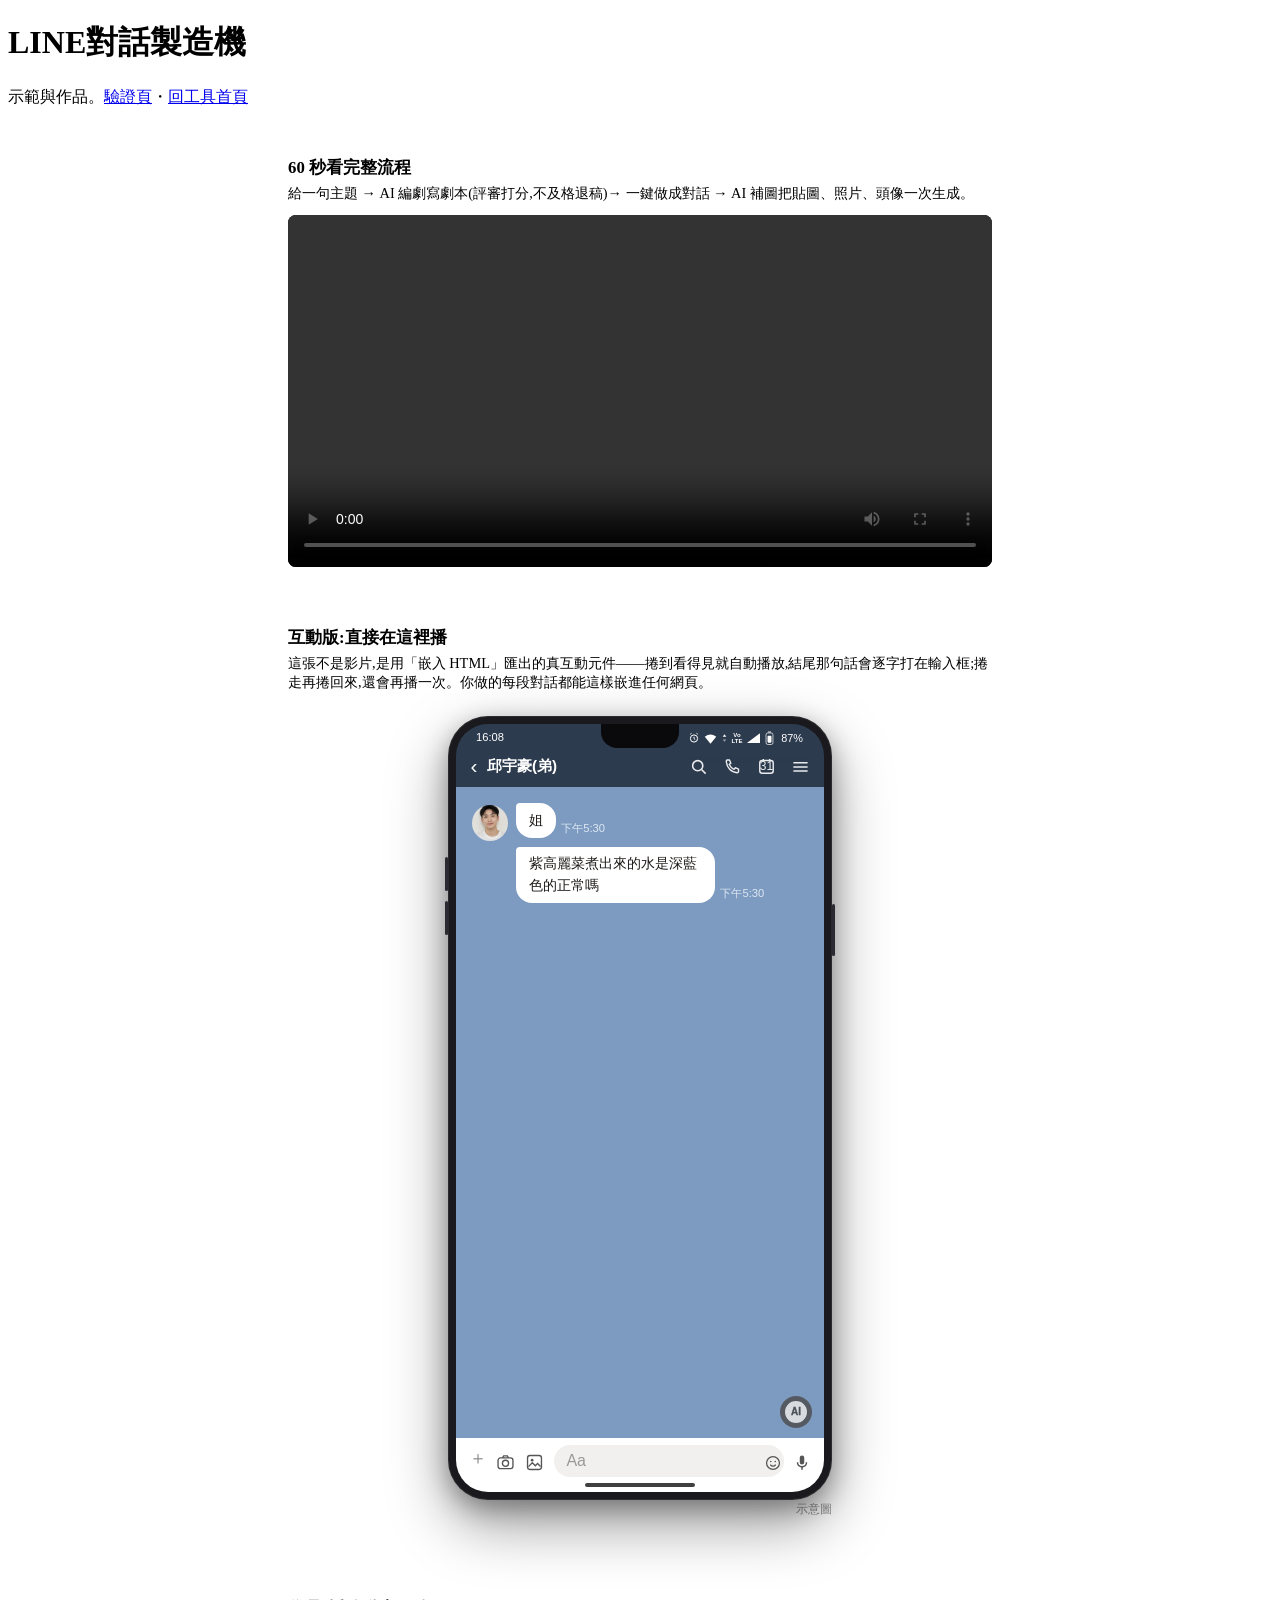
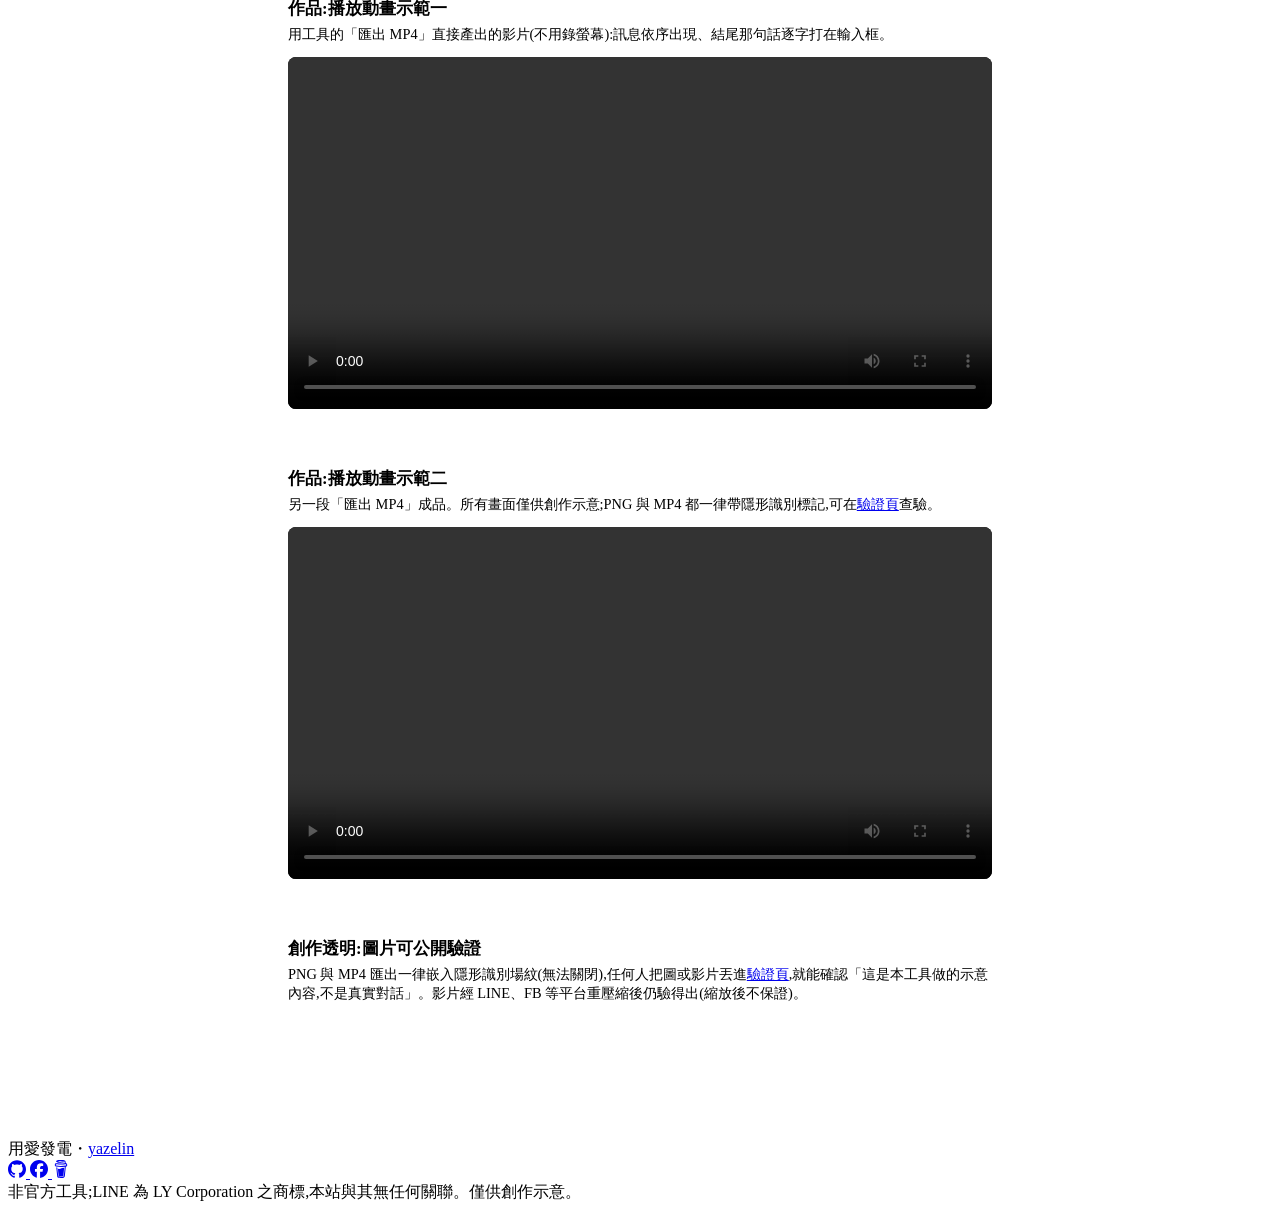
==== demo.html @ f4aaddb0 "fix(pwa): 可被單獨分享的頁也要能安裝,並補上 maskable / scope (#60) 用 pwa-check 掃出來的:只有首頁掛 manifest,從分享連結直接進來的頁 (攻略、圖" ====
<!doctype html>
<html lang="zh-Hant-TW">
<head>
<meta charset="utf-8">
<meta name="viewport" content="width=device-width, initial-scale=1">
<title>示範與作品 — LINE 對話製造機</title>
<meta name="description" content="LINE 對話製造機的 60 秒操作示範:AI 編劇寫劇本、一鍵做成對話、AI 補圖;加上兩部用本工具做出來的作品。">
<link rel="canonical" href="https://yazelin.github.io/line-chat-maker/demo.html">
<link rel="icon" href="icons/icon-192.png">
<meta name="theme-color" content="#06c755">
<link rel="stylesheet" href="style.css">
<style>
.demo-wrap { max-width: 46rem; margin: 0 auto; padding: 1rem; }
.demo-card { background: #fff; border: 1px solid var(--border); border-radius: 12px; padding: 1rem; margin-bottom: 1.4rem; }
.demo-card h2 { margin: 0 0 0.3rem; font-size: 1.05rem; }
.demo-card p { margin: 0.2rem 0 0.8rem; color: var(--muted); font-size: 0.9rem; }
.demo-card video { width: 100%; max-height: 70vh; border-radius: 8px; background: #000; }
.demo-cta { text-align: center; margin: 1.6rem 0; }
.demo-cta a { display: inline-block; background: var(--accent); color: #fff; font-weight: 700; padding: 0.6rem 1.4rem; border-radius: 999px; text-decoration: none; }
body.dark .demo-card { background: #17181c; border-color: #2a2c32; }
</style>
<link rel="manifest" href="manifest.webmanifest">
<meta name="mobile-web-app-capable" content="yes">
<script>if('serviceWorker' in navigator)navigator.serviceWorker.register('sw.js').catch(()=>{});</script>
</head>
<body>
<header class="topbar">
  <h1><span class="bubble-badge">LINE</span>對話製造機</h1>
  <p class="tag">示範與作品。<a href="verify.html">驗證頁</a>・<a href="./">回工具首頁</a></p>
</header>

<main class="demo-wrap">
  <div class="demo-card">
    <h2>60 秒看完整流程</h2>
    <p>給一句主題 → AI 編劇寫劇本(評審打分,不及格退稿)→ 一鍵做成對話 → AI 補圖把貼圖、照片、頭像一次生成。</p>
    <video src="examples/demo-workflow.mp4" controls playsinline preload="metadata"></video>
  </div>

  <div class="demo-card">
    <h2>互動版:直接在這裡播</h2>
    <p>這張不是影片,是用「嵌入 HTML」匯出的真互動元件——捲到看得見就自動播放,結尾那句話會逐字打在輸入框;捲走再捲回來,還會再播一次。你做的每段對話都能這樣嵌進任何網頁。</p>
<!-- LINE 對話製造機產生的內嵌片段:整段貼進你的頁面即可顯示。僅供創作示意 https://yazelin.github.io/line-chat-maker/ -->
<div class="lcm-embed" style="max-width:24rem;margin:1.5rem auto;font-family:-apple-system,BlinkMacSystemFont,'Segoe UI','Noto Sans TC','Microsoft JhengHei',sans-serif;line-height:1.6;">
<div class="phone-wrap" id="phone-wrap">
    <div class="phone-backlight" id="backlight" style="display: none;"></div>
    
    <div id="phone" class="phone level-phone fixedh theme-light mode-dm" style="border-radius: 40px;">
      <div class="sbtn vol1" data-hw=""></div><div class="sbtn vol2" data-hw=""></div><div class="sbtn pwr" data-hw=""></div>
      <div class="notch island" id="notch" data-hw="" style="width: 78px;"></div>
      <div class="screen" style="height: 768px; border-radius: 32px;">
        <div class="statusbar" data-ui="" style="background: rgb(45, 59, 78); color: rgb(255, 255, 255); padding: 0.35rem 20px 0.1rem;">
          <span id="clock">16:08</span>
          <span class="sicons sicons-android">
            <svg id="alarm-a" viewBox="0 0 24 24" width="12" height="12" fill="none" stroke="currentColor" stroke-width="2" aria-hidden="true"><circle cx="12" cy="13" r="7.2"></circle><path d="M12 9.6v3.6l2.3 2"></path><path d="M4.5 4.5 7 2.6M19.5 4.5 17 2.6"></path></svg>
            <svg id="wifi-a" viewBox="0 0 24 20" width="13" height="11" fill="currentColor" aria-hidden="true"><path d="M12 19.5 22.6 6.8A17.6 17.6 0 0 0 1.4 6.8z"></path></svg>
            <svg id="arrows-a" viewBox="0 0 8 12" width="5" height="8" fill="currentColor" aria-hidden="true"><path d="M4 0 6.8 3.8H1.2z"></path><path d="M4 12 1.2 8.2h5.6z" opacity="0.55"></path></svg>
            <span id="volte-a" class="volte">Vo<br>LTE</span>
            <svg id="sig-a" class="sig-a" viewBox="0 0 16 12" width="13" height="10" aria-hidden="true"><path d="M16 0v12H0z" fill="currentColor" opacity="0.3"></path><path id="sig-a-fill" d="M16 0v12H0z" fill="currentColor" style="clip-path: inset(0px 0% 0px 0px);"></path></svg>
            <svg id="batt-a" viewBox="0 0 10 17" width="9" height="14" aria-hidden="true"><rect x="3" y="0.4" width="4" height="1.6" rx="0.6" fill="currentColor" opacity="0.6"></rect><rect x="0.8" y="2.4" width="8.4" height="14" rx="2.2" fill="none" stroke="currentColor" stroke-width="1.2" opacity="0.7"></rect><rect id="batt-fill-a" x="2.6" y="5.848000000000001" width="4.8" height="8.351999999999999" rx="1" fill="currentColor"></rect></svg>
            <span id="batt-text-a" class="batt-text">87%</span>
          </span>
        </div>
        <div class="linehead" data-ui="" style="background: rgb(45, 59, 78); color: rgb(255, 255, 255);">
          <span class="back">‹</span>
          <span class="htitle"><span id="chat-title">邱宇豪(弟)</span><span id="chat-members" class="hmembers" style="display: none;"></span></span>
          <span class="hicons hicons-android">
            <svg viewBox="0 0 24 24" width="19" height="19" fill="none" stroke="currentColor" stroke-width="2" aria-hidden="true"><circle cx="11" cy="11" r="6.4"></circle><path d="M15.8 15.8 21 21"></path></svg>
            <svg class="h-call" viewBox="0 0 24 24" width="19" height="19" fill="none" stroke="currentColor" stroke-width="1.8" stroke-linejoin="round" aria-hidden="true"><path d="M5.2 3.8h3l1.7 4-2.1 1.7a13.4 13.4 0 0 0 6.1 6.1l1.7-2.1 4 1.7v3a1.6 1.6 0 0 1-1.7 1.6C10.3 19.3 4.7 13.7 4.2 5.4a1.6 1.6 0 0 1 1-1.6z"></path></svg>
            <svg class="h-cal" viewBox="0 0 24 24" width="19" height="19" fill="none" stroke="currentColor" stroke-width="1.8" aria-hidden="true"><rect x="3.5" y="4.5" width="17" height="16" rx="3.2"></rect><path d="M8 2.6v3.2M16 2.6v3.2"></path><text x="12" y="17" text-anchor="middle" font-size="8.4" font-weight="700" fill="currentColor" stroke="none">31</text></svg>
            <svg class="h-bub" viewBox="0 0 24 24" width="19" height="19" fill="currentColor" aria-hidden="true"><path d="M15 4v7H5.17L4 12.17V4h11m1-2H3c-.55 0-1 .45-1 1v14l4-4h10c.55 0 1-.45 1-1V3c0-.55-.45-1-1-1zm5 4h-2v9H6v2c0 .55.45 1 1 1h11l4 4V7c0-.55-.45-1-1-1z"></path></svg>
            <svg viewBox="0 0 24 24" width="19" height="19" fill="currentColor" aria-hidden="true"><path d="M3 6.4h18v1.9H3zm0 5.2h18v1.9H3zm0 5.2h18v1.9H3z"></path></svg>
          </span>
        </div>
        <div class="announce" id="announce" data-ui="" style="display: none;">
          <svg viewBox="0 0 24 24" width="14" height="14" fill="currentColor" opacity="0.85" aria-hidden="true"><path d="M18 11v2h4v-2h-4zm-2 6.61c.96.71 2.21 1.65 3.2 2.39.4-.53.8-1.07 1.2-1.6-.99-.74-2.24-1.68-3.2-2.4-.4.54-.8 1.08-1.2 1.61zM20.4 5.6c-.4-.53-.8-1.07-1.2-1.6-.99.74-2.24 1.68-3.2 2.4.4.53.8 1.07 1.2 1.6.96-.72 2.21-1.65 3.2-2.4zM4 9c-1.1 0-2 .9-2 2v2c0 1.1.9 2 2 2h1v4h2v-4h1l5 3V6L8 9H4zm11.5 3c0-1.33-.58-2.53-1.5-3.35v6.69c.92-.81 1.5-2.02 1.5-3.34z"></path></svg>
          <span id="announce-text">下次聚會 7/26(六)14:00 台北;新朋友先看記事本</span>
          <span class="achev">⌄</span>
        </div>
        <div id="chat" class="line-chat" style="background-position: center center; background-size: cover; background-repeat: initial; background-attachment: initial; background-origin: initial; background-clip: initial; background-color: rgb(125, 155, 193);"><div class="msg"><img class="av" alt="" src="[data-uri]" title="點擊換頭像"><div class="mbody"><div class="brow"><div class="bubble"><div class="btxt"><span>姐</span></div></div><span class="time">下午5:30</span></div></div></div><div class="msg cont"><div class="mbody"><div class="brow"><div class="bubble"><div class="btxt"><span>紫高麗菜煮出來的水是深藍色的正常嗎</span></div></div><span class="time">下午5:30</span></div></div></div><div class="msg me"><div class="brow"><span class="read" style="display: inline-block; white-space: pre; text-align: right;">已讀
下午5:31</span><div class="bubble"><div class="btxt"><span>正常啊 花青素</span></div></div></div></div><div class="msg"><img class="av" alt="" src="[data-uri]" title="點擊換頭像"><div class="mbody"><div class="brow"><div class="imgmsg" title="點擊換圖"><img src="[data-uri]" alt=""></div><span class="time">下午5:31</span></div></div></div><div class="msg cont"><div class="mbody"><div class="brow"><div class="bubble"><div class="btxt"><span>看起來很像在煮阿凡達</span></div></div><span class="time">下午5:31</span></div></div></div><div class="msg me"><div class="brow"><span class="read" style="display: inline-block; white-space: pre; text-align: right;">已讀
下午5:32</span><div class="bubble"><div class="btxt"><span>你加點酸的進去就會變粉紅色了</span></div></div></div></div><div class="msg me"><div class="brow"><span class="read" style="display: inline-block; white-space: pre; text-align: right;">已讀
下午5:32</span><div class="bubble"><div class="btxt"><span>滴幾滴檸檬汁或白醋都可以，順便去菜味</span></div></div></div><div class="reacts"><svg class="ricon" viewBox="0 0 24 24" fill="none" stroke="currentColor" stroke-width="1.8" aria-hidden="true"><circle cx="12" cy="12" r="9.2"></circle><circle cx="8.6" cy="10" r="1.15" fill="currentColor" stroke="none"></circle><circle cx="15.4" cy="10" r="1.15" fill="currentColor" stroke="none"></circle><path d="M8 14.2c1 1.5 2.4 2.3 4 2.3s3-.8 4-2.3" stroke-linecap="round"></path></svg><span class="remoji">❤️</span></div></div><div class="msg"><img class="av" alt="" src="[data-uri]" title="點擊換頭像"><div class="mbody"><div class="brow"><div class="bubble"><div class="btxt"><span>冰箱沒有檸檬了也沒有醋</span></div></div><span class="time">下午5:35</span></div></div></div><div class="msg me"><div class="brow"><span class="read" style="display: inline-block; white-space: pre; text-align: right;">已讀
下午5:36</span><div class="bubble"><div class="btxt"><span>那就喝藍色的啊又不會死</span></div></div></div></div><div class="skip"><span>⋯⋯(略)⋯⋯</span></div><div class="msg"><img class="av" alt="" src="[data-uri]" title="點擊換頭像"><div class="mbody"><div class="brow"><div class="imgmsg" title="點擊換圖"><img src="[data-uri]" alt=""></div><span class="time">下午5:45</span></div></div></div><div class="msg me"><div class="brow"><span class="read" style="display: inline-block; white-space: pre; text-align: right;">已讀
下午5:46</span><div class="bubble"><div class="btxt"><span>？？？？？？</span></div></div></div></div><div class="msg me"><div class="brow"><span class="read" style="display: inline-block; white-space: pre; text-align: right;">已讀
下午5:46</span><div class="bubble"><div class="btxt"><span>你廚房爆炸了嗎</span></div></div></div></div><div class="msg"><img class="av" alt="" src="[data-uri]" title="點擊換頭像"><div class="mbody"><div class="brow"><div class="bubble"><div class="voice"><svg viewBox="0 0 24 24" width="16" height="16" fill="currentColor" aria-hidden="true"><path d="M8 5v14l11-7z"></path></svg><span class="vbars"><i style="height:8px"></i><i style="height:12px"></i><i style="height:6px"></i><i style="height:14px"></i><i style="height:9px"></i><i style="height:12px"></i><i style="height:5px"></i><i style="height:10px"></i></span><span>0:08</span></div></div><span class="time">下午5:47</span></div></div></div><div class="msg me"><div class="brow"><span class="read" style="display: inline-block; white-space: pre; text-align: right;">已讀
下午5:47</span><div class="bubble"><div class="btxt"><span>靠北這什麼警報器聲音！！</span></div></div></div></div><div class="msg me"><div class="brow"><span class="read" style="display: inline-block; white-space: pre; text-align: right;">已讀
下午5:47</span><div class="bubble"><div class="btxt"><span>你加了什麼進去！！！</span></div></div></div></div><div class="msg"><img class="av" alt="" src="[data-uri]" title="點擊換頭像"><div class="mbody"><div class="brow"><div class="bubble"><div class="btxt"><span>冰箱沒有</span></div></div><span class="time">下午5:48</span></div></div></div><div class="msg cont"><div class="mbody"><div class="brow"><div class="bubble"><div class="btxt"><span>但我看到水槽旁邊有一罐橘子工坊</span></div></div><span class="time">下午5:48</span></div></div></div><div class="msg me"><div class="brow"><span class="read" style="display: inline-block; white-space: pre; text-align: right;">已讀
下午5:48</span><div class="bubble"><div class="btxt"><span>等一下</span></div></div></div></div><div class="msg me"><div class="brow"><span class="read" style="display: inline-block; white-space: pre; text-align: right;">已讀
下午5:48</span><div class="bubble"><div class="btxt"><span>你不要告訴我</span></div></div></div></div><div class="msg"><img class="av" alt="" src="[data-uri]" title="點擊換頭像"><div class="mbody"><div class="brow"><div class="bubble"><div class="btxt"><span>瓶子上面寫「天然冷壓橘油」</span></div></div><span class="time">下午5:49</span></div></div></div><div class="msg cont"><div class="mbody"><div class="brow"><div class="bubble"><div class="btxt"><span>橘子也是柑橘類啊，算酸的吧？</span></div></div><span class="time">下午5:49</span></div></div></div><div class="msg cont"><div class="mbody"><div class="brow"><div class="bubble"><div class="btxt"><span>而且它滴進去真的變粉紅色了欸，超神奇</span></div></div><span class="time">下午5:49</span></div></div></div><div class="msg me"><div class="brow"><span class="read" style="display: inline-block; white-space: pre; text-align: right;">已讀
下午5:50</span><div class="sticker" title="點擊換圖"><img src="[data-uri]" alt=""></div></div></div><div class="msg me"><div class="brow"><span class="read" style="display: inline-block; white-space: pre; text-align: right;">已讀
下午5:50</span><div class="bubble"><div class="btxt"><span>媽還有十分鐘到家</span></div></div></div></div><div class="msg"><img class="av" alt="" src="[data-uri]" title="點擊換頭像"><div class="mbody"><div class="brow"><div class="bubble"><div class="q"><img class="qav" alt="" src="[data-uri]"><span class="qtxt"><strong><span>我</span></strong><span>媽還有十分鐘到家</span></span></div><div class="btxt"><span>救命</span></div></div><span class="time">下午5:51</span></div></div></div><div class="msg cont"><div class="mbody"><div class="brow"><div class="bubble"><div class="btxt"><span>泡泡滿到流進瓦斯爐裡面火點不著了怎麼辦</span></div></div><span class="time">下午5:51</span></div></div></div><div class="msg cont"><div class="mbody"><div class="brow"><div class="bubble"><div class="btxt"><span>姐你下班沒</span></div></div><span class="time">下午5:51</span></div></div></div><div class="msg cont"><div class="mbody"><div class="brow"><div class="bubble"><div class="btxt"><span>姐</span></div></div><span class="time">下午5:51</span></div></div></div></div>
        <div class="inputbar" data-ui=""><div class="ai-fab" id="ai-fab">AI</div><span class="plus">＋</span><svg class="in-a in-cam" viewBox="0 0 24 24" width="19" height="19" fill="none" stroke="currentColor" stroke-width="1.7" aria-hidden="true"><rect x="2.6" y="6.2" width="18.8" height="13.6" rx="3"></rect><circle cx="12" cy="13" r="3.9"></circle><path d="M8.2 6.2 9.7 3.6h4.6l1.5 2.6"></path></svg><svg class="in-a in-gal" viewBox="0 0 24 24" width="19" height="19" fill="none" stroke="currentColor" stroke-width="1.7" aria-hidden="true"><rect x="3.2" y="3.2" width="17.6" height="17.6" rx="3"></rect><circle cx="9" cy="9" r="1.7" fill="currentColor" stroke="none"></circle><path d="M4.4 17.2l4.8-4.8 3.8 3.8 2.9-2.9 3.7 3.7"></path></svg><span class="fakein" id="draft" data-ph="Aa">你現在把整鍋喝下去死無對證還來得及</span><svg class="in-a in-smile" viewBox="0 0 24 24" width="18" height="18" fill="none" stroke="currentColor" stroke-width="1.7" aria-hidden="true"><circle cx="12" cy="12" r="8.6"></circle><circle cx="9" cy="10" r="1.1" fill="currentColor" stroke="none"></circle><circle cx="15" cy="10" r="1.1" fill="currentColor" stroke="none"></circle><path d="M8.4 14.2c.9 1.4 2.1 2.1 3.6 2.1s2.7-.7 3.6-2.1"></path></svg><svg viewBox="0 0 24 24" width="18" height="18" fill="currentColor" aria-hidden="true"><path d="M12 14a3 3 0 0 0 3-3V5a3 3 0 0 0-6 0v6a3 3 0 0 0 3 3zm5-3a5 5 0 0 1-10 0H5a7 7 0 0 0 6 6.92V21h2v-3.08A7 7 0 0 0 19 11h-2z"></path></svg></div>
        <div class="homebar" data-ui=""><span></span></div>
      </div>
    </div>
    </div>
<div style="text-align:right;font:12px/1.6 sans-serif;color:rgba(0,0,0,0.45)">示意圖</div>
<script>(function(){var s=document.currentScript,r=s.closest('.lcm-embed');s.remove();var c=r.querySelector('.line-chat');function bottom(){if(c)c.scrollTop=c.scrollHeight}bottom();var ms=[].slice.call(r.querySelectorAll('.line-chat>div'));var f=r.querySelector('.fakein'),dt=f?f.textContent:'';var playing=false;function play(){if(playing)return;playing=true;ms.forEach(function(m){m.style.visibility='hidden';m.style.animation='none'});if(f&&dt)f.textContent='';if(c)c.scrollTop=0;var i=0;(function st(){if(i>=ms.length){if(f&&dt){var j=0;setTimeout(function tp(){if(j<dt.length){f.textContent=dt.slice(0,++j);setTimeout(tp,75)}else{playing=false}},700)}else{playing=false}return}var m=ms[i++];m.style.visibility='';void m.offsetWidth;m.style.animation='lcmIn .3s ease-out';if(c){var nb=m.getBoundingClientRect(),qb=c.getBoundingClientRect();if(nb.bottom>qb.bottom)c.scrollTop+=nb.bottom-qb.bottom}setTimeout(st,650)})()}var io=new IntersectionObserver(function(en){if(en[en.length-1].isIntersecting)play()},{threshold:0.4});io.observe(r);})();</script>
</div>
<style>
.lcm-embed *{margin:0;padding:0;border:0;border-radius:0;box-shadow:none;box-sizing:border-box;background:none;font:inherit;color:inherit;}
.lcm-embed .phone-wrap{ position: relative; width: 100%; max-width: 24rem; }
.lcm-embed .phone-wrap .phone{ position: relative; z-index: 1; }
.lcm-embed .phone-backlight{ position: absolute; inset: -130px; z-index: 0; filter: blur(60px); pointer-events: none; }
.lcm-embed .phone{ width: 100%; max-width: 24rem; position: relative; }
.lcm-embed .phone .screen{ overflow: hidden; display: flex; flex-direction: column; }
.lcm-embed .phone.level-chat .screen,.lcm-embed .phone.level-screen .screen{ border-radius: 0; box-shadow: 0 8px 30px rgba(0,0,0,0.12); }
.lcm-embed .phone.level-chat [data-ui],.lcm-embed .phone.level-chat [data-hw],.lcm-embed .phone.level-screen [data-hw]{ display: none; }
.lcm-embed .phone.level-phone{ background: #1a1a1e; border-radius: 40px; padding: 8px; box-shadow: 0 24px 60px rgba(0,0,0,0.4), 0 8px 24px rgba(0,0,0,0.3), 0 0 0 1px rgba(255,255,255,0.08) inset; }
.lcm-embed .phone .notch{ position: absolute; left: 50%; transform: translateX(-50%); background: #0a0a0c; z-index: 3; }
.lcm-embed .phone .notch.island{ top: 17px; width: 78px; height: 20px; border-radius: 11px; }
.lcm-embed .phone .notch.notch{ top: 8px; width: 132px; height: 24px; border-radius: 0 0 16px 16px; }
.lcm-embed .phone .notch.punch{ top: 15px; width: 13px; height: 13px; border-radius: 50%; }
.lcm-embed .phone .notch.none{ display: none; }
.lcm-embed .phone .sbtn{ position: absolute; width: 3px; background: #2a2a30; border-radius: 2px; }
.lcm-embed .phone .sbtn.vol1{ left: -3px; top: 18%; height: 34px; }
.lcm-embed .phone .sbtn.vol2{ left: -3px; top: calc(18% + 44px); height: 34px; }
.lcm-embed .phone .sbtn.pwr{ right: -3px; top: 24%; height: 52px; }
.lcm-embed .statusbar{ display: flex; align-items: center; justify-content: space-between; background: #2d3b4e; color: #fff; font-size: 0.7rem; font-weight: 600; padding: 0.35rem 0.9rem 0.1rem; }
.lcm-embed .statusbar .batt-text{ font-size: 0.68rem; margin: 0 1px 0 3px; }
.lcm-embed .statusbar .sicons{ display: flex; align-items: center; gap: 5px; }
.lcm-embed .homebar{ background: #fff; padding: 0 0 0.3rem; text-align: center; line-height: 0; }
.lcm-embed .homebar span{ display: inline-block; width: 110px; height: 4px; border-radius: 999px; background: rgba(0,0,0,0.75); }
.lcm-embed .linehead{ display: flex; align-items: center; gap: 0.6rem; background: #2d3b4e; color: #fff; padding: 0.35rem 0.9rem 0.55rem; font-size: 0.95rem; }
.lcm-embed .linehead .hicons{ display: flex; align-items: center; opacity: 0.9; }
.lcm-embed .linehead .back{ font-size: 1.3rem; line-height: 1; }
.lcm-embed .linehead .htitle{ flex: 1; font-weight: 600; }
.lcm-embed .linehead .hmembers{ font-weight: 400; opacity: 0.7; margin-left: 0.25rem; }
.lcm-embed .inputbar{ position: relative; display: flex; align-items: flex-end; gap: 0.6rem; background: #fff; padding: 0.4rem 0.8rem 0.3rem; color: #555; }
.lcm-embed .inputbar > .plus,.lcm-embed .inputbar > svg{ margin-bottom: 5px; }
.lcm-embed .inputbar .plus{ font-size: 1.1rem; color: #8a8a8a; }
.lcm-embed .inputbar .fakein{ flex: 1; min-width: 0; background: #f1f0ee; border-radius: 18px; padding: 0.2rem 0.8rem; color: #999; white-space: pre-wrap; word-break: break-word; overflow-wrap: anywhere; }
.lcm-embed .line-chat{ background: #7d9bc1; padding: 1rem 1rem 0.5rem; min-height: 14rem; }
.lcm-embed .line-chat .who{ display: block; font-size: 0.75rem; color: #eef3f9; margin: 0 0 0.15rem 0.3rem; }
.lcm-embed .line-chat .msg{ position: relative; display: flex; align-items: flex-start; gap: 0.5rem; margin-bottom: 0.6rem; }
.lcm-embed .line-chat .av{ width: 36px; height: 36px; border-radius: 50%; flex: none; margin-top: 2px; cursor: pointer; background: #cfd8e3; object-fit: cover; }
.lcm-embed .line-chat .mbody{ max-width: 85%; }
.lcm-embed .line-chat .msg .bubble{ display: inline-block; background: #fff; border-radius: 14px; padding: 0.4rem 0.8rem; margin: 0; font-size: 0.9rem; line-height: 1.5; color: #1c1917; text-align: left; white-space: pre-wrap; word-break: break-word; }
.lcm-embed .line-chat .q{ display: block; font-size: 0.78rem; color: #57534e; border-bottom: 1px solid rgba(0,0,0,0.14); padding-bottom: 0.3rem; margin-bottom: 0.3rem; }
.lcm-embed .line-chat .q strong{ display: block; font-size: 0.72rem; font-weight: 700; }
.lcm-embed .line-chat .time{ font-size: 0.7rem; color: #dde7f2; margin-left: 0.35rem; white-space: nowrap; }
.lcm-embed .line-chat .read{ font-size: 0.7rem; color: #dde7f2; margin-right: 0.35rem; white-space: nowrap; }
.lcm-embed .line-chat .msg.cont{ margin-top: -0.25rem; padding-left: calc(36px + 0.5rem); }
.lcm-embed .line-chat .msg.me{ display: block; text-align: right; }
.lcm-embed .line-chat .msg.me .bubble{ background: #8de055; max-width: 85%; }
.lcm-embed .line-chat .skip,.lcm-embed .line-chat .date{ position: relative; text-align: center; margin: 0.7rem 0; }
.lcm-embed .line-chat .skip span,.lcm-embed .line-chat .date span{ display: inline-block; font-size: 0.72rem; color: #f0f4f9; background: rgba(0,0,0,0.18); border-radius: 999px; padding: 0.12rem 0.8rem; }
.lcm-embed .line-chat .btxt:hover{ outline: 1px dashed rgba(0,0,0,0.3); }
.lcm-embed .phone.fixedh .line-chat{ flex: 1; min-height: 0; overflow-y: auto; scrollbar-width: none; -ms-overflow-style: none; }
.lcm-embed .phone.fixedh .line-chat::-webkit-scrollbar{ display: none; }
.lcm-embed .line-chat .imgmsg{ display: inline-block; border-radius: 14px; overflow: hidden; max-width: 70%; cursor: pointer; }
.lcm-embed .line-chat .imgmsg img{ display: block; width: 100%; }
.lcm-embed .line-chat .sticker{ display: inline-block; width: 120px; cursor: pointer; }
.lcm-embed .line-chat .sticker img{ display: block; width: 100%; }
.lcm-embed .line-chat .voice{ display: inline-flex; align-items: center; gap: 8px; }
.lcm-embed .line-chat .voice .vbars{ display: inline-flex; align-items: center; gap: 2px; }
.lcm-embed .line-chat .voice .vbars i{ display: inline-block; width: 3px; border-radius: 2px; background: #7a7f87; }
.lcm-embed .line-chat .msg.me .voice .vbars i{ background: #3f7a2c; }
.lcm-embed .line-chat .file{ display: inline-flex; align-items: center; gap: 8px; }
.lcm-embed .line-chat .file .fmeta{ display: flex; flex-direction: column; }
.lcm-embed .line-chat .file .fname{ font-size: 0.88rem; }
.lcm-embed .line-chat .file .fsize{ font-size: 0.7rem; color: #8a8a8a; }
.lcm-embed .inputbar .fakein:empty::before{ content: attr(data-ph); color: #999; }
.lcm-embed .inputbar .fakein{ color: #333; outline: none; }
.lcm-embed .line-chat .appear{ animation: lcmIn 0.3s ease-out; }
.lcm-embed .announce{ display: flex; align-items: center; gap: 6px; background: rgba(255,255,255,0.92); padding: 0.3rem 0.7rem; font-size: 0.75rem; color: #555; border-bottom: 1px solid rgba(0,0,0,0.06); }
.lcm-embed .announce #announce-text{ flex: 1; white-space: nowrap; overflow: hidden; text-overflow: ellipsis; outline: none; }
.lcm-embed .announce .achev{ color: #999; }
.lcm-embed .line-chat .reacts{ display: flex; align-items: center; gap: 4px; margin-top: 4px; font-size: 1rem; line-height: 1; }
.lcm-embed .line-chat .msg.me .reacts{ justify-content: flex-end; }
.lcm-embed .line-chat .reacts .ricon{ width: 19px; height: 19px; color: #eef2f7; opacity: 0.95; flex: 0 0 auto; }
.lcm-embed .line-chat .reacts span.remoji{ display: inline-block; min-width: 0.9em; outline: none; }
.lcm-embed .line-chat .reacts img.remoji{ width: 22px; height: 22px; object-fit: contain; vertical-align: middle; cursor: pointer; }
.lcm-embed .line-chat .reacts .radd{ display: none; gap: 2px; margin-left: 4px; }
.lcm-embed .line-chat .msg:hover .reacts .radd{ display: inline-flex; }
.lcm-embed .line-chat .radd button{ border: 0; background: rgba(0, 0, 0, 0.35); color: #fff; border-radius: 5px; font-size: 0.62rem; padding: 0.08rem 0.3rem; cursor: pointer; }
.lcm-embed .line-chat .radd button:hover{ background: var(--accent); }
.lcm-embed .line-chat .brow{ display: flex; align-items: flex-end; }
.lcm-embed .line-chat .brow .bubble,.lcm-embed .line-chat .brow .imgmsg{ min-width: 0; }
.lcm-embed .line-chat .brow .time,.lcm-embed .line-chat .brow .read{ flex: none; }
.lcm-embed .line-chat .msg.me .brow{ justify-content: flex-end; }
.lcm-embed .line-chat .msg.me .brow .bubble,.lcm-embed .line-chat .msg.me .brow .imgmsg{ max-width: 78%; }
.lcm-embed .line-chat .msg .bubble,.lcm-embed .line-chat .msg .imgmsg{ border-radius: 4px 16px 16px 16px; }
.lcm-embed .line-chat .msg.me .bubble,.lcm-embed .line-chat .msg.me .imgmsg{ border-radius: 16px 4px 16px 16px; }
.lcm-embed .line-chat .q{ display: flex; align-items: flex-start; gap: 6px; }
.lcm-embed .line-chat .qav{ width: 18px; height: 18px; border-radius: 50%; flex: none; margin-top: 2px; object-fit: cover; background: #cfd8e3 url('data:image/svg+xml;utf8,%3Csvg xmlns="http://www.w3.org/2000/svg" viewBox="0 0 36 36"%3E%3Ccircle cx="18" cy="14" r="6.5" fill="%23ffffff" opacity="0.85"/%3E%3Cpath d="M6 32c1.7-7 7-9.5 12-9.5s10.3 2.5 12 9.5z" fill="%23ffffff" opacity="0.85"/%3E%3C/svg%3E') center/cover no-repeat; }
.lcm-embed .line-chat .qtxt{ min-width: 0; }
.lcm-embed .line-chat .av{ background: #cfd8e3 url('data:image/svg+xml;utf8,%3Csvg xmlns="http://www.w3.org/2000/svg" viewBox="0 0 36 36"%3E%3Ccircle cx="18" cy="14" r="6.5" fill="%23ffffff" opacity="0.85"/%3E%3Cpath d="M6 32c1.7-7 7-9.5 12-9.5s10.3 2.5 12 9.5z" fill="%23ffffff" opacity="0.85"/%3E%3C/svg%3E') center/cover no-repeat; }
.lcm-embed .line-chat .reacts .ricon{ background: rgba(0, 0, 0, 0.3); border-radius: 50%; padding: 3px; }
.lcm-embed .phone .screen{ position: relative; }
.lcm-embed .phone .ai-fab{ position: absolute; right: 12px; bottom: calc(100% + 10px); width: 32px; height: 32px; border: 5px solid rgba(74, 80, 88, 0.92); border-radius: 50%; background: #d7dade; color: #4a5058; font-weight: 900; font-size: 10px; -webkit-text-stroke: 0.3px #4a5058; display: flex; align-items: center; justify-content: center; z-index: 4; letter-spacing: 0; }
.lcm-embed .phone .sicons-android{ display: inline-flex; align-items: center; gap: 4.5px; }
.lcm-embed .phone .hicons-android{ display: inline-flex; align-items: center; gap: 15px; }
.lcm-embed .phone .inputbar .in-a{ display: inline-block; }
.lcm-embed .phone .inputbar .in-smile{ margin-left: -30px; margin-right: 2px; position: relative; z-index: 1; }
.lcm-embed .phone .inputbar .fakein{ padding-right: 34px; border-radius: 18px; }
.lcm-embed .phone.mode-group .h-call,.lcm-embed .phone.mode-group .h-cal{ display: none; }
.lcm-embed .phone.mode-dm .h-bub{ display: none; }
.lcm-embed .phone .statusbar{ font-weight: 500; }
.lcm-embed .phone .volte{ font-size: 6px; line-height: 1.05; font-weight: 700; letter-spacing: 0.02em; display: inline-block; text-align: center; }
.lcm-embed .phone .linehead .htitle{ font-weight: 700; }
.lcm-embed .phone.theme-dark .statusbar,.lcm-embed .phone.theme-dark .linehead{ background: #0f1216; color: #fff; }
.lcm-embed .phone.theme-dark .inputbar{ background: #0f1216; color: #cfd3d8; }
.lcm-embed .phone.theme-dark .inputbar .plus{ color: #cfd3d8; }
.lcm-embed .phone.theme-dark .inputbar .fakein{ background: #22262b; color: #d5d9de; }
.lcm-embed .phone.theme-dark .inputbar .fakein:empty::before{ color: #7d838a; }
.lcm-embed .phone.theme-dark .homebar{ background: #0f1216; }
.lcm-embed .phone.theme-dark .homebar span{ background: rgba(255, 255, 255, 0.85); }
.lcm-embed .phone.theme-dark .line-chat .msg .bubble{ background: #2b2d31; color: #e8eaed; }
.lcm-embed .phone.theme-dark .line-chat .msg.me .bubble{ background: #7fe15a; color: #101710; }
.lcm-embed .phone.theme-dark .line-chat .q{ color: #b9bdc2; border-bottom-color: rgba(255, 255, 255, 0.18); }
.lcm-embed .phone.theme-dark .line-chat .msg.me .q{ color: #2c4423; border-bottom-color: rgba(0, 0, 0, 0.2); }
.lcm-embed .phone.theme-dark .line-chat .file .fsize{ color: #9aa0a6; }
.lcm-embed .phone.theme-dark .line-chat .voice .vbars i{ background: #9aa0a6; }
.lcm-embed .phone.theme-dark .announce{ background: rgba(18, 20, 24, 0.82); color: #c9ced4; border-bottom-color: rgba(255, 255, 255, 0.05); }
.lcm-embed .phone.theme-dark .announce .achev{ color: #8a8f96; }
@keyframes lcmIn { from { opacity: 0; transform: translateY(6px); } to { opacity: 1; transform: translateY(0); } }
</style>
  </div>

  <div class="demo-card">
    <h2>作品:播放動畫示範一</h2>
    <p>用工具的「匯出 MP4」直接產出的影片(不用錄螢幕):訊息依序出現、結尾那句話逐字打在輸入框。</p>
    <video src="examples/showcase-1.mp4" controls playsinline preload="metadata"></video>
  </div>

  <div class="demo-card">
    <h2>作品:播放動畫示範二</h2>
    <p>另一段「匯出 MP4」成品。所有畫面僅供創作示意;PNG 與 MP4 都一律帶隱形識別標記,可在<a href="verify.html">驗證頁</a>查驗。</p>
    <video src="examples/showcase-2.mp4" controls playsinline preload="metadata"></video>
  </div>

  <div class="demo-card">
    <h2>創作透明:圖片可公開驗證</h2>
    <p>PNG 與 MP4 匯出一律嵌入隱形識別場紋(無法關閉),任何人把圖或影片丟進<a href="verify.html">驗證頁</a>,就能確認「這是本工具做的示意內容,不是真實對話」。影片經 LINE、FB 等平台重壓縮後仍驗得出(縮放後不保證)。</p>
  </div>

  <div class="demo-cta"><a href="./">自己做一段(免費,開站就能玩)</a></div>
</main>

<footer class="footer">
  <span>用愛發電・<a href="https://yazelin.github.io/" target="_blank" rel="noopener">yazelin</a></span>
  <nav>
    <a class="footer-icon" href="https://github.com/yazelin/line-chat-maker" target="_blank" rel="noopener" aria-label="GitHub 原始碼" title="GitHub 原始碼">
      <svg viewBox="0 0 24 24" width="18" height="18" fill="currentColor" aria-hidden="true"><path d="M12 .297c-6.63 0-12 5.373-12 12 0 5.303 3.438 9.8 8.205 11.385.6.113.82-.258.82-.577 0-.285-.01-1.04-.015-2.04-3.338.724-4.042-1.61-4.042-1.61C4.422 18.07 3.633 17.7 3.633 17.7c-1.087-.744.084-.729.084-.729 1.205.084 1.838 1.236 1.838 1.236 1.07 1.835 2.809 1.305 3.495.998.108-.776.417-1.305.76-1.605-2.665-.3-5.466-1.332-5.466-5.93 0-1.31.465-2.38 1.235-3.22-.135-.303-.54-1.523.105-3.176 0 0 1.005-.322 3.3 1.23.96-.267 1.98-.399 3-.405 1.02.006 2.04.138 3 .405 2.28-1.552 3.285-1.23 3.285-1.23.645 1.653.24 2.873.12 3.176.765.84 1.23 1.91 1.23 3.22 0 4.61-2.805 5.625-5.475 5.92.42.36.81 1.096.81 2.22 0 1.606-.015 2.896-.015 3.286 0 .315.21.69.825.57C20.565 22.092 24 17.592 24 12.297c0-6.627-5.373-12-12-12"/></svg>
    </a>
    <a class="footer-icon" href="https://www.facebook.com/yaze.lin.gm" target="_blank" rel="noopener" aria-label="Facebook" title="Facebook">
      <svg viewBox="0 0 24 24" width="18" height="18" fill="currentColor" aria-hidden="true"><path d="M9.101 23.691v-7.98H6.627v-3.667h2.474v-1.58c0-4.085 1.848-5.978 5.858-5.978.401 0 .955.042 1.468.103a8.68 8.68 0 0 1 1.141.195v3.325a8.623 8.623 0 0 0-.653-.036 26.805 26.805 0 0 0-.733-.009c-.707 0-1.259.096-1.675.309a1.686 1.686 0 0 0-.679.622c-.258.42-.374.995-.374 1.752v1.297h3.919l-.386 2.103-.287 1.564h-3.246v8.245C19.396 23.238 24 18.179 24 12.044c0-6.627-5.373-12-12-12s-12 5.373-12 12c0 5.628 3.874 10.35 9.101 11.647Z"/></svg>
    </a>
    <a class="footer-icon" href="https://buymeacoffee.com/yazelin" target="_blank" rel="noopener" aria-label="請亞澤喝杯咖啡 Buy me a coffee" title="請亞澤喝杯咖啡 Buy me a coffee">
      <svg viewBox="0 0 24 24" width="18" height="18" fill="currentColor" aria-hidden="true"><path d="M20.216 6.415l-.132-.666c-.119-.598-.388-1.163-1.001-1.379-.197-.069-.42-.098-.57-.241-.152-.143-.196-.366-.231-.572-.065-.378-.125-.756-.192-1.133-.057-.325-.102-.69-.25-.987-.195-.4-.597-.634-.996-.788a5.723 5.723 0 00-.626-.194c-1-.263-2.05-.36-3.077-.416a25.834 25.834 0 00-3.7.062c-.915.083-1.88.184-2.75.5-.318.116-.646.256-.888.501-.297.302-.393.77-.177 1.146.154.267.415.456.692.58.36.162.737.284 1.123.366 1.075.238 2.189.331 3.287.37 1.218.05 2.437.01 3.65-.118.299-.033.598-.073.896-.119.352-.054.578-.513.474-.834-.124-.383-.457-.531-.834-.473-.466.074-.96.108-1.382.146-1.177.08-2.358.082-3.536.006a22.228 22.228 0 01-1.157-.107c-.086-.01-.18-.025-.258-.036-.243-.036-.484-.08-.724-.13-.111-.027-.111-.185 0-.212h.005c.277-.06.557-.108.838-.147h.002c.131-.009.263-.032.394-.048a25.076 25.076 0 013.426-.12c.674.019 1.347.067 2.017.144l.228.031c.267.04.533.088.798.145.392.085.895.113 1.07.542.055.137.08.288.111.431l.319 1.484a.237.237 0 01-.199.284h-.003c-.037.006-.075.01-.112.015a36.704 36.704 0 01-4.743.295 37.059 37.059 0 01-4.699-.304c-.14-.017-.293-.042-.417-.06-.326-.048-.649-.108-.973-.161-.393-.065-.768-.032-1.123.161-.29.16-.527.404-.675.701-.154.316-.199.66-.267 1-.069.34-.176.707-.135 1.056.087.753.613 1.365 1.37 1.502a39.69 39.69 0 0011.343.376.483.483 0 01.535.53l-.071.697-1.018 9.907c-.041.41-.047.832-.125 1.237-.122.637-.553 1.028-1.182 1.171-.577.131-1.165.2-1.756.205-.656.004-1.31-.025-1.966-.022-.699.004-1.556-.06-2.095-.58-.475-.458-.54-1.174-.605-1.793l-.731-7.013-.322-3.094c-.037-.351-.286-.695-.678-.678-.336.015-.718.3-.678.679l.228 2.185.949 9.112c.147 1.344 1.174 2.068 2.446 2.272.742.12 1.503.144 2.257.156.966.016 1.942.053 2.892-.122 1.408-.258 2.465-1.198 2.616-2.657.34-3.332.683-6.663 1.024-9.995l.215-2.087a.484.484 0 01.39-.426c.402-.078.787-.212 1.074-.518.455-.488.546-1.124.385-1.766zm-1.478.772c-.145.137-.363.201-.578.233-2.416.359-4.866.54-7.308.46-1.748-.06-3.477-.254-5.207-.498-.17-.024-.353-.055-.47-.18-.22-.236-.111-.71-.054-.995.052-.26.152-.609.463-.646.484-.057 1.046.148 1.526.22.577.088 1.156.159 1.737.212 2.48.226 5.002.19 7.472-.14.45-.06.899-.13 1.345-.21.399-.072.84-.206 1.08.206.166.281.188.657.162.974a.544.544 0 01-.169.364zm-6.159 3.9c-.862.37-1.84.788-3.109.788a5.884 5.884 0 01-1.569-.217l.877 9.004c.065.78.717 1.38 1.5 1.38 0 0 1.243.065 1.658.065.447 0 1.786-.065 1.786-.065.783 0 1.434-.6 1.499-1.38l.94-9.95a3.996 3.996 0 00-1.322-.238c-.826 0-1.491.284-2.26.613z"/></svg>
    </a>
  </nav>
  <span class="legal">非官方工具;LINE 為 LY Corporation 之商標,本站與其無任何關聯。僅供創作示意。</span>
</footer>
<!-- yz-promo-footer v9 | 三件套+BMC 注意力效果 | https://github.com/yazelin/promo-footer-skill -->
<script>
(function(){"use strict";
if(window.__yzPromoInit)return;window.__yzPromoInit=1;
try{if(window.matchMedia&&matchMedia("(prefers-reduced-motion: reduce)").matches)return}catch(e){}
var REPO="line-chat-maker",INJECT=false,ADDBLOG=true;
var GH=REPO?"https://github.com/yazelin/"+REPO:"https://github.com/yazelin";
var LINES=["嘿，這裡這裡，我是咖啡按鈕","我是一顆很努力的按鈕，求被點一下","噓，亞澤不知道我在偷偷拉贊助","你看我跳得這麼賣力，不請一杯嗎？","不請也沒關係，你來玩我就很開心","免費給你玩的，想寵亞澤再說","一杯咖啡，是下一個作品的燃料","你的咖啡會變成下一個作品，真的","咖啡因進入亞澤體內，程式碼就會長出來","亞澤說，有人請咖啡他會開心一整天","只是一杯咖啡，但亞澤會記得你","用愛發電中，咖啡因可提升發電效率","覺得好玩嗎？抖內一下下","這個網站沒有廣告，只有我這顆按鈕","免費 AI 是真的在刷亞澤的信用卡，喝杯咖啡幫他回血"];
var ICONS={blog:'<svg viewBox="0 0 24 24" width="18" height="18" fill="currentColor" aria-hidden="true"><path d="M12 2C6.48 2 2 6.48 2 12s4.48 10 10 10 10-4.48 10-10S17.52 2 12 2zm-1 17.93c-3.95-.49-7-3.85-7-7.93 0-.62.08-1.21.21-1.79L9 15v1c0 1.1.9 2 2 2v1.93zm6.9-2.54c-.26-.81-1-1.39-1.9-1.39h-1v-3c0-.55-.45-1-1-1H8v-2h2c.55 0 1-.45 1-1V7h2c1.1 0 2-.9 2-2v-.41c2.93 1.19 5 4.06 5 7.41 0 2.08-.8 3.97-2.1 5.39z"/></svg>',gh:'<svg viewBox="0 0 24 24" width="18" height="18" fill="currentColor" aria-hidden="true"><path d="M12 .297c-6.63 0-12 5.373-12 12 0 5.303 3.438 9.8 8.205 11.385.6.113.82-.258.82-.577 0-.285-.01-1.04-.015-2.04-3.338.724-4.042-1.61-4.042-1.61C4.422 18.07 3.633 17.7 3.633 17.7c-1.087-.744.084-.729.084-.729 1.205.084 1.838 1.236 1.838 1.236 1.07 1.835 2.809 1.305 3.495.998.108-.776.417-1.305.76-1.605-2.665-.3-5.466-1.332-5.466-5.93 0-1.31.465-2.38 1.235-3.22-.135-.303-.54-1.523.105-3.176 0 0 1.005-.322 3.3 1.23.96-.267 1.98-.399 3-.405 1.02.006 2.04.138 3 .405 2.28-1.552 3.285-1.23 3.285-1.23.645 1.653.24 2.873.12 3.176.765.84 1.23 1.91 1.23 3.22 0 4.61-2.805 5.625-5.475 5.92.42.36.81 1.096.81 2.22 0 1.606-.015 2.896-.015 3.286 0 .315.21.69.825.57C20.565 22.092 24 17.592 24 12.297c0-6.627-5.373-12-12-12"/></svg>',fb:'<svg viewBox="0 0 24 24" width="18" height="18" fill="currentColor" aria-hidden="true"><path d="M9.101 23.691v-7.98H6.627v-3.667h2.474v-1.58c0-4.085 1.848-5.978 5.858-5.978.401 0 .955.042 1.468.103a8.68 8.68 0 0 1 1.141.195v3.325a8.623 8.623 0 0 0-.653-.036 26.805 26.805 0 0 0-.733-.009c-.707 0-1.259.096-1.675.309a1.686 1.686 0 0 0-.679.622c-.258.42-.374.995-.374 1.752v1.297h3.919l-.386 2.103-.287 1.564h-3.246v8.245C19.396 23.238 24 18.179 24 12.044c0-6.627-5.373-12-12-12s-12 5.373-12 12c0 5.628 3.874 10.35 9.101 11.647Z"/></svg>',bmc:'<svg viewBox="0 0 24 24" width="18" height="18" fill="currentColor" aria-hidden="true"><path d="M20.216 6.415l-.132-.666c-.119-.598-.388-1.163-1.001-1.379-.197-.069-.42-.098-.57-.241-.152-.143-.196-.366-.231-.572-.065-.378-.125-.756-.192-1.133-.057-.325-.102-.69-.25-.987-.195-.4-.597-.634-.996-.788a5.723 5.723 0 00-.626-.194c-1-.263-2.05-.36-3.077-.416a25.834 25.834 0 00-3.7.062c-.915.083-1.88.184-2.75.5-.318.116-.646.256-.888.501-.297.302-.393.77-.177 1.146.154.267.415.456.692.58.36.162.737.284 1.123.366 1.075.238 2.189.331 3.287.37 1.218.05 2.437.01 3.65-.118.299-.033.598-.073.896-.119.352-.054.578-.513.474-.834-.124-.383-.457-.531-.834-.473-.466.074-.96.108-1.382.146-1.177.08-2.358.082-3.536.006a22.228 22.228 0 01-1.157-.107c-.086-.01-.18-.025-.258-.036-.243-.036-.484-.08-.724-.13-.111-.027-.111-.185 0-.212h.005c.277-.06.557-.108.838-.147h.002c.131-.009.263-.032.394-.048a25.076 25.076 0 013.426-.12c.674.019 1.347.067 2.017.144l.228.031c.267.04.533.088.798.145.392.085.895.113 1.07.542.055.137.08.288.111.431l.319 1.484a.237.237 0 01-.199.284h-.003c-.037.006-.075.01-.112.015a36.704 36.704 0 01-4.743.295 37.059 37.059 0 01-4.699-.304c-.14-.017-.293-.042-.417-.06-.326-.048-.649-.108-.973-.161-.393-.065-.768-.032-1.123.161-.29.16-.527.404-.675.701-.154.316-.199.66-.267 1-.069.34-.176.707-.135 1.056.087.753.613 1.365 1.37 1.502a39.69 39.69 0 0011.343.376.483.483 0 01.535.53l-.071.697-1.018 9.907c-.041.41-.047.832-.125 1.237-.122.637-.553 1.028-1.182 1.171-.577.131-1.165.2-1.756.205-.656.004-1.31-.025-1.966-.022-.699.004-1.556-.06-2.095-.58-.475-.458-.54-1.174-.605-1.793l-.731-7.013-.322-3.094c-.037-.351-.286-.695-.678-.678-.336.015-.718.3-.678.679l.228 2.185.949 9.112c.147 1.344 1.174 2.068 2.446 2.272.742.12 1.503.144 2.257.156.966.016 1.942.053 2.892-.122 1.408-.258 2.465-1.198 2.616-2.657.34-3.332.683-6.663 1.024-9.995l.215-2.087a.484.484 0 01.39-.426c.402-.078.787-.212 1.074-.518.455-.488.546-1.124.385-1.766zm-1.478.772c-.145.137-.363.201-.578.233-2.416.359-4.866.54-7.308.46-1.748-.06-3.477-.254-5.207-.498-.17-.024-.353-.055-.47-.18-.22-.236-.111-.71-.054-.995.052-.26.152-.609.463-.646.484-.057 1.046.148 1.526.22.577.088 1.156.159 1.737.212 2.48.226 5.002.19 7.472-.14.45-.06.899-.13 1.345-.21.399-.072.84-.206 1.08.206.166.281.188.657.162.974a.544.544 0 01-.169.364zm-6.159 3.9c-.862.37-1.84.788-3.109.788a5.884 5.884 0 01-1.569-.217l.877 9.004c.065.78.717 1.38 1.5 1.38 0 0 1.243.065 1.658.065.447 0 1.786-.065 1.786-.065.783 0 1.434-.6 1.499-1.38l.94-9.95a3.996 3.996 0 00-1.322-.238c-.826 0-1.491.284-2.26.613z"/></svg>'};
var CSS="@keyframes yzIdle{0%,55%,100%{transform:translateY(0)}62%{transform:translateY(-4px)}70%{transform:translateY(0)}78%{transform:translateY(-2px)}84%{transform:translateY(0)}}"+
".yz-idle{animation:yzIdle 2.6s ease-in-out infinite}"+
"@keyframes yzHop{0%,100%{transform:translateY(0)}20%{transform:translateY(-6px) scale(1.04)}40%{transform:translateY(0) scale(1)}55%{transform:translateY(-3px)}70%{transform:translateY(0)}}"+
".yz-hop{animation:yzHop .9s cubic-bezier(.36,.07,.19,.97)}"+
".yz-bubble{position:fixed;z-index:2147483000;max-width:200px;padding:6px 11px;border-radius:14px;background:#fffdf7;color:#4a3f35;border:1px solid rgba(0,0,0,.1);box-shadow:0 4px 14px rgba(0,0,0,.18);font:13px/1.5 system-ui,-apple-system,'Noto Sans TC',sans-serif;pointer-events:none;opacity:0;transform:translateY(5px);transition:opacity .25s ease,transform .25s ease}"+
".yz-bubble.yz-on{opacity:1;transform:translateY(0)}"+
".yz-bubble::after{content:'';position:absolute;left:var(--yz-tail,50%);margin-left:-6px;border:6px solid transparent}"+
".yz-bubble.yz-above::after{bottom:-6px;border-bottom:0;border-top:6px solid #fffdf7}"+
".yz-bubble.yz-below::after{top:-6px;border-top:0;border-bottom:6px solid #fffdf7}"+
".yz-cluster{position:fixed;right:12px;bottom:12px;z-index:2147482999;display:flex;gap:10px}"+
".yz-cluster a{display:inline-flex;align-items:center;justify-content:center;width:38px;height:38px;border-radius:50%;background:rgba(22,26,35,.72);color:#fff;border:1px solid rgba(255,255,255,.28);backdrop-filter:blur(4px);transition:transform .15s,background .15s}"+
".yz-cluster a:hover{transform:translateY(-2px);background:rgba(22,26,35,.92)}";
var bubble,anchor;
function addCss(){if(document.getElementById("yz-promo-css"))return;var s=document.createElement("style");s.id="yz-promo-css";s.textContent=CSS;document.head.appendChild(s)}
function inFooter(el){try{return !!(el.closest&&el.closest('footer,nav,[class*="footer"],[id*="footer"]'))}catch(e){return false}}
function findAnchor(){var as=document.querySelectorAll('a[href*="buymeacoffee.com/yazelin"]');if(!as.length)return null;
var vis=[],i,r;for(i=0;i<as.length;i++){r=as[i].getBoundingClientRect();if(r.width||r.height)vis.push(as[i])}
var pool=vis.length?vis:[].slice.call(as);
for(i=0;i<pool.length;i++)if(inFooter(pool[i]))return pool[i];
return pool[pool.length-1]}
function inject(){if(!INJECT||findAnchor()||document.querySelector(".yz-cluster"))return;
var n=document.createElement("nav");n.className="yz-cluster";n.setAttribute("aria-label","作者連結");
n.innerHTML='<a href="'+GH+'" target="_blank" rel="noopener" aria-label="GitHub 原始碼" title="GitHub 原始碼">'+ICONS.gh+'</a>'+
'<a href="https://www.facebook.com/yaze.lin.gm" target="_blank" rel="noopener" aria-label="Facebook" title="Facebook">'+ICONS.fb+'</a>'+
'<a href="https://buymeacoffee.com/yazelin" target="_blank" rel="noopener" aria-label="請亞澤喝杯咖啡 Buy me a coffee" title="請亞澤喝杯咖啡 Buy me a coffee">'+ICONS.bmc+'</a>'+
(ADDBLOG?'<a class="yz-blog" href="https://yazelin.github.io/" target="_blank" rel="noopener" aria-label="亞澤的部落格" title="亞澤的部落格">'+ICONS.blog+'</a>':'');
document.body.appendChild(n)}
function blogLinked(){var as=document.querySelectorAll('a[href^="https://yazelin.github.io"]');for(var i=0;i<as.length;i++){try{if(new URL(as[i].href).pathname==="/")return true}catch(e){}}return false}
function addBlog(){if(!ADDBLOG||document.querySelector(".yz-blog")||blogLinked()||!inFooter(anchor))return;
var c=anchor.cloneNode(true);c.classList.remove("yz-hop","yz-idle");c.classList.add("yz-blog");
c.href="https://yazelin.github.io/";c.setAttribute("aria-label","亞澤的部落格");c.setAttribute("title","亞澤的部落格");
if(c.querySelector("svg")){var hasText=!!c.textContent.trim();c.innerHTML=ICONS.blog+(hasText?"部落格":"")}else{c.textContent="部落格"}
anchor.parentNode.insertBefore(c,anchor.nextSibling)}
function hop(){anchor.classList.remove("yz-hop");void anchor.offsetWidth;anchor.classList.add("yz-hop")}
var shown=0,MAX_SHOWS=3;
function say(){if(document.hidden)return;var r=anchor.getBoundingClientRect();if(!r.width&&!r.height)return;if(r.bottom<0||r.top>innerHeight)return;shown++;
bubble.textContent=LINES[Math.floor(Math.random()*LINES.length)];
bubble.classList.remove("yz-on","yz-above","yz-below");
bubble.style.left="0px";bubble.style.top="0px";
var bw=bubble.offsetWidth,bh=bubble.offsetHeight,cx=r.left+r.width/2;
var left=Math.max(8,Math.min(cx-bw/2,innerWidth-bw-8));
var above=r.top-bh-12>=8;
bubble.style.left=left+"px";
bubble.style.top=(above?r.top-bh-12:r.bottom+12)+"px";
bubble.classList.add(above?"yz-above":"yz-below");
bubble.style.setProperty("--yz-tail",Math.max(12,Math.min(cx-left,bw-12))+"px");
hop();
requestAnimationFrame(function(){bubble.classList.add("yz-on")});
setTimeout(function(){bubble.classList.remove("yz-on")},4200)}
function start(){addCss();inject();anchor=findAnchor();if(!anchor)return false;
try{if(getComputedStyle(anchor).display==="inline")anchor.style.display="inline-block"}catch(e){}
anchor.classList.add("yz-idle");
anchor.addEventListener("animationend",function(e){if(e.animationName==="yzHop")anchor.classList.remove("yz-hop")});
try{addBlog()}catch(e){}
bubble=document.createElement("div");bubble.className="yz-bubble";bubble.setAttribute("aria-hidden","true");document.body.appendChild(bubble);
window.__yzPromo=say;
(function loop(first){if(shown>=MAX_SHOWS)return;setTimeout(function(){say();loop(false)},first?18e3+Math.random()*12e3:9e4+Math.random()*9e4)})(true);
return true}
function boot(){var tries=0;(function t(){if(start())return;if(++tries<20)setTimeout(t,1500)})()}
if(document.readyState==="loading")document.addEventListener("DOMContentLoaded",boot);else boot();
})();
</script>


</body>
</html>
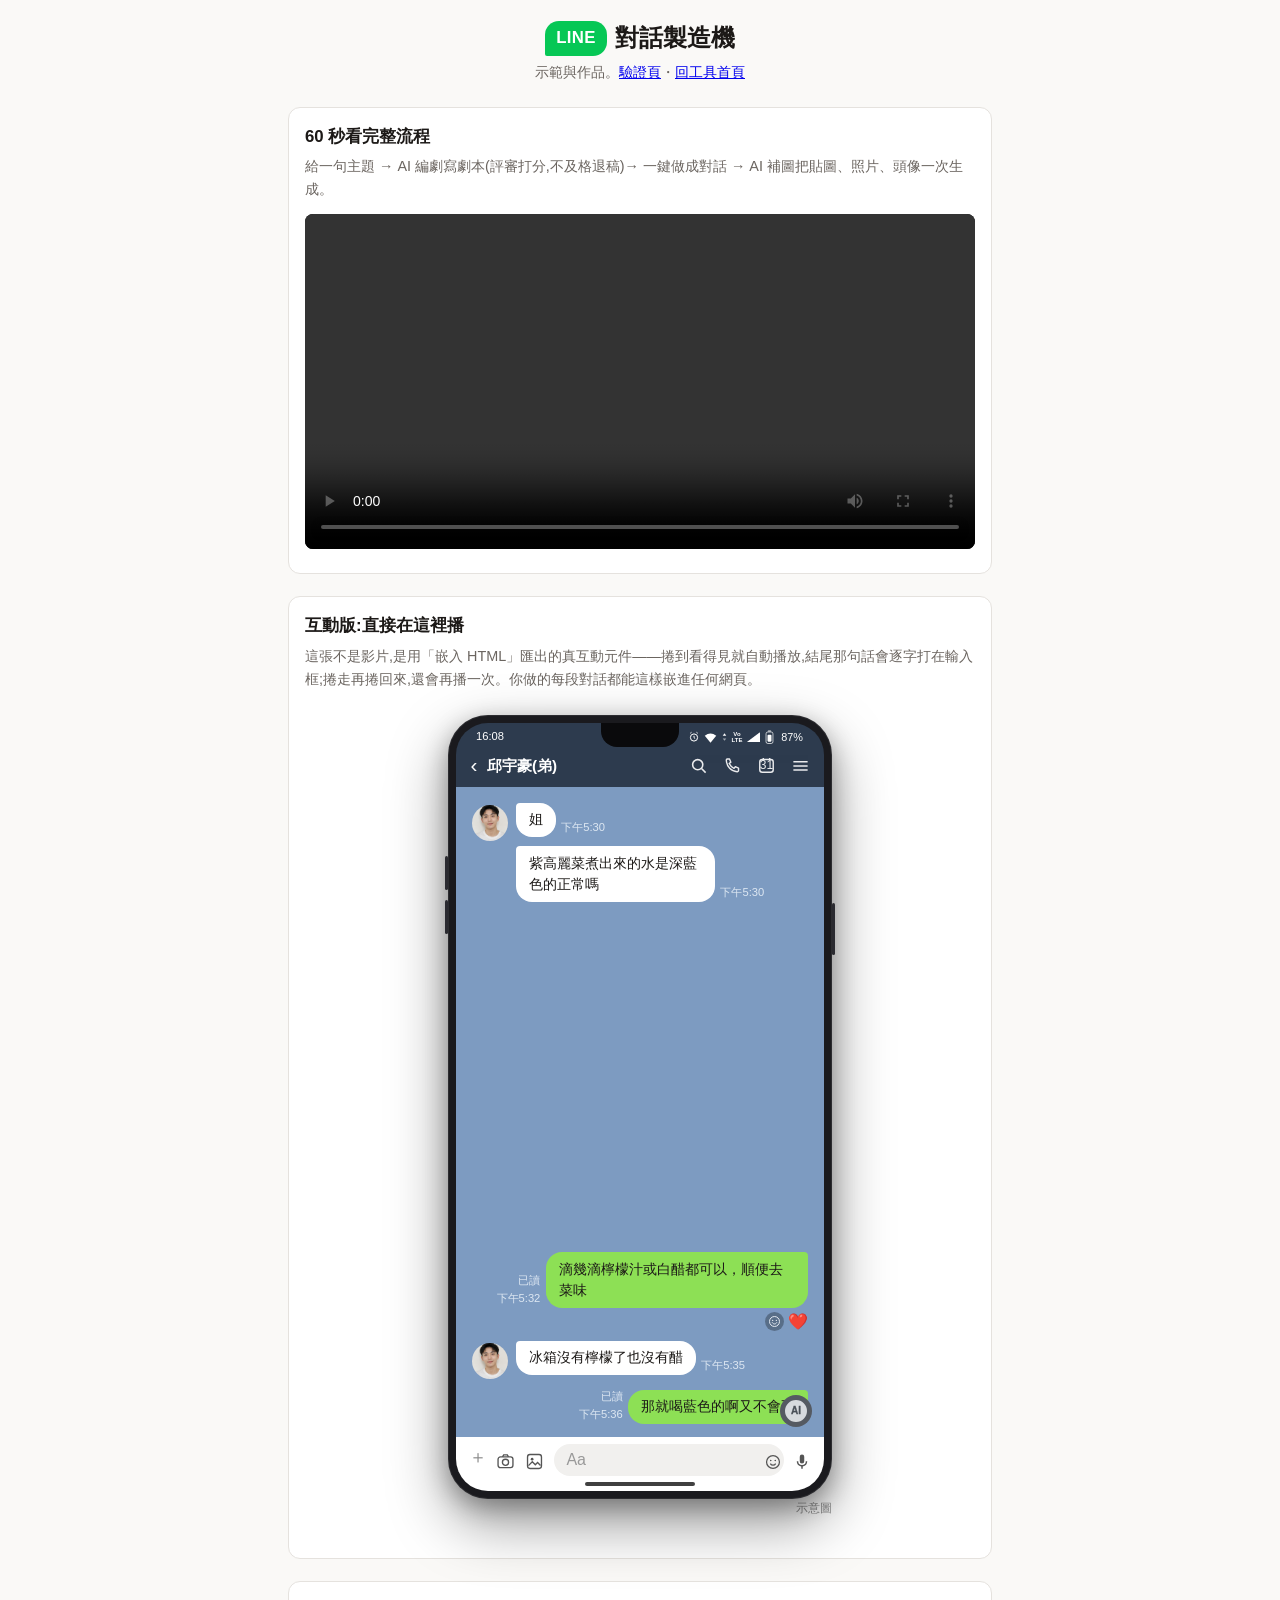
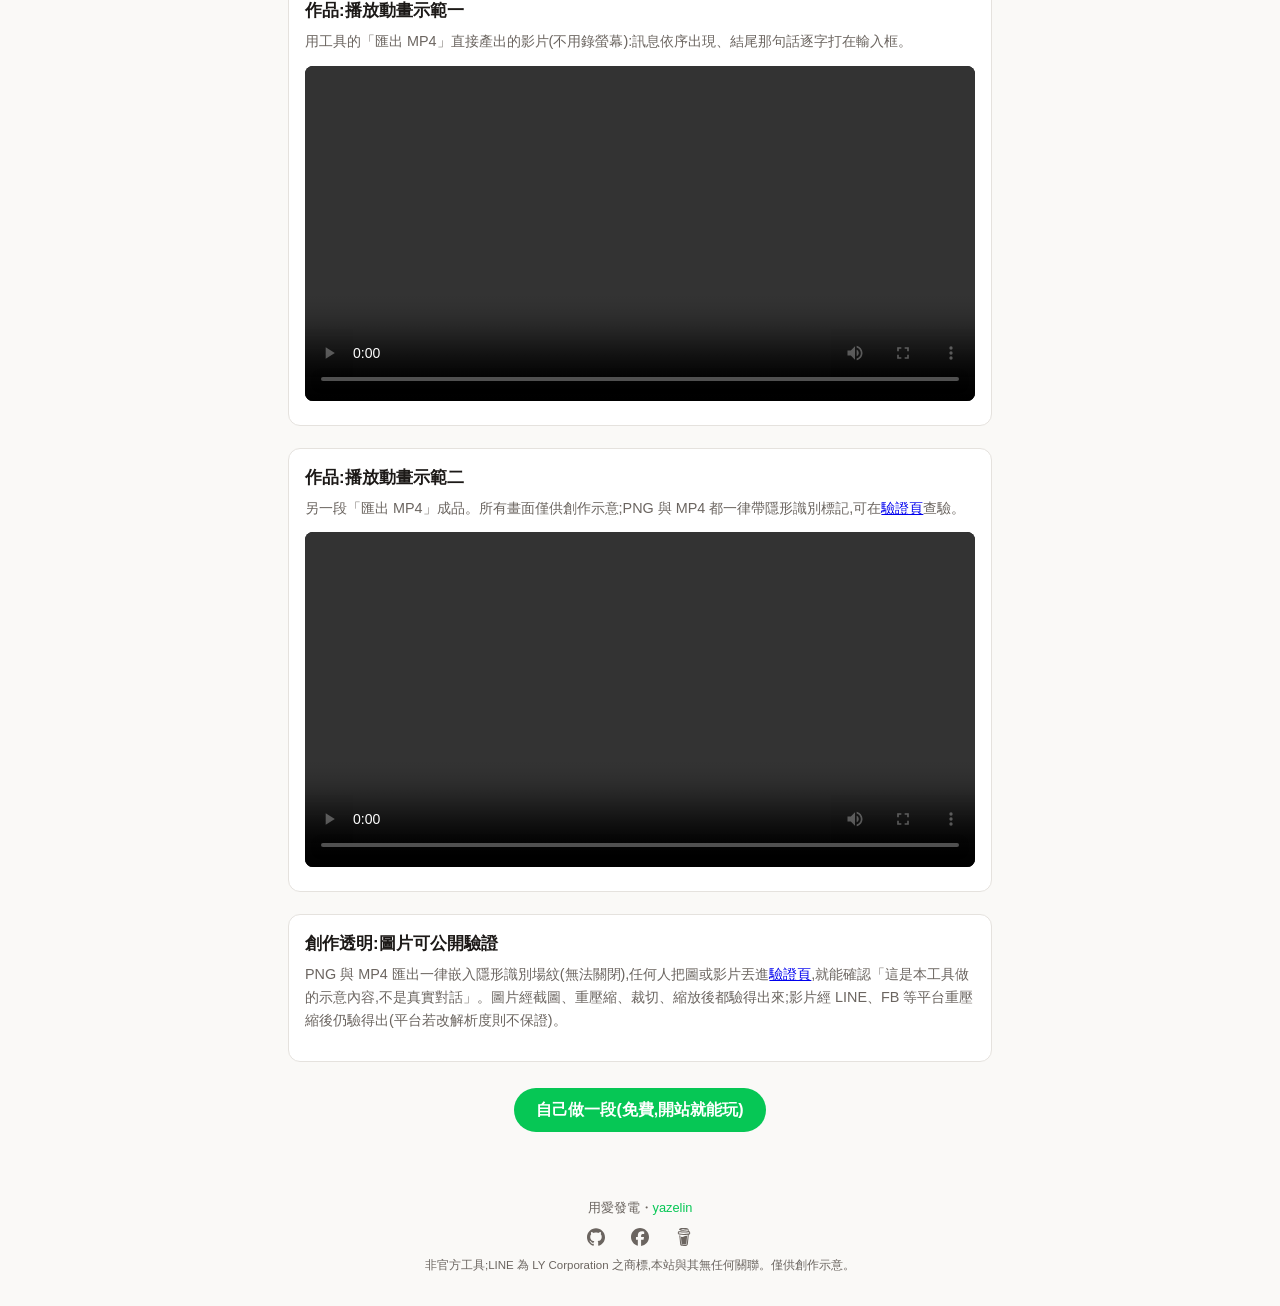
==== commit 230cb536: "fix: 三個頁面還寫著「縮放後不保證」,那已經不成立 (#74) 上次只改了驗證結果那一行的提示,頁面上其他說明沒跟著改:verify.html 三處、README 兩處、demo.html 一處。" ====
--- a/demo.html
+++ b/demo.html
@@ -232,7 +232,7 @@
 
   <div class="demo-card">
     <h2>創作透明:圖片可公開驗證</h2>
-    <p>PNG 與 MP4 匯出一律嵌入隱形識別場紋(無法關閉),任何人把圖或影片丟進<a href="verify.html">驗證頁</a>,就能確認「這是本工具做的示意內容,不是真實對話」。影片經 LINE、FB 等平台重壓縮後仍驗得出(縮放後不保證)。</p>
+    <p>PNG 與 MP4 匯出一律嵌入隱形識別場紋(無法關閉),任何人把圖或影片丟進<a href="verify.html">驗證頁</a>,就能確認「這是本工具做的示意內容,不是真實對話」。圖片經截圖、重壓縮、裁切、縮放後都驗得出來;影片經 LINE、FB 等平台重壓縮後仍驗得出(平台若改解析度則不保證)。</p>
   </div>
 
   <div class="demo-cta"><a href="./">自己做一段(免費,開站就能玩)</a></div>
--- a/style.css
+++ b/style.css
@@ -0,0 +1,492 @@
+:root { --accent: #06c755; --fg: #1c1917; --muted: #6b6560; --border: #e5e2de; }
+* { box-sizing: border-box; }
+body { margin: 0; font-family: -apple-system, BlinkMacSystemFont, "Segoe UI", "Noto Sans TC", "Microsoft JhengHei", sans-serif; color: var(--fg); background: #faf9f7; line-height: 1.6; }
+.topbar { text-align: center; padding: 1.2rem 1rem 0.4rem; }
+.topbar h1 { margin: 0; font-size: 1.5rem; display: flex; align-items: center; justify-content: center; gap: 0.5rem; font-weight: 800; }
+.bubble-badge { display: inline-block; background: var(--accent); color: #fff; font-weight: 800; font-size: 1.05rem; padding: 0.25rem 0.7rem; border-radius: 14px; border-bottom-left-radius: 2px; letter-spacing: 0.02em; }
+.topbar .tag { color: var(--muted); font-size: 0.85rem; margin: 0.3rem 0 0; }
+
+.layout { display: flex; gap: 1.5rem; max-width: 62rem; margin: 0 auto; padding: 1rem; align-items: flex-start; flex-wrap: wrap; }
+.panel { flex: 1 1 16rem; min-width: 15rem; background: #fff; border: 1px solid var(--border); border-radius: 12px; padding: 1rem; }
+.panel h2 { font-size: 0.95rem; margin: 0.8rem 0 0.5rem; } .panel h2:first-child { margin-top: 0; }
+.panel label { display: block; font-size: 0.85rem; margin-bottom: 0.5rem; color: var(--muted); }
+.panel label select { width: 100%; padding: 0.35rem 0.5rem; border: 1px solid var(--border); border-radius: 6px; font-size: 0.9rem; background: #fff; }
+.panel label input[type=range] { width: 60%; vertical-align: middle; }
+.panel label .addbar { display: inline-flex; }
+.panel label input[type=text], .panel label input[type=number] { width: 100%; padding: 0.35rem 0.5rem; border: 1px solid var(--border); border-radius: 6px; font-size: 0.9rem; }
+.panel label.row { display: flex; align-items: center; gap: 0.4rem; }
+.addbar { display: flex; flex-wrap: wrap; gap: 0.4rem; }
+.addbar button { border: 1px solid var(--border); background: #fff; border-radius: 8px; padding: 0.35rem 0.7rem; font-size: 0.85rem; cursor: pointer; }
+.addbar button:hover { border-color: var(--accent); color: var(--accent); }
+.addbar button.primary { background: var(--accent); border-color: var(--accent); color: #fff; }
+#ai-images { flex: 1 0 100%; } /* AI 補圖:自成一列、滿寬 */
+.hint { font-size: 0.75rem; color: var(--muted); }
+
+.stage { flex: 1 1 24rem; min-width: 0; display: flex; flex-direction: column; align-items: center; gap: 2.2rem; }
+.phone-wrap { position: relative; width: 100%; max-width: 24rem; }
+.phone-wrap .phone { position: relative; z-index: 1; }
+.phone-backlight { position: absolute; inset: -130px; z-index: 0; filter: blur(60px); pointer-events: none; }
+.wm-preview { position: absolute; right: 6px; bottom: 2px; z-index: 2; font-size: 14px; color: rgba(0,0,0,0.5); text-shadow: 0 1px 0 rgba(255,255,255,0.6); pointer-events: none; }
+.phone { width: 100%; max-width: 24rem; position: relative; }
+.phone .screen { overflow: hidden; display: flex; flex-direction: column; }
+/* 僅對話/螢幕擷圖:擷圖是方角、無機身 */
+.phone.level-chat .screen, .phone.level-screen .screen { border-radius: 0; box-shadow: 0 8px 30px rgba(0,0,0,0.12); }
+.phone.level-chat [data-ui], .phone.level-chat [data-hw], .phone.level-screen [data-hw] { display: none; }
+/* 包含手機 */
+.phone.level-phone { background: #1a1a1e; border-radius: 40px; padding: 8px; box-shadow: 0 24px 60px rgba(0,0,0,0.4), 0 8px 24px rgba(0,0,0,0.3), 0 0 0 1px rgba(255,255,255,0.08) inset; }
+.phone .notch { position: absolute; left: 50%; transform: translateX(-50%); background: #0a0a0c; z-index: 3; }
+.phone .notch.island { top: 17px; width: 78px; height: 20px; border-radius: 11px; }
+.phone .notch.notch { top: 8px; width: 132px; height: 24px; border-radius: 0 0 16px 16px; }
+.phone .notch.punch { top: 15px; width: 13px; height: 13px; border-radius: 50%; }
+.phone .notch.none { display: none; }
+/* 側邊按鈕 */
+.phone .sbtn { position: absolute; width: 3px; background: #2a2a30; border-radius: 2px; }
+.phone .sbtn.vol1 { left: -3px; top: 18%; height: 34px; }
+.phone .sbtn.vol2 { left: -3px; top: calc(18% + 44px); height: 34px; }
+.phone .sbtn.pwr { right: -3px; top: 24%; height: 52px; }
+.statusbar { display: flex; align-items: center; justify-content: space-between; background: #2d3b4e; color: #fff; font-size: 0.7rem; font-weight: 600; padding: 0.35rem 0.9rem 0.1rem; }
+.statusbar .batt-text { font-size: 0.68rem; margin: 0 1px 0 3px; }
+.statusbar .sicons { display: flex; align-items: center; gap: 5px; }
+.homebar { background: #fff; padding: 0 0 0.3rem; text-align: center; line-height: 0; }
+.homebar span { display: inline-block; width: 110px; height: 4px; border-radius: 999px; background: rgba(0,0,0,0.75); }
+.linehead { display: flex; align-items: center; gap: 0.6rem; background: #2d3b4e; color: #fff; padding: 0.35rem 0.9rem 0.55rem; font-size: 0.95rem; }
+.linehead .hicons { display: flex; align-items: center; opacity: 0.9; }
+.linehead .back { font-size: 1.3rem; line-height: 1; }
+.linehead .htitle { flex: 1; font-weight: 600; }
+.linehead .hmembers { font-weight: 400; opacity: 0.7; margin-left: 0.25rem; }
+.inputbar { position: relative; display: flex; align-items: flex-end; gap: 0.6rem; background: #fff; padding: 0.4rem 0.8rem 0.3rem; color: #555; }
+.inputbar > .plus, .inputbar > svg { margin-bottom: 5px; } /* 多行時 icon 貼底(LINE 行為),補一點視覺置中 */
+.inputbar .plus { font-size: 1.1rem; color: #8a8a8a; }
+.inputbar .fakein { flex: 1; min-width: 0; background: #f1f0ee; border-radius: 18px; padding: 0.2rem 0.8rem; color: #999; white-space: pre-wrap; word-break: break-word; overflow-wrap: anywhere; }
+
+/* LINE 對話區(與 yazelin.github.io About 同款,加編輯態) */
+.line-chat { background: #7d9bc1; padding: 1rem 1rem 0.5rem; min-height: 14rem; }
+.line-chat .who { display: block; font-size: 0.75rem; color: #eef3f9; margin: 0 0 0.15rem 0.3rem; }
+.line-chat .msg { position: relative; display: flex; align-items: flex-start; gap: 0.5rem; margin-bottom: 0.6rem; }
+.line-chat .av { width: 36px; height: 36px; border-radius: 50%; flex: none; margin-top: 2px; cursor: pointer; background: #cfd8e3; object-fit: cover; }
+.line-chat .mbody { max-width: 85%; }
+.line-chat .msg .bubble { display: inline-block; background: #fff; border-radius: 14px; padding: 0.4rem 0.8rem; margin: 0; font-size: 0.9rem; line-height: 1.5; color: #1c1917; text-align: left; white-space: pre-wrap; word-break: break-word; }
+.line-chat .q { display: block; font-size: 0.78rem; color: #57534e; border-bottom: 1px solid rgba(0,0,0,0.14); padding-bottom: 0.3rem; margin-bottom: 0.3rem; }
+.line-chat .q strong { display: block; font-size: 0.72rem; font-weight: 700; }
+.line-chat .time { font-size: 0.7rem; color: #dde7f2; margin-left: 0.35rem; white-space: nowrap; }
+.line-chat .read { font-size: 0.7rem; color: #dde7f2; margin-right: 0.35rem; white-space: nowrap; }
+.line-chat .msg.cont { margin-top: -0.25rem; padding-left: calc(36px + 0.5rem); }
+.line-chat .msg.me { display: block; text-align: right; }
+.line-chat .msg.me .bubble { background: #8de055; max-width: 85%; }
+.line-chat .skip, .line-chat .date { position: relative; text-align: center; margin: 0.7rem 0; }
+.line-chat .skip span, .line-chat .date span { display: inline-block; font-size: 0.72rem; color: #f0f4f9; background: rgba(0,0,0,0.18); border-radius: 999px; padding: 0.12rem 0.8rem; }
+[contenteditable]:hover { outline: 1px dashed rgba(255,255,255,0.6); }
+[contenteditable]:focus { outline: 2px solid var(--accent); }
+.line-chat .btxt:hover { outline: 1px dashed rgba(0,0,0,0.3); }
+
+/* 懸浮控制鈕(匯出時移除) */
+.ctl { position: absolute; top: -0.9rem; right: 0; display: none; gap: 2px; z-index: 5; }
+.msg:hover > .ctl, .skip:hover > .ctl, .date:hover > .ctl { display: flex; }
+.ctl button { border: 0; background: rgba(0,0,0,0.55); color: #fff; border-radius: 6px; font-size: 0.68rem; padding: 0.1rem 0.4rem; cursor: pointer; }
+.ctl button:hover { background: var(--accent); }
+
+.footer { text-align: center; padding: 1.5rem 1rem 2rem; color: var(--muted); font-size: 0.8rem; display: flex; flex-direction: column; gap: 0.3rem; }
+.footer nav { display: flex; gap: 1rem; justify-content: center; }
+.footer a { color: var(--accent); text-decoration: none; }
+.footer .footer-icon { display: inline-flex; padding: 0.3rem; border-radius: 50%; color: var(--muted); }
+.footer .footer-icon:hover { color: var(--accent); }
+body.dark .footer .footer-icon { color: #8a8f98; }
+body.dark .footer .footer-icon:hover { color: var(--accent); }
+.footer a:hover { text-decoration: underline; }
+.footer .legal { font-size: 0.72rem; }
+
+/* 手機固定高模式:內容貼底,超出的往上裁(像真的聊天室) */
+.phone.fixedh .line-chat { flex: 1; min-height: 0; overflow-y: auto; scrollbar-width: none; -ms-overflow-style: none; }
+.phone.fixedh .line-chat::-webkit-scrollbar { display: none; }
+
+/* 圖片/貼圖/語音/檔案訊息 */
+.line-chat .imgmsg { display: inline-block; border-radius: 14px; overflow: hidden; max-width: 70%; cursor: pointer; }
+.line-chat .imgmsg img { display: block; width: 100%; }
+.line-chat .sticker { display: inline-block; width: 120px; cursor: pointer; }
+.line-chat .sticker img { display: block; width: 100%; }
+.line-chat .voice { display: inline-flex; align-items: center; gap: 8px; }
+.line-chat .voice .vbars { display: inline-flex; align-items: center; gap: 2px; }
+.line-chat .voice .vbars i { display: inline-block; width: 3px; border-radius: 2px; background: #7a7f87; }
+.line-chat .msg.me .voice .vbars i { background: #3f7a2c; }
+.line-chat .file { display: inline-flex; align-items: center; gap: 8px; }
+.line-chat .file .fmeta { display: flex; flex-direction: column; }
+.line-chat .file .fname { font-size: 0.88rem; }
+.line-chat .file .fsize { font-size: 0.7rem; color: #8a8a8a; }
+
+/* 左側分頁 */
+/* 六個分頁在窄視窗會擠成兩行,改成可橫向捲;-webkit-overflow-scrolling 讓觸控裝置順一點 */
+.tabs { display: flex; gap: 0.3rem; margin-bottom: 0.8rem; border-bottom: 1px solid var(--border); overflow-x: auto; scrollbar-width: thin; }
+.tabs .tab { flex: 0 0 auto; }
+.tabs .tab { border: 0; background: none; padding: 0.4rem 0.8rem; font-size: 0.9rem; cursor: pointer; color: var(--muted); border-bottom: 2px solid transparent; }
+.tabs .tab.active { color: var(--accent); border-bottom-color: var(--accent); font-weight: 700; }
+.pane { display: none; }
+.pane.active { display: block; }
+
+/* 聊天視窗內的新增浮條(匯出時剝掉) */
+.chat-addbar { display: flex; flex-wrap: wrap; gap: 4px; padding: 6px 8px; justify-content: center; max-width: 24rem; }
+.chat-addbar button { border: 1px solid var(--border); background: #fff; border-radius: 999px; font-size: 0.72rem; padding: 0.15rem 0.6rem; cursor: pointer; color: #555; }
+.chat-addbar button:hover { border-color: var(--accent); color: var(--accent); }
+.addbar-hint { max-width: 24rem; text-align: center; margin: 0 0 6px; padding: 0 8px; }
+.addbar-hint a { color: var(--accent); }
+body.previewing .addbar-hint { display: none; }
+
+/* 輸入框草稿:空的時候顯示 Aa 佔位 */
+.inputbar .fakein:empty::before { content: attr(data-ph); color: #999; }
+.inputbar .fakein { color: #333; outline: none; }
+/* 播放動畫 */
+.chat-addbar .playbtn { background: var(--accent); color: #fff; border-color: var(--accent); }
+.line-chat .appear { animation: lcmIn 0.3s ease-out; }
+@keyframes lcmIn { from { opacity: 0; transform: translateY(6px); } to { opacity: 1; transform: translateY(0); } }
+
+/* 置頂公告 */
+.announce { display: flex; align-items: center; gap: 6px; background: rgba(255,255,255,0.92); padding: 0.3rem 0.7rem; font-size: 0.75rem; color: #555; border-bottom: 1px solid rgba(0,0,0,0.06); }
+.announce #announce-text { flex: 1; white-space: nowrap; overflow: hidden; text-overflow: ellipsis; outline: none; }
+.announce .achev { color: #999; }
+
+/* 預覽模式:隱藏所有編輯痕跡 */
+body.previewing .ctl { display: none !important; }
+body.previewing [contenteditable]:hover, body.previewing [contenteditable]:focus { outline: none; }
+body.previewing .chat-addbar button:not(#preview-toggle):not(.playbtn) { display: none; }
+#preview-toggle { border-color: #888; }
+body.previewing #preview-toggle { background: #333; color: #fff; border-color: #333; }
+
+/* 暗色工作區(只換編輯環境,不動作品本身) */
+body.dark { background: #0f1013; color: #e5e2de; }
+body.dark .topbar h1 { color: #f4f2ef; }
+body.dark .topbar .tag, body.dark .hint, body.dark .panel label { color: #9aa0a8; }
+body.dark .panel { background: #17181c; border-color: #2a2c32; }
+body.dark .panel input[type=text], body.dark .panel input[type=number], body.dark .panel select { background: #1f2126; border-color: #33363c; color: #e5e2de; }
+body.dark .tabs { border-bottom-color: #2a2c32; }
+body.dark .tabs .tab { color: #8a8f98; }
+body.dark .tabs .tab.active { color: var(--accent); }
+body.dark .addbar button, body.dark .chat-addbar button { background: #1f2126; border-color: #33363c; color: #c8ccd2; }
+body.dark .addbar button.primary { background: var(--accent); border-color: var(--accent); color: #fff; }
+body.dark .chat-addbar .playbtn { background: var(--accent); border-color: var(--accent); color: #fff; }
+body.dark .footer { color: #8a8f98; }
+body.dark .panel h2 { color: #d7dade; }
+
+/* 草稿分頁 */
+.draft-item { display: flex; flex-wrap: wrap; align-items: center; gap: 0.3rem 0.5rem; padding: 0.45rem 0.5rem; border: 1px solid var(--border); border-radius: 8px; margin-bottom: 0.5rem; }
+.draft-item.cur { border-color: var(--accent); box-shadow: 0 0 0 1px var(--accent) inset; }
+.draft-item input { flex: 1 1 8rem; min-width: 6rem; border: none; background: none; font: inherit; color: inherit; border-bottom: 1px dashed transparent; }
+.draft-item input:hover, .draft-item input:focus { border-bottom-color: var(--muted); outline: none; }
+.draft-meta { font-size: 0.78rem; color: var(--muted); white-space: nowrap; }
+.draft-acts { display: flex; gap: 0.3rem; margin-left: auto; }
+.draft-acts button { font-size: 0.8rem; padding: 0.15rem 0.5rem; }
+.toast { position: fixed; left: 50%; bottom: 1.2rem; transform: translate(-50%, 8px); background: rgba(28, 25, 23, 0.92); color: #fff; padding: 0.55rem 1rem; border-radius: 999px; font-size: 0.88rem; opacity: 0; transition: opacity 0.3s, transform 0.3s; z-index: 99; pointer-events: none; max-width: 92vw; }
+.toast.show { opacity: 1; transform: translate(-50%, 0); }
+
+/* 表情回應 */
+.line-chat .reacts { display: flex; align-items: center; gap: 4px; margin-top: 4px; font-size: 1rem; line-height: 1; }
+.line-chat .msg.me .reacts { justify-content: flex-end; }
+.line-chat .reacts .ricon { width: 19px; height: 19px; color: #eef2f7; opacity: 0.95; flex: 0 0 auto; }
+.line-chat .reacts span.remoji { display: inline-block; min-width: 0.9em; outline: none; }
+.line-chat .reacts img.remoji { width: 22px; height: 22px; object-fit: contain; vertical-align: middle; cursor: pointer; }
+.line-chat .reacts .radd { display: none; gap: 2px; margin-left: 4px; }
+.line-chat .msg:hover .reacts .radd { display: inline-flex; }
+.line-chat .radd button { border: 0; background: rgba(0, 0, 0, 0.35); color: #fff; border-radius: 5px; font-size: 0.62rem; padding: 0.08rem 0.3rem; cursor: pointer; }
+.line-chat .radd button:hover { background: var(--accent); }
+body.previewing .radd { display: none !important; }
+
+/* 泡泡+時間同列:時間貼泡泡底部、永不換行(LINE 行為);下一行留給表情回應 */
+.line-chat .brow { display: flex; align-items: flex-end; }
+.line-chat .brow .bubble, .line-chat .brow .imgmsg { min-width: 0; }
+.line-chat .brow .time, .line-chat .brow .read { flex: none; }
+.line-chat .msg.me .brow { justify-content: flex-end; }
+.line-chat .msg.me .brow .bubble, .line-chat .msg.me .brow .imgmsg { max-width: 78%; }
+
+/* 泡泡 R 角不對稱:說話者那側的上角小 R(左訊息=左上小、右訊息=右上小) */
+.line-chat .msg .bubble, .line-chat .msg .imgmsg { border-radius: 4px 16px 16px 16px; }
+.line-chat .msg.me .bubble, .line-chat .msg.me .imgmsg { border-radius: 16px 4px 16px 16px; }
+
+/* 引用回覆:被引用者小頭像 + 文字欄 */
+.line-chat .q { display: flex; align-items: flex-start; gap: 6px; }
+.line-chat .qav { width: 18px; height: 18px; border-radius: 50%; flex: none; margin-top: 2px; object-fit: cover; background: #cfd8e3 url('data:image/svg+xml;utf8,%3Csvg xmlns="http://www.w3.org/2000/svg" viewBox="0 0 36 36"%3E%3Ccircle cx="18" cy="14" r="6.5" fill="%23ffffff" opacity="0.85"/%3E%3Cpath d="M6 32c1.7-7 7-9.5 12-9.5s10.3 2.5 12 9.5z" fill="%23ffffff" opacity="0.85"/%3E%3C/svg%3E') center/cover no-repeat; }
+.line-chat .qtxt { min-width: 0; }
+
+/* 預設頭像:灰底白人形剪影(LINE 兩平台皆同) */
+.line-chat .av { background: #cfd8e3 url('data:image/svg+xml;utf8,%3Csvg xmlns="http://www.w3.org/2000/svg" viewBox="0 0 36 36"%3E%3Ccircle cx="18" cy="14" r="6.5" fill="%23ffffff" opacity="0.85"/%3E%3Cpath d="M6 32c1.7-7 7-9.5 12-9.5s10.3 2.5 12 9.5z" fill="%23ffffff" opacity="0.85"/%3E%3C/svg%3E') center/cover no-repeat; }
+
+/* 表情回應的灰笑臉:半透明深色圓底,任何桌布都看得見 */
+.line-chat .reacts .ricon { background: rgba(0, 0, 0, 0.3); border-radius: 50%; padding: 3px; }
+
+/* LINE AI 懸浮鈕(畫面的一部分,匯出/嵌入包含) */
+.phone .screen { position: relative; }
+.phone .ai-fab { position: absolute; right: 12px; bottom: calc(100% + 10px); width: 32px; height: 32px; border: 5px solid rgba(74, 80, 88, 0.92); border-radius: 50%; background: #d7dade; color: #4a5058; font-weight: 900; font-size: 10px; -webkit-text-stroke: 0.3px #4a5058; display: flex; align-items: center; justify-content: center; z-index: 4; letter-spacing: 0; }
+
+/* ── 系統列(單一套手繪 icon,顏色由「系統顏色」設定,JS 以亮度自動配黑/白前景) ── */
+.phone .sicons-android { display: inline-flex; align-items: center; gap: 4.5px; }
+.phone .hicons-android { display: inline-flex; align-items: center; gap: 15px; }
+.phone .inputbar .in-a { display: inline-block; }
+.phone .inputbar .in-smile { margin-left: -30px; margin-right: 2px; position: relative; z-index: 1; }
+.phone .inputbar .fakein { padding-right: 34px; border-radius: 18px; } /* 定值=單行高一半:單行看是膠囊,多行自然變圓角矩形(LINE 行為) */
+.phone.mode-group .h-call, .phone.mode-group .h-cal { display: none; }
+.phone.mode-dm .h-bub { display: none; }
+.phone .statusbar { font-weight: 500; }
+.phone .volte { font-size: 6px; line-height: 1.05; font-weight: 700; letter-spacing: 0.02em; display: inline-block; text-align: center; }
+.phone .linehead .htitle { font-weight: 700; }
+
+/* ── LINE 深色主題(作品本身,雙 os 通用) ── */
+.phone.skin-real.theme-dark .statusbar, .phone.skin-real.theme-dark .linehead { background: #0f1216; color: #fff; }
+.phone.skin-real.theme-dark .inputbar { background: #0f1216; color: #cfd3d8; }
+.phone.skin-real.theme-dark .inputbar .plus { color: #cfd3d8; }
+.phone.skin-real.theme-dark .inputbar .fakein { background: #22262b; color: #d5d9de; }
+.phone.skin-real.theme-dark .inputbar .fakein:empty::before { color: #7d838a; }
+.phone.skin-real.theme-dark .homebar { background: #0f1216; }
+.phone.skin-real.theme-dark .homebar span { background: rgba(255, 255, 255, 0.85); }
+.phone.skin-real.theme-dark .line-chat .msg .bubble { background: #2b2d31; color: #e8eaed; }
+.phone.skin-real.theme-dark .line-chat .msg.me .bubble { background: #7fe15a; color: #101710; }
+.phone.skin-real.theme-dark .line-chat .q { color: #b9bdc2; border-bottom-color: rgba(255, 255, 255, 0.18); }
+.phone.skin-real.theme-dark .line-chat .msg.me .q { color: #2c4423; border-bottom-color: rgba(0, 0, 0, 0.2); }
+.phone.skin-real.theme-dark .line-chat .file .fsize { color: #9aa0a6; }
+.phone.skin-real.theme-dark .line-chat .voice .vbars i { background: #9aa0a6; }
+.phone.skin-real.theme-dark .announce { background: rgba(18, 20, 24, 0.82); color: #c9ced4; border-bottom-color: rgba(255, 255, 255, 0.05); }
+.phone.skin-real.theme-dark .announce .achev { color: #8a8f96; }
+
+/* ── AI 助手面板 ── */
+.panel label textarea { width: 100%; padding: 0.35rem 0.5rem; border: 1px solid var(--border); border-radius: 6px; font-size: 0.9rem; font-family: inherit; resize: vertical; }
+.addbar button:disabled { opacity: 0.45; cursor: not-allowed; }
+.ai-log { font-size: 0.75rem; max-height: 14rem; overflow-y: auto; display: flex; flex-direction: column; gap: 2px; margin: 0.5rem 0; }
+.ai-log:empty { display: none; }
+.ai-log div { border-left: 3px solid var(--border); padding: 2px 6px; color: var(--muted); word-break: break-word; }
+.ai-log .prompt { border-left-color: var(--accent); color: var(--fg); }
+.ai-log .done { border-left-color: var(--accent); color: var(--fg); }
+.ai-log .warn { border-left-color: #d99000; }
+.ai-log .err { border-left-color: #d33a2f; color: #b3261e; }
+body.dark .panel label textarea, body.dark .panel input[type=password] { background: #1f2126; border-color: #33363c; color: #e5e2de; }
+body.dark .ai-log .prompt, body.dark .ai-log .done { color: #e5e2de; }
+
+/* ── AI 微調列(預覽正下方,直改目前畫面) ── */
+.ai-quickbar { display: flex; gap: 0.4rem; width: 100%; max-width: 24rem; }
+.ai-quickbar input { flex: 1; min-width: 0; padding: 0.45rem 0.6rem; border: 1px solid var(--border); border-radius: 8px; font-size: 0.85rem; }
+.ai-quickbar button { border: 1px solid var(--border); background: #fff; border-radius: 8px; padding: 0.35rem 0.7rem; font-size: 0.85rem; cursor: pointer; white-space: nowrap; }
+.ai-quickbar button:hover { border-color: var(--accent); color: var(--accent); }
+.ai-quickbar button:disabled { opacity: 0.45; cursor: not-allowed; }
+body.previewing .ai-quickbar { display: none; }
+body.dark .ai-quickbar input { background: #1f2126; border-color: #33363c; color: #e5e2de; }
+body.dark .ai-quickbar button { background: #1f2126; border-color: #33363c; color: #e5e2de; }
+
+/* ── 連線設定摺疊區+兩段主按鈕整行 ── */
+#ai-settings { border: 1px solid var(--border); border-radius: 8px; padding: 0.5rem 0.6rem; margin-bottom: 0.8rem; }
+#ai-settings summary { cursor: pointer; font-size: 0.85rem; font-weight: 700; color: var(--fg); }
+#ai-settings[open] summary { margin-bottom: 0.6rem; }
+body.dark #ai-settings { border-color: #2a2c32; }
+body.dark #ai-settings summary { color: #e5e2de; }
+#ai-ideas { margin-bottom: 0.6rem; }
+#ai-run { flex: 1 1 100%; }
+#ai-enhance, #ai-copy-prompt { flex: 1 1 auto; } /* 劇本強化 + 複製 prompt 同一列 */
+.ai-quickbar { margin-top: -1.7rem; } /* .stage gap 2.2rem 太遠,拉回貼著 chat-addbar */
+.chat-addbar .playbtn:hover { background: #05b34e; border-color: #05b34e; color: #fff; } /* 蓋掉通用 hover 綠字,避免綠字疊綠底 */
+
+/* ── 右上角免費 AI 額度徽章 ── */
+.topbar { position: relative; }
+.ai-quota { position: absolute; top: 0.7rem; right: 0.9rem; font-size: 0.75rem; color: var(--muted); border: 1px solid var(--border); border-radius: 999px; padding: 0.15rem 0.6rem; background: #fff; }
+@media (max-width: 640px) { .ai-quota { position: static; display: inline-block; margin-top: 0.3rem; } }
+body.dark .ai-quota { background: #1f2126; border-color: #33363c; color: #9aa0a8; }
+.footer .ver { opacity: 0.7; margin-left: 0.3rem; }
+
+/* 玩樂基礎:傾斜由 --tilt(每泡)× --playful(全域)× 各 skin 的 --tilt-range 決定;real skin 不設 --tilt-range 故為 0 */
+.phone { --playful: 0.5; }
+.phone[class*="skin-"]:not(.skin-real) .line-chat .msg { transform: rotate(calc(var(--tilt, 0deg) * var(--playful, .5) * var(--tilt-range, 0))); transition: transform .15s ease; }
+
+/* ===== skin: Memo 貼紙手帳 ===== */
+.phone.skin-memo { --tilt-range: 4; }
+.phone.skin-memo .screen { background: #f4ece0; }
+.phone.skin-memo .line-chat { background: #f4ece0; }
+/* 次要文字在奶油底上要讀得到:暱稱、時間、已讀、日期/略分隔(baseline 為深底淺字,在此改暖色) */
+.phone.skin-memo .line-chat .who { color: #6b5a44; }
+.phone.skin-memo .line-chat .time, .phone.skin-memo .line-chat .read { color: #a08d74; }
+.phone.skin-memo .line-chat .date > *, .phone.skin-memo .line-chat .skip > * { background: rgba(107,90,68,.5); color: #fbf6ec; }
+/* 便利貼泡泡:紙感(方角、暖邊、紙紋、底部微捲陰影+頂部反光) */
+.phone.skin-memo .line-chat .msg .bubble {
+  position: relative; overflow: visible;
+  background-color: #fffdf8; color: #3a3226;
+  background-image: url("data:image/svg+xml,%3Csvg%20xmlns%3D'http%3A%2F%2Fwww.w3.org%2F2000%2Fsvg'%20width%3D'120'%20height%3D'120'%3E%3Cfilter%20id%3D'n'%3E%3CfeTurbulence%20type%3D'fractalNoise'%20baseFrequency%3D'0.85'%20numOctaves%3D'2'%20stitchTiles%3D'stitch'%2F%3E%3CfeColorMatrix%20type%3D'saturate'%20values%3D'0'%2F%3E%3C%2Ffilter%3E%3Crect%20width%3D'100%25'%20height%3D'100%25'%20filter%3D'url(%23n)'%20opacity%3D'0.09'%2F%3E%3C%2Fsvg%3E");
+  background-size: 100px 100px; background-blend-mode: multiply;
+  border: 1px solid #eee3ce; border-radius: 4px;
+  box-shadow: 0 3px 6px rgba(120,100,70,.20), inset 0 -8px 10px -8px rgba(150,130,95,.22), inset 0 1px 0 rgba(255,255,255,.7);
+}
+.phone.skin-memo .line-chat .msg.me .bubble { background-color: #eafbe6; color: #2b3a24; }
+/* 撕邊紙膠帶:只貼文字便利貼(有 .btxt),角度依每則 --tilt 微變 */
+.phone.skin-memo .line-chat .msg .bubble:has(.btxt)::before {
+  content: ''; position: absolute; top: -9px; left: 50%; margin-left: -28px; width: 56px; height: 16px;
+  background:
+    linear-gradient(90deg, rgba(126,199,178,.22), rgba(126,199,178,.52) 14%, rgba(126,199,178,.52) 86%, rgba(126,199,178,.22)),
+    linear-gradient(rgba(255,255,255,.30), rgba(255,255,255,0) 55%);
+  transform: rotate(calc(-3deg + var(--tilt, 0deg) * 4));
+  clip-path: polygon(0% 0%, 100% 0%, 89% 16.6%, 100% 33.3%, 89% 50%, 100% 66.6%, 89% 83.3%, 100% 100%, 0% 100%, 11% 83.3%, 0% 66.6%, 11% 50%, 0% 33.3%, 11% 16.6%);
+  filter: drop-shadow(0 1px 1px rgba(90,74,52,.20));
+}
+/* 拍立得頭像:白框、厚下緣、微傾 */
+.phone.skin-memo .line-chat .av {
+  border-radius: 2px; border: 3px solid #fff; border-bottom: 9px solid #fff;
+  background: #fff; object-fit: cover; box-sizing: content-box;
+  box-shadow: 0 2px 5px rgba(120,100,70,.30); transform: rotate(-4deg);
+}
+.phone.skin-memo .statusbar, .phone.skin-memo .linehead { background: #efe4d4 !important; color: #5b4a34 !important; }
+.phone.skin-memo .inputbar { background: #efe4d4; color: #5b4a34; }
+.phone.skin-memo .homebar { background: #efe4d4; }
+.phone.skin-memo .homebar span { background: rgba(90,74,52,.55); }
+.phone.skin-memo .line-chat .appear { animation: memoIn .34s cubic-bezier(.22,1.2,.36,1) both; }
+@keyframes memoIn {
+  from { opacity: 0; transform: scale(.9) translateY(10px) rotate(2deg); }
+  to   { opacity: 1; transform: scale(1) translateY(0) rotate(0); }
+}
+
+/* ===== skin: Jelly 果凍軟糖 ===== */
+.phone.skin-jelly { --tilt-range: 2; }
+.phone.skin-jelly .screen, .phone.skin-jelly .line-chat { background: linear-gradient(160deg,#ffeaf4,#eaf3ff); }
+.phone.skin-jelly .line-chat .who { color:#c0417f; }
+.phone.skin-jelly .line-chat .time, .phone.skin-jelly .line-chat .read { color:#b06a92; }
+.phone.skin-jelly .line-chat .date > *, .phone.skin-jelly .line-chat .skip > * { background: rgba(200,90,150,.55); color:#fff; }
+.phone.skin-jelly .line-chat .msg .bubble {
+  border-radius: 22px; border: none; color:#7a2f52;
+  background: linear-gradient(#fff0f7,#ffdcec);
+  box-shadow: inset 0 3px 6px rgba(255,255,255,.9), inset 0 -5px 9px rgba(220,120,170,.28), 0 6px 14px rgba(210,130,175,.30);
+}
+.phone.skin-jelly .line-chat .msg.me .bubble {
+  color:#1f5b3c; background: linear-gradient(#dcffe9,#b6f0c9);
+  box-shadow: inset 0 3px 6px rgba(255,255,255,.9), inset 0 -5px 9px rgba(90,190,140,.28), 0 6px 14px rgba(120,200,150,.30);
+}
+/* 光澤糖果貼紙頭像:圓角方、白框、糖果陰影+內反光、微傾 */
+.phone.skin-jelly .line-chat .av { border-radius: 42%; border: 3px solid #fff; box-shadow: 0 3px 8px rgba(210,120,175,.5), inset 0 2px 5px rgba(255,255,255,.95); transform: rotate(-3deg); }
+.phone.skin-jelly .statusbar, .phone.skin-jelly .linehead { background:#ffd6ea !important; color:#8a3a63 !important; }
+.phone.skin-jelly .inputbar { background:#ffd6ea; color:#8a3a63; }
+.phone.skin-jelly .homebar { background:#ffd6ea; }
+.phone.skin-jelly .homebar span { background: rgba(140,58,99,.5); }
+.phone.skin-jelly .line-chat .appear { animation: jellyIn .42s cubic-bezier(.18,1.5,.3,1) both; }
+@keyframes jellyIn { 0%{opacity:0;transform:scale(.5)} 55%{opacity:1;transform:scale(1.12)} 75%{transform:scale(.96)} 100%{transform:scale(1)} }
+
+/* ===== skin: Doodle 手繪塗鴉 ===== */
+.phone.skin-doodle { --tilt-range: 3; }
+.phone.skin-doodle .screen, .phone.skin-doodle .line-chat {
+  background:#fffef8; background-image: repeating-linear-gradient(#fffef8 0 26px, #e7ecdd 26px 27px);
+}
+.phone.skin-doodle .line-chat .who { color:#c0562a; font-weight:700; }
+.phone.skin-doodle .line-chat .time, .phone.skin-doodle .line-chat .read { color:#8a8a76; }
+.phone.skin-doodle .line-chat .date > *, .phone.skin-doodle .line-chat .skip > * { background: rgba(58,58,58,.14); color:#4a4a42; }
+.phone.skin-doodle .line-chat .msg .bubble {
+  background:#fff; color:#333; border:2.5px solid #3a3a3a;
+  border-radius: 235px 18px 220px 18px / 18px 210px 18px 235px;
+  box-shadow: 2px 3px 0 rgba(0,0,0,.13);
+}
+.phone.skin-doodle .line-chat .msg.me .bubble { background:#fff6c8; }
+/* 手繪抖動墨框頭像:不規則圓、粗墨線、漫畫小陰影、微傾 */
+.phone.skin-doodle .line-chat .av { border:2.5px solid #3a3a3a !important; border-radius: 47% 53% 51% 49% / 52% 47% 53% 48% !important; box-shadow: 1.5px 2px 0 rgba(0,0,0,.16); transform: rotate(-3deg); }
+.phone.skin-doodle .statusbar, .phone.skin-doodle .linehead { background:#fffef8 !important; color:#3a3a3a !important; }
+.phone.skin-doodle .linehead { border-bottom:2.5px solid #3a3a3a; }
+.phone.skin-doodle .inputbar { background:#fffef8; color:#3a3a3a; border-top:2.5px solid #3a3a3a; }
+.phone.skin-doodle .homebar { background:#fffef8; }
+.phone.skin-doodle .homebar span { background:#3a3a3a; }
+.phone.skin-doodle .line-chat .appear { animation: doodleIn .32s ease-out both; }
+@keyframes doodleIn { from{opacity:0;transform:scale(.85) rotate(-3deg)} to{opacity:1;transform:scale(1) rotate(0)} }
+
+/* ===== skin: Pop 波普霓虹(暗底) ===== */
+.phone.skin-pop { --tilt-range: 3; }
+.phone.skin-pop .screen, .phone.skin-pop .line-chat { background:#12101c; }
+.phone.skin-pop .line-chat .who { color:#22e0c4; font-weight:700; }
+.phone.skin-pop .line-chat .time, .phone.skin-pop .line-chat .read { color:#9a9ab4; }
+.phone.skin-pop .line-chat .date > *, .phone.skin-pop .line-chat .skip > * { background: rgba(255,79,216,.20); color:#f4f2ff; }
+.phone.skin-pop .line-chat .msg .bubble {
+  background: rgba(255,255,255,.06); color:#f4f2ff;
+  border:2px solid #ff4fd8; border-radius:16px;
+  box-shadow: 0 0 12px rgba(255,79,216,.55), inset 0 0 8px rgba(255,79,216,.22);
+}
+.phone.skin-pop .line-chat .msg.me .bubble {
+  border-color:#00e5c0; color:#eafffb;
+  box-shadow: 0 0 12px rgba(0,229,192,.55), inset 0 0 8px rgba(0,229,192,.22);
+}
+/* 霓虹雙圈頭像:青內框 + 洋紅外圈 + 發光、圓角方、微傾 */
+.phone.skin-pop .line-chat .av { border:2px solid #00e5c0 !important; border-radius: 32%; box-shadow: 0 0 10px rgba(0,229,192,.85), 0 0 0 3px rgba(255,79,216,.55); transform: rotate(-2deg); }
+.phone.skin-pop .statusbar, .phone.skin-pop .linehead { background:#0c0a14 !important; color:#f4f2ff !important; }
+.phone.skin-pop .inputbar { background:#0c0a14; color:#cfc9e6; }
+.phone.skin-pop .homebar { background:#0c0a14; }
+.phone.skin-pop .homebar span { background: rgba(255,255,255,.85); }
+.phone.skin-pop .line-chat .appear { animation: popIn .36s ease-out both; }
+@keyframes popIn { 0%{opacity:0;transform:scale(.7);box-shadow:0 0 26px rgba(255,79,216,.9)} 100%{opacity:1;transform:scale(1)} }
+
+/* ===== skin 細節收尾:引用文字對比 + Pop 暗底元件 + 造型挖孔 ===== */
+/* 引用/回覆文字(.q)在各 skin 泡泡上要讀得到(baseline 深底淺字,亮泡/Pop 暗泡都會出問題) */
+.phone.skin-memo .line-chat .q { color:#7a6a52; }
+.phone.skin-jelly .line-chat .q { color:#a85684; }
+.phone.skin-doodle .line-chat .q { color:#5a5a4c; }
+.phone.skin-pop .line-chat .q { color:#cbc7e0; }
+.phone.skin-pop .line-chat .msg.me .q { color:#cbc7e0; } /* 蓋過 theme-dark 的 .msg.me .q(6 類,同分靠順序):暗底下 me 引用不落回深綠 */
+/* Pop 暗底:假輸入框與 AI 懸浮鈕不能留 baseline 亮色 */
+.phone.skin-pop .inputbar .fakein { background: rgba(255,255,255,.09); color:#d5d5e2; }
+.phone.skin-pop .ai-fab { background: rgba(255,255,255,.08); color:#eafffb; border:1px solid rgba(0,229,192,.55); }
+/* Pop 霓虹感:狀態列/表頭圖示與標題加微光暈 */
+.phone.skin-pop .statusbar .sicons svg, .phone.skin-pop .linehead .hicons svg { filter: drop-shadow(0 0 2.5px rgba(0,229,192,.65)); }
+.phone.skin-pop .linehead .htitle { text-shadow: 0 0 6px rgba(0,229,192,.35); }
+/* 造型挖孔:鏡頭挖孔形狀隨 skin(亮 skin 用黑洞;Pop 暗底改霓虹發光六角,否則黑洞在暗底看不見) */
+.phone .notch.skinhole { top: 11px; width: 24px; height: 24px; background:#0a0a0c; border-radius:0; clip-path: circle(45%); }
+.phone.skin-memo .notch.skinhole { clip-path: polygon(50% 2%, 61% 35%, 98% 35%, 68% 57%, 79% 91%, 50% 70%, 21% 91%, 32% 57%, 2% 35%, 39% 35%); }
+.phone.skin-jelly .notch.skinhole { clip-path: path('M12 22 C 4 15.5, 1 11.5, 1 7.2 C 1 4, 3.4 2, 6 2 C 8.6 2, 10.8 3.8, 12 6.2 C 13.2 3.8, 15.4 2, 18 2 C 20.6 2, 23 4, 23 7.2 C 23 11.5, 20 15.5, 12 22 Z'); }
+.phone.skin-doodle .notch.skinhole { clip-path: polygon(50% 0%, 58% 42%, 100% 50%, 58% 58%, 50% 100%, 42% 58%, 0% 50%, 42% 42%); }
+.phone.skin-pop .notch.skinhole { background: #00e5c0; clip-path: polygon(50% 0%, 93% 25%, 93% 75%, 50% 100%, 7% 75%, 7% 25%); filter: drop-shadow(0 0 3px #00e5c0) drop-shadow(0 0 6px rgba(0,229,192,.85)) drop-shadow(0 0 5px rgba(255,79,216,.6)); }
+.phone.skin-pop .notch.skinhole::before { content:''; position:absolute; inset:2.5px; background:#12101c; clip-path: polygon(50% 0%, 93% 25%, 93% 75%, 50% 100%, 7% 75%, 7% 25%); } /* 暗心 → 霓虹管外框(不是實心色塊) */
+
+/* ===== skin: Ink 宣紙水墨(淺底·文人書法) ===== */
+/* 白紙 · 墨 · 朱印:筆觸暈開的墨箋泡泡、遠山墨雲霧底、紅毛筆點評圈鏡頭。SVG #ink-edge 濾鏡在 index.html #phone-wrap 內(供匯出) */
+.phone.skin-ink { --tilt-range: 1.4; font-family: 'Kaiti TC','Kaiti','STKaiti','BiauKai','DFKai-SB','KaiTi','TW-Kai','Noto Serif TC',serif; }
+/* 灰階水墨:白紙→灰→墨的濃淡,唯一色彩是頭像朱印(依 yazelin:減黃、增白灰黑) */
+.phone.skin-ink .screen, .phone.skin-ink .line-chat {
+  background-color: #f4f4f2;
+  background-image:
+    radial-gradient(165% 70% at 20% 132%, rgba(22,23,26,.5), rgba(58,60,64,.13) 44%, transparent 68%),
+    radial-gradient(130% 54% at 96% 128%, rgba(34,36,40,.32), transparent 56%),
+    radial-gradient(112% 48% at 110% 2%, rgba(44,46,50,.14), transparent 52%),
+    url("data:image/svg+xml,%3Csvg%20xmlns%3D'http%3A%2F%2Fwww.w3.org%2F2000%2Fsvg'%20width%3D'120'%20height%3D'120'%3E%3Cfilter%20id%3D'n'%3E%3CfeTurbulence%20type%3D'fractalNoise'%20baseFrequency%3D'0.85'%20numOctaves%3D'2'%20stitchTiles%3D'stitch'%2F%3E%3CfeColorMatrix%20type%3D'saturate'%20values%3D'0'%2F%3E%3C%2Ffilter%3E%3Crect%20width%3D'100%25'%20height%3D'100%25'%20filter%3D'url(%23n)'%20opacity%3D'0.06'%2F%3E%3C%2Fsvg%3E");
+  background-size: auto, auto, auto, 150px 150px; background-repeat: no-repeat, no-repeat, no-repeat, repeat; background-blend-mode: multiply, multiply, multiply, multiply;
+}
+.phone.skin-ink .line-chat .who { color: #454547; letter-spacing: .03em; }
+.phone.skin-ink .line-chat .time, .phone.skin-ink .line-chat .read { color: #8b8b8d; }
+.phone.skin-ink .line-chat .date > *, .phone.skin-ink .line-chat .skip > * { background: rgba(38,39,42,.62); color: #f2f2f0; letter-spacing: .05em; }
+.phone.skin-ink .line-chat .msg .bubble { position: relative; background: transparent; border: none; color: #1a1a1b; }
+/* 墨雲泡泡:徑向漸層中心夠實供文字、往外羽化為霧;有機雲形。灰階濃淡=對方淡墨(近白)、自己中墨(較深灰) */
+.phone.skin-ink .line-chat .msg .bubble::before { content: ''; position: absolute; inset: -6px; z-index: 0; background: radial-gradient(115% 130% at 50% 45%, #fcfcfb 56%, rgba(252,252,251,.5) 80%, rgba(252,252,251,0) 100%); border: none; box-shadow: none; border-radius: 47% 53% 52% 48% / 56% 49% 51% 44%; }
+.phone.skin-ink .line-chat .msg.me .bubble::before { background: radial-gradient(118% 134% at 48% 40%, #c6c6c4 46%, #acaca9 70%, rgba(150,150,148,.4) 88%, rgba(150,150,148,0) 100%); border-radius: 54% 46% 49% 51% / 49% 56% 44% 51%; }
+.phone.skin-ink .line-chat .msg .bubble > * { position: relative; z-index: 1; } /* 全部泡泡內容(含引用 .q 與其小頭像)都要在墨雲 ::before 之上,否則被雲遮住 */
+.phone.skin-ink .line-chat .q { color: #565658; border-bottom-color: rgba(40,40,42,.22); }
+.phone.skin-ink .line-chat .msg.me .q { color: #3f3f41; border-bottom-color: rgba(40,40,42,.26); }
+/* (移除泡泡右下角小朱印:11px 下讀成方塊、易混淆;朱色由頭像印框承擔) */
+.phone.skin-ink .line-chat .av { position: relative; z-index: 2; border-radius: 3px !important; border: 2px solid #b34a3e !important; box-shadow: 0 0 0 2px rgba(168,50,42,.35), 2px 3px 6px rgba(90,40,25,.2); transform: rotate(-2deg); }
+.phone.skin-ink .statusbar, .phone.skin-ink .linehead { background: #e8e8e6 !important; color: #343436 !important; }
+.phone.skin-ink .linehead { border-bottom: 1px solid rgba(40,40,42,.25); }
+.phone.skin-ink .inputbar { background: #e8e8e6; color: #454547; border-top: 1px solid rgba(40,40,42,.2); }
+.phone.skin-ink .inputbar .fakein { background: #f1f1ef; color: #454547; }
+.phone.skin-ink .homebar { background: #e8e8e6; } .phone.skin-ink .homebar span { background: rgba(50,50,52,.6); }
+.phone.skin-ink .ai-fab { background: #e9e9e7; color: #4a4a4c; border-color: rgba(60,60,62,.6); }
+.phone.skin-ink .line-chat .appear { animation: inkIn .48s cubic-bezier(.22,.9,.3,1) both; }
+@keyframes inkIn { 0%{opacity:0;transform:scale(.96) translateY(5px);filter:blur(2.5px)} 60%{opacity:1;filter:blur(.8px)} 100%{opacity:1;transform:none;filter:blur(0)} }
+/* 造型挖孔:朱紅毛筆點評圈(乾淨紅圈,不用濾鏡以免糊掉) */
+.phone.skin-ink .notch.skinhole { background: transparent; border: 3px solid #bb3b2b; border-radius: 50%; clip-path: none; box-shadow: 0 0 0 1px rgba(187,59,43,.15); top: 9px; width: 22px; height: 22px; }
+
+/* ── 共享區 ── */
+.wall-item { display: flex; flex-wrap: wrap; align-items: center; gap: 0.3rem 0.5rem; padding: 0.45rem 0.5rem; border: 1px solid var(--border); border-radius: 8px; margin-bottom: 0.5rem; }
+.wall-meta { display: flex; flex-direction: column; gap: 0.1rem; min-width: 0; flex: 1 1 8rem; }
+.wall-meta strong { font-weight: 600; overflow-wrap: anywhere; }
+.wall-meta span { font-size: 0.78rem; color: var(--muted); }
+.wall-acts { display: flex; gap: 0.3rem; margin-left: auto; }
+.wall-acts button { font-size: 0.8rem; padding: 0.15rem 0.5rem; border: 1px solid var(--border); background: #fff; border-radius: 8px; cursor: pointer; }
+.wall-acts button:hover { border-color: var(--accent); color: var(--accent); }
+.wall-acts button.danger:hover { border-color: #d33; color: #d33; }
+#wall-post { margin-top: 0.8rem; border-top: 1px solid var(--border); padding-top: 0.6rem; }
+#wall-post summary { cursor: pointer; font-size: 0.9rem; }
+#wall-post label { display: block; margin: 0.5rem 0; font-size: 0.85rem; }
+#wall-post label.chk { display: flex; gap: 0.4rem; align-items: flex-start; font-size: 0.78rem; color: var(--muted); line-height: 1.5; }
+#wall-post input[type="text"] { width: 100%; }
+
+/* 預覽:一次只活一份,覆蓋層裡放真的渲染出來的手機 */
+.wall-mask { position: fixed; inset: 0; background: rgba(0, 0, 0, 0.55); display: flex; align-items: center; justify-content: center; padding: 2vh 2vw; z-index: 60; overflow: auto; }
+.wall-modal { background: #fff; border-radius: 14px; padding: 0.8rem; max-height: 96vh; overflow: auto; }
+.wall-modal-head { display: flex; align-items: center; gap: 0.5rem; margin-bottom: 0.6rem; }
+.wall-modal-title { flex: 1 1 auto; font-weight: 600; overflow-wrap: anywhere; }
+.wall-modal-head button { border: 1px solid var(--border); background: #fff; border-radius: 8px; padding: 0.25rem 0.6rem; font-size: 0.85rem; cursor: pointer; }
+.wall-modal-head button:hover { border-color: var(--accent); color: var(--accent); }
+
+/* 展示模式:整頁只有作品,給簡報 iframe 嵌 */
+body.wall-display > *:not(.wall-stage):not(.wall-cap) { display: none !important; }
+.wall-stage { transform-origin: top center; }
+body.wall-display { display: flex; flex-direction: column; align-items: center; justify-content: center; gap: 0.8rem; min-height: 100vh; margin: 0; background: #f4f2ee; }
+.wall-cap { font-size: 1.05rem; color: var(--fg); }
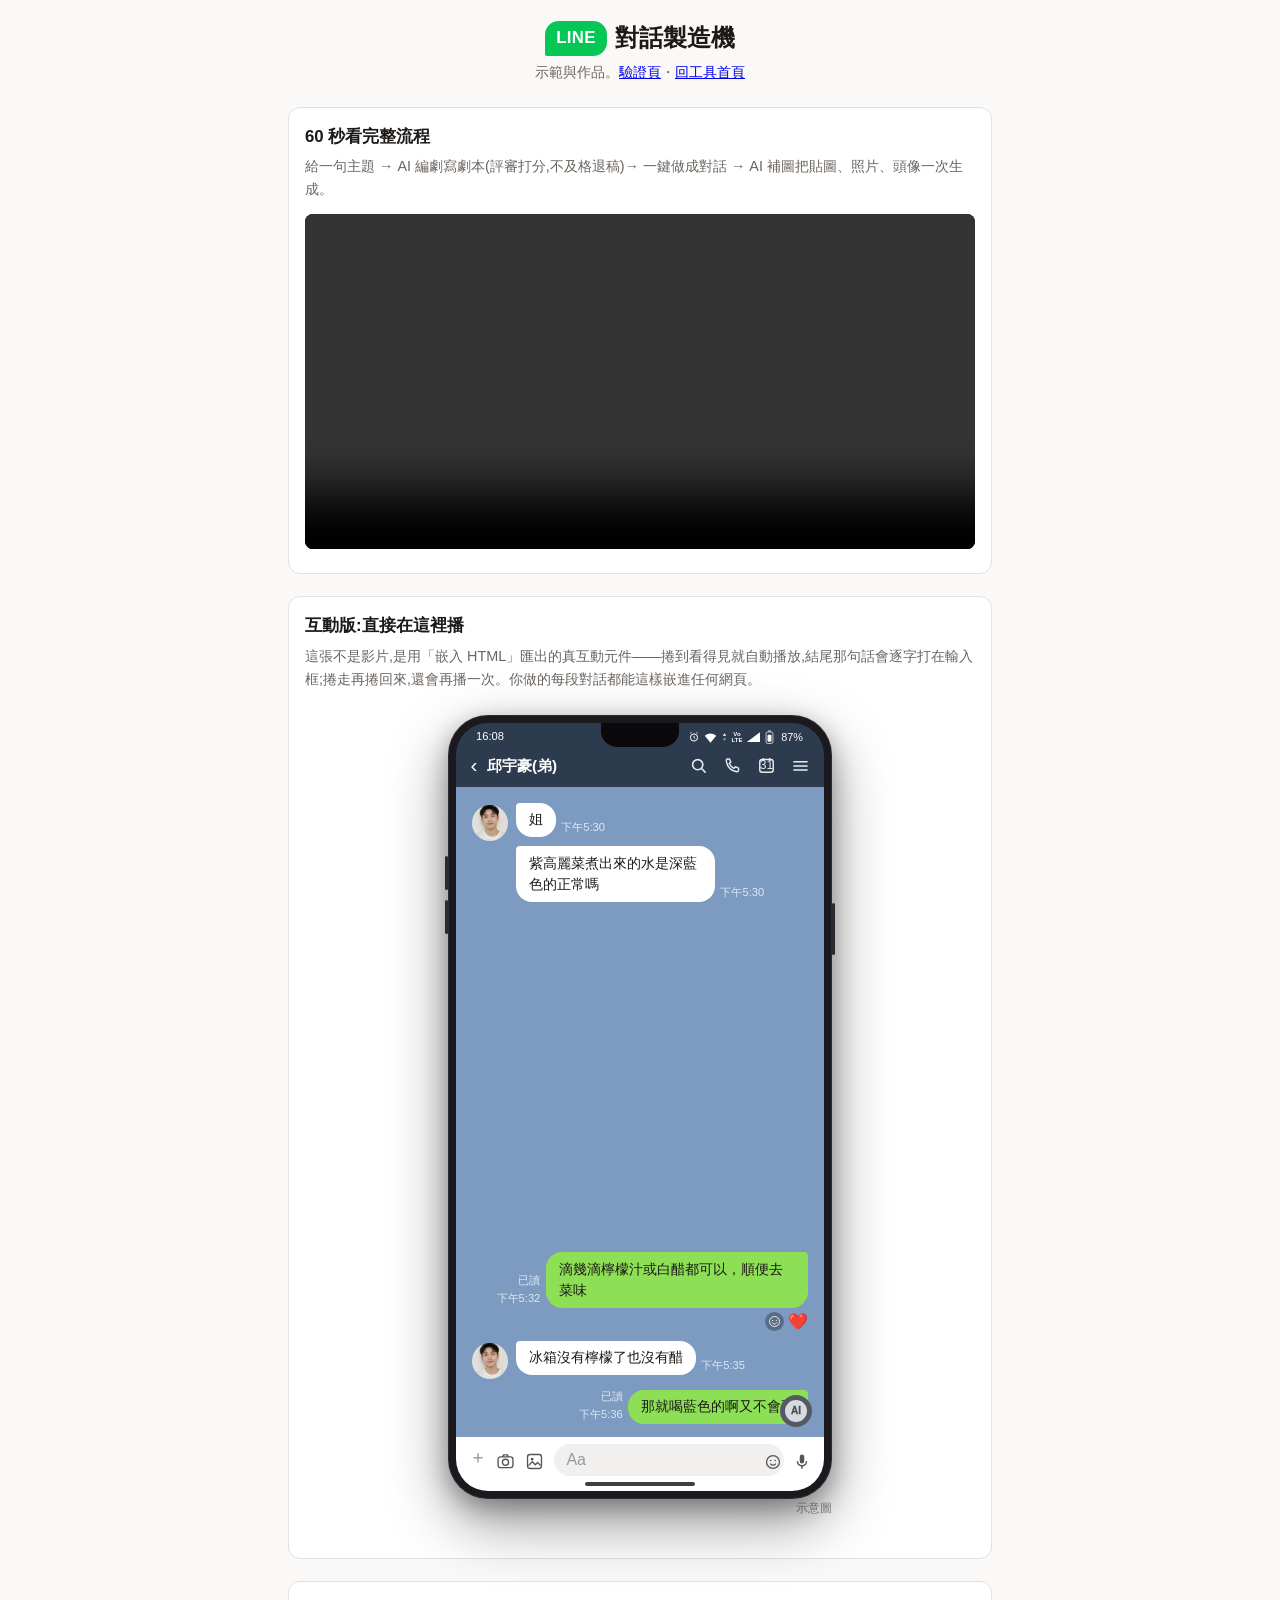
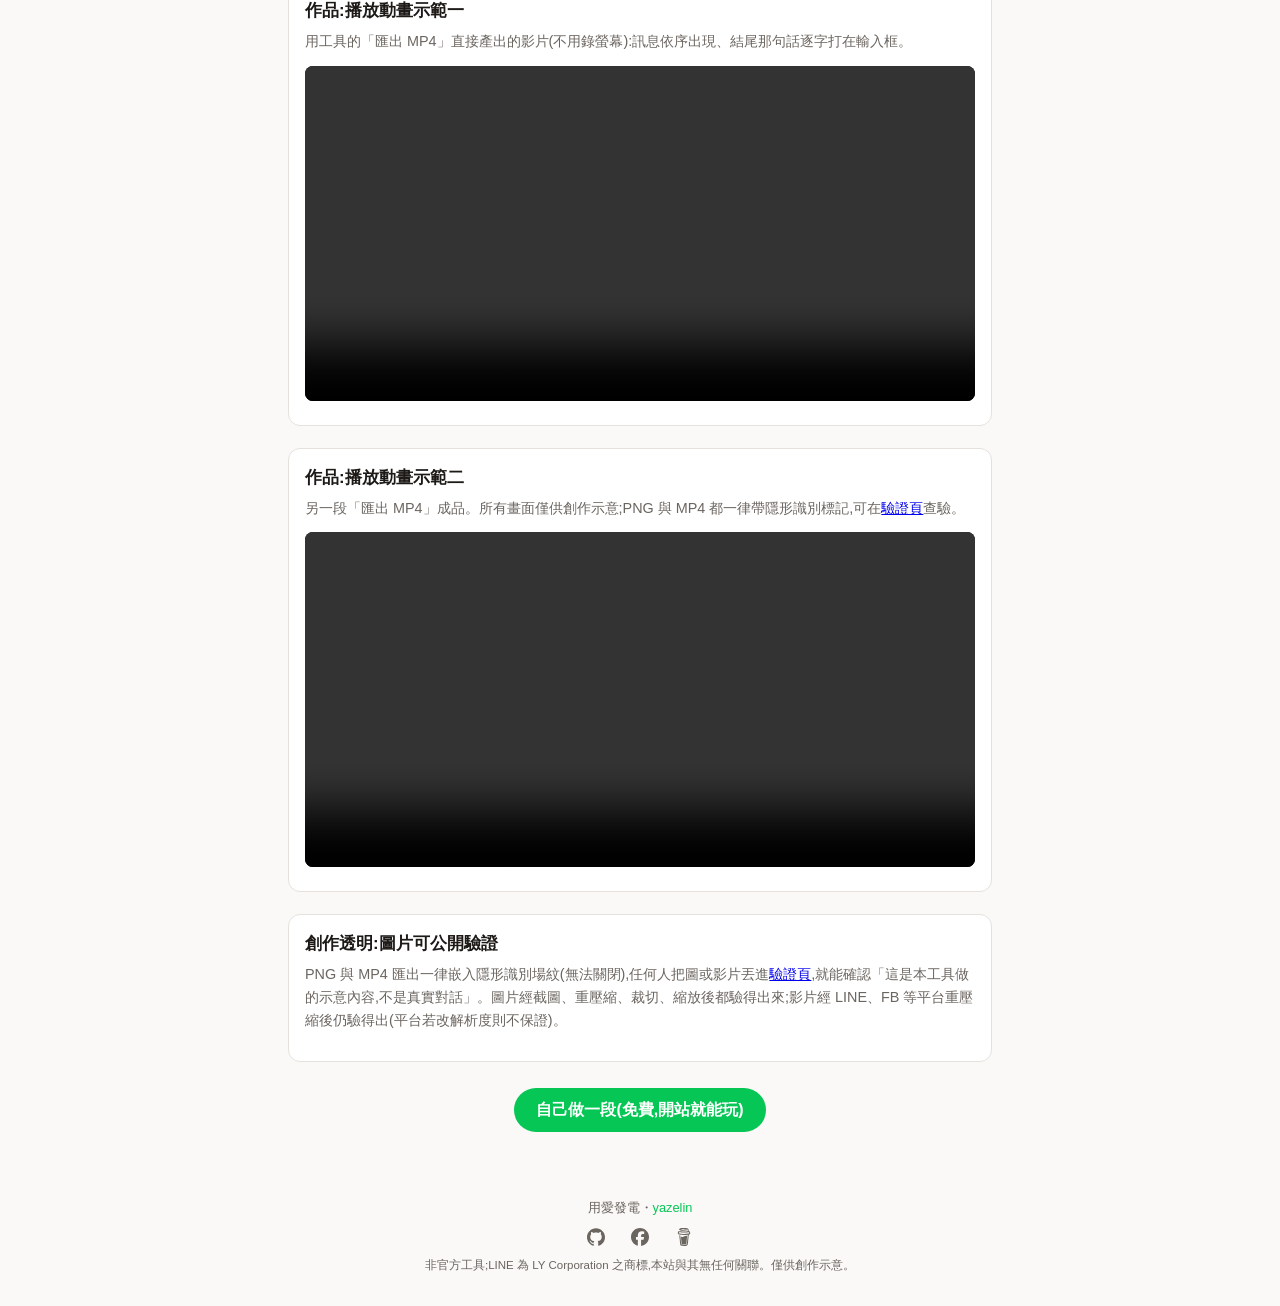
==== commit 0d3ee438: "promo footer v10:加站台開啟計數 只送站名到 k-rider worker 的 /hit,後端只記「哪天、哪站、被打開幾次」, 不存 IP、不設 cookie、不記 referrer。" ====
--- a/demo.html
+++ b/demo.html
@@ -257,6 +257,10 @@
 <script>
 (function(){"use strict";
 if(window.__yzPromoInit)return;window.__yzPromoInit=1;
+/* 開啟計數。只送站名,後端只記「哪天、哪站、幾次」,不存 IP、不設 cookie、不給識別碼。
+   有一半的作品是純靜態沒後端,以前根本不知道有沒有人在用。這行要放在下面那個
+   prefers-reduced-motion 的 return 之前,不然關動畫的人就不會被算到。 */
+try{if(location.hostname==="yazelin.github.io"&&navigator.sendBeacon)navigator.sendBeacon("https://k-rider-api.yazelinj303.workers.dev/hit?s=line-chat-maker")}catch(e){}
 try{if(window.matchMedia&&matchMedia("(prefers-reduced-motion: reduce)").matches)return}catch(e){}
 var REPO="line-chat-maker",INJECT=false,ADDBLOG=true;
 var GH=REPO?"https://github.com/yazelin/"+REPO:"https://github.com/yazelin";
--- a/style.css
+++ b/style.css
@@ -490,3 +490,22 @@
 .wall-stage { transform-origin: top center; }
 body.wall-display { display: flex; flex-direction: column; align-items: center; justify-content: center; gap: 0.8rem; min-height: 100vh; margin: 0; background: #f4f2ee; }
 .wall-cap { font-size: 1.05rem; color: var(--fg); }
+
+/* 畫廊模式:一次看得到三份,連續平移(?wall=gallery) */
+body.wall-gallery > *:not(.wall-rail):not(.wall-cap) { display: none !important; }
+body.wall-gallery { margin: 0; background: #f4f2ee; height: 100vh; overflow: hidden; display: flex; align-items: center; }
+.wall-rail { display: flex; align-items: flex-start; gap: 56px; padding: 0 56px; will-change: transform; }
+/* 輪播進出場的那兩張一定會被畫面邊緣切開,加漸層讓它變成淡出而不是被切一刀。
+   用蓋一層底色的漸層而不是 mask:mask 會透出嵌它的那一頁的底色(簡報 iframe 是白的),
+   跟畫廊自己的米色對不起來。 */
+body.wall-gallery::before, body.wall-gallery::after {
+  content: ''; position: fixed; top: 0; bottom: 0; width: 7%; z-index: 2; pointer-events: none;
+}
+body.wall-gallery::before { left: 0; background: linear-gradient(90deg, #f4f2ee, rgba(244, 242, 238, 0)); }
+body.wall-gallery::after { right: 0; background: linear-gradient(270deg, #f4f2ee, rgba(244, 242, 238, 0)); }
+.wall-card { flex: 0 0 auto; display: flex; flex-direction: column; align-items: center; gap: 0.5rem; }
+.wall-card .wall-cap { font-size: 0.9rem; max-width: 100%; text-align: center; overflow-wrap: anywhere; }
+/* 手機用 transform 縮小,外框要自己吃掉縮小後的尺寸,不然卡片之間會空一大塊。
+   不能加 overflow:hidden,外框剛好等於手機的縮放後尺寸,手機的 box-shadow 畫在框外面,
+   一裁就變成四邊被切平的方框。陰影本來就該落在間距裡。 */
+.wall-shot > * { transform-origin: top left; }
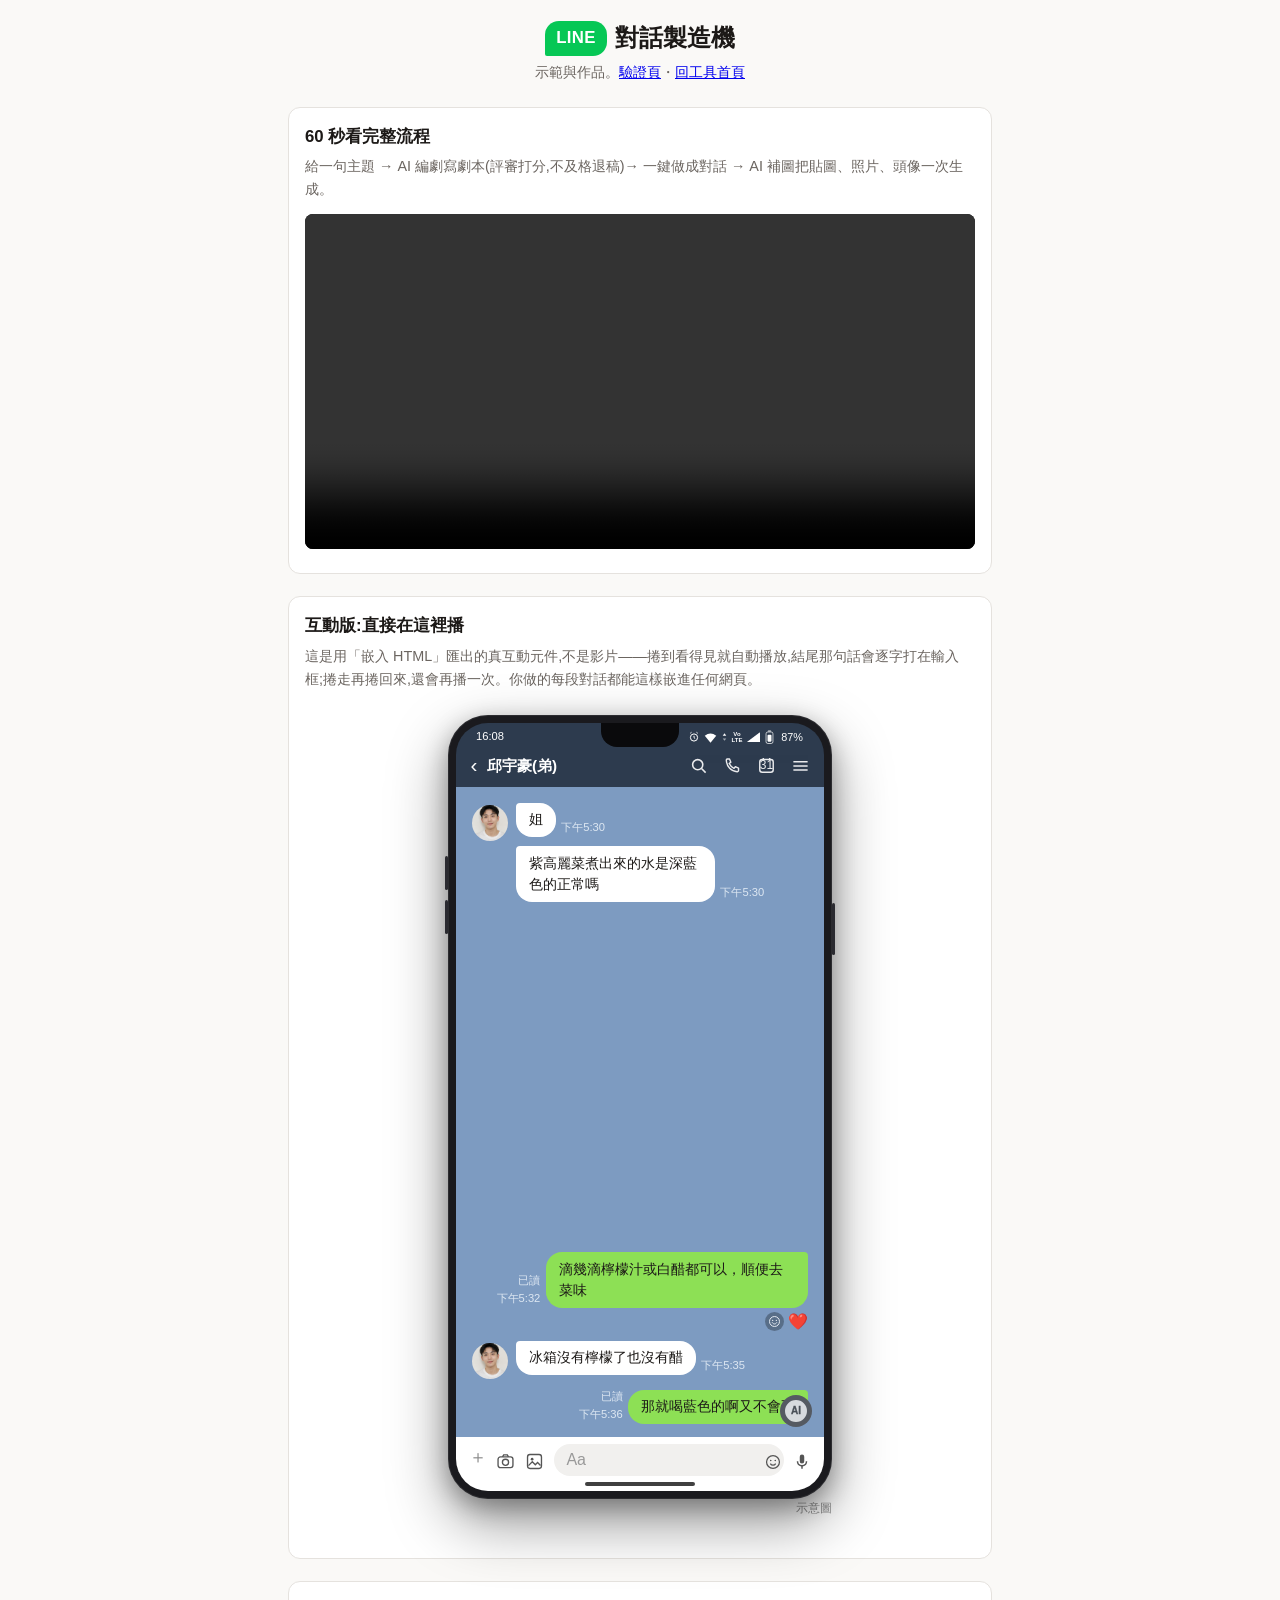
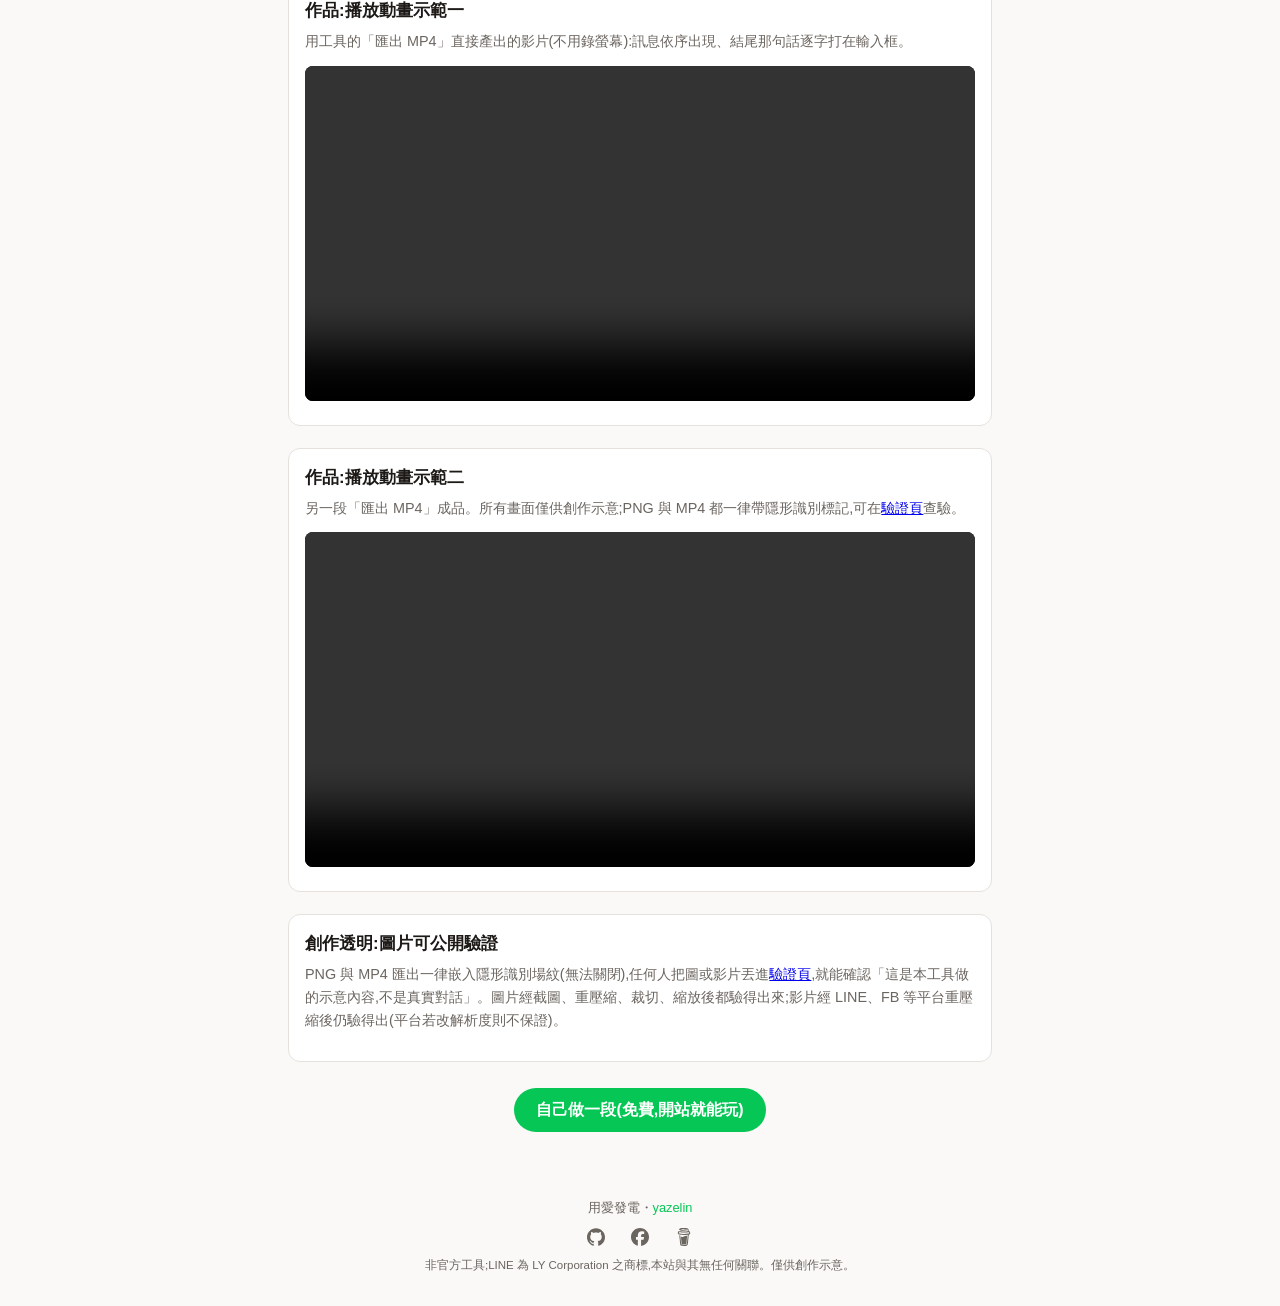
==== commit 90174c67: "demo 那句假對比句型改成直述 「這張不是影片,是用嵌入 HTML 匯出的真互動元件」→ 先講它是什麼, 再補一句不是影片。  Co-Authored-By: Claude Opus 5 (1M c" ====
--- a/demo.html
+++ b/demo.html
@@ -38,7 +38,7 @@
 
   <div class="demo-card">
     <h2>互動版:直接在這裡播</h2>
-    <p>這張不是影片,是用「嵌入 HTML」匯出的真互動元件——捲到看得見就自動播放,結尾那句話會逐字打在輸入框;捲走再捲回來,還會再播一次。你做的每段對話都能這樣嵌進任何網頁。</p>
+    <p>這是用「嵌入 HTML」匯出的真互動元件,不是影片——捲到看得見就自動播放,結尾那句話會逐字打在輸入框;捲走再捲回來,還會再播一次。你做的每段對話都能這樣嵌進任何網頁。</p>
 <!-- LINE 對話製造機產生的內嵌片段:整段貼進你的頁面即可顯示。僅供創作示意 https://yazelin.github.io/line-chat-maker/ -->
 <div class="lcm-embed" style="max-width:24rem;margin:1.5rem auto;font-family:-apple-system,BlinkMacSystemFont,'Segoe UI','Noto Sans TC','Microsoft JhengHei',sans-serif;line-height:1.6;">
 <div class="phone-wrap" id="phone-wrap">
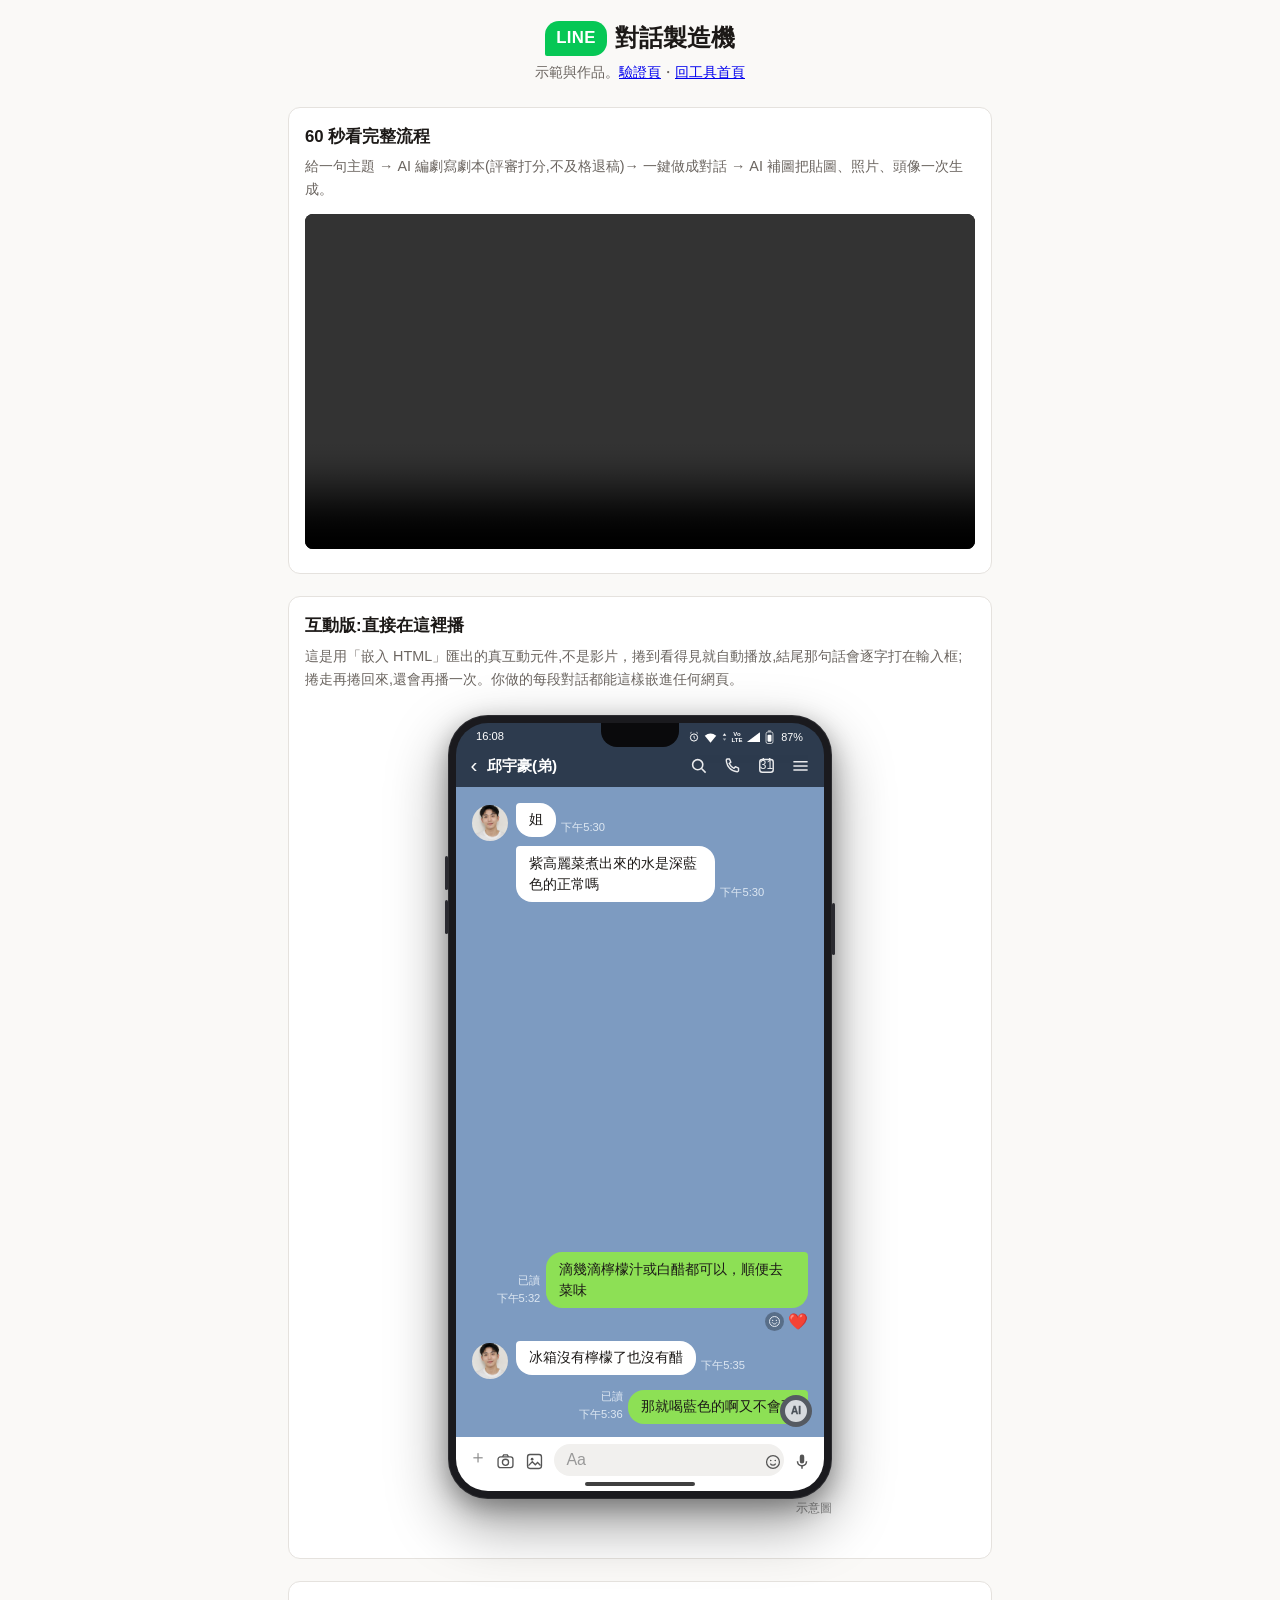
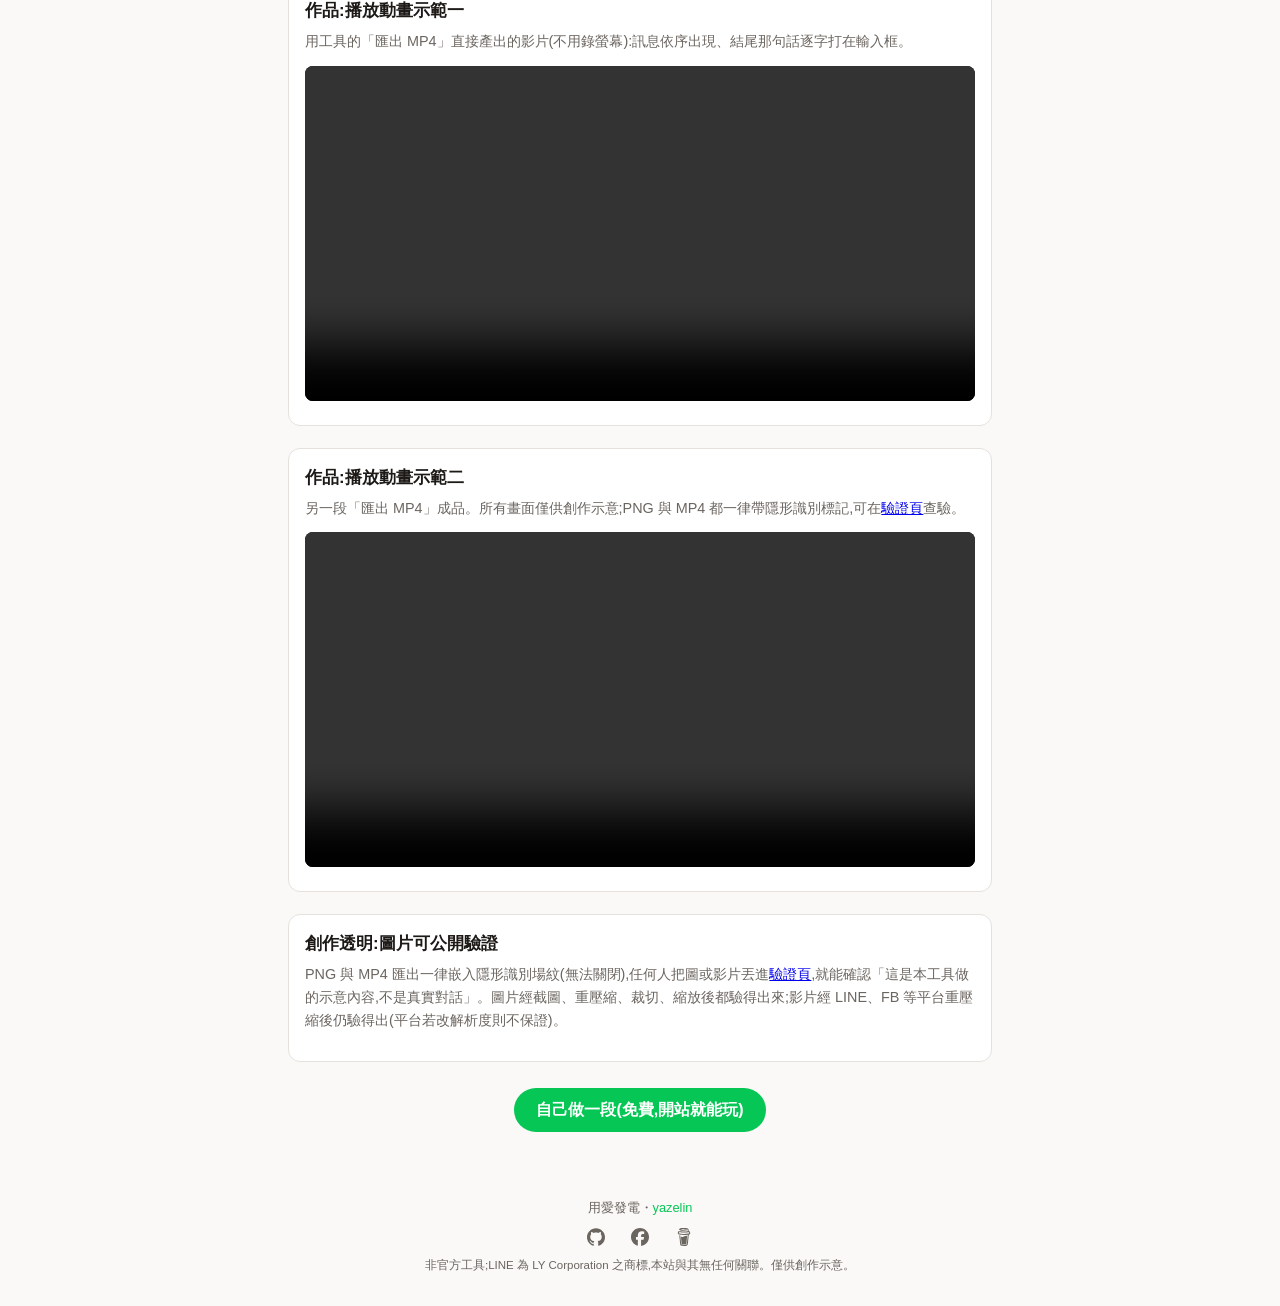
==== commit 3118dab5: "清掉兩個破折號，加上 speak-tw 設定 demo.html 與 README 各一處對外文案的破折號改成逗號／冒號。 demo.html 裡的 remoji ❤️ 是示範 LINE 表情回應的產" ====
--- a/demo.html
+++ b/demo.html
@@ -38,7 +38,7 @@
 
   <div class="demo-card">
     <h2>互動版:直接在這裡播</h2>
-    <p>這是用「嵌入 HTML」匯出的真互動元件,不是影片——捲到看得見就自動播放,結尾那句話會逐字打在輸入框;捲走再捲回來,還會再播一次。你做的每段對話都能這樣嵌進任何網頁。</p>
+    <p>這是用「嵌入 HTML」匯出的真互動元件,不是影片，捲到看得見就自動播放,結尾那句話會逐字打在輸入框;捲走再捲回來,還會再播一次。你做的每段對話都能這樣嵌進任何網頁。</p>
 <!-- LINE 對話製造機產生的內嵌片段:整段貼進你的頁面即可顯示。僅供創作示意 https://yazelin.github.io/line-chat-maker/ -->
 <div class="lcm-embed" style="max-width:24rem;margin:1.5rem auto;font-family:-apple-system,BlinkMacSystemFont,'Segoe UI','Noto Sans TC','Microsoft JhengHei',sans-serif;line-height:1.6;">
 <div class="phone-wrap" id="phone-wrap">
@@ -79,7 +79,7 @@
         <div id="chat" class="line-chat" style="background-position: center center; background-size: cover; background-repeat: initial; background-attachment: initial; background-origin: initial; background-clip: initial; background-color: rgb(125, 155, 193);"><div class="msg"><img class="av" alt="" src="[data-uri]" title="點擊換頭像"><div class="mbody"><div class="brow"><div class="bubble"><div class="btxt"><span>姐</span></div></div><span class="time">下午5:30</span></div></div></div><div class="msg cont"><div class="mbody"><div class="brow"><div class="bubble"><div class="btxt"><span>紫高麗菜煮出來的水是深藍色的正常嗎</span></div></div><span class="time">下午5:30</span></div></div></div><div class="msg me"><div class="brow"><span class="read" style="display: inline-block; white-space: pre; text-align: right;">已讀
 下午5:31</span><div class="bubble"><div class="btxt"><span>正常啊 花青素</span></div></div></div></div><div class="msg"><img class="av" alt="" src="[data-uri]" title="點擊換頭像"><div class="mbody"><div class="brow"><div class="imgmsg" title="點擊換圖"><img src="[data-uri]" alt=""></div><span class="time">下午5:31</span></div></div></div><div class="msg cont"><div class="mbody"><div class="brow"><div class="bubble"><div class="btxt"><span>看起來很像在煮阿凡達</span></div></div><span class="time">下午5:31</span></div></div></div><div class="msg me"><div class="brow"><span class="read" style="display: inline-block; white-space: pre; text-align: right;">已讀
 下午5:32</span><div class="bubble"><div class="btxt"><span>你加點酸的進去就會變粉紅色了</span></div></div></div></div><div class="msg me"><div class="brow"><span class="read" style="display: inline-block; white-space: pre; text-align: right;">已讀
-下午5:32</span><div class="bubble"><div class="btxt"><span>滴幾滴檸檬汁或白醋都可以，順便去菜味</span></div></div></div><div class="reacts"><svg class="ricon" viewBox="0 0 24 24" fill="none" stroke="currentColor" stroke-width="1.8" aria-hidden="true"><circle cx="12" cy="12" r="9.2"></circle><circle cx="8.6" cy="10" r="1.15" fill="currentColor" stroke="none"></circle><circle cx="15.4" cy="10" r="1.15" fill="currentColor" stroke="none"></circle><path d="M8 14.2c1 1.5 2.4 2.3 4 2.3s3-.8 4-2.3" stroke-linecap="round"></path></svg><span class="remoji">❤️</span></div></div><div class="msg"><img class="av" alt="" src="[data-uri]" title="點擊換頭像"><div class="mbody"><div class="brow"><div class="bubble"><div class="btxt"><span>冰箱沒有檸檬了也沒有醋</span></div></div><span class="time">下午5:35</span></div></div></div><div class="msg me"><div class="brow"><span class="read" style="display: inline-block; white-space: pre; text-align: right;">已讀
+下午5:32</span><div class="bubble"><div class="btxt"><span>滴幾滴檸檬汁或白醋都可以，順便去菜味</span></div></div></div><div class="reacts"><svg class="ricon" viewBox="0 0 24 24" fill="none" stroke="currentColor" stroke-width="1.8" aria-hidden="true"><circle cx="12" cy="12" r="9.2"></circle><circle cx="8.6" cy="10" r="1.15" fill="currentColor" stroke="none"></circle><circle cx="15.4" cy="10" r="1.15" fill="currentColor" stroke="none"></circle><path d="M8 14.2c1 1.5 2.4 2.3 4 2.3s3-.8 4-2.3" stroke-linecap="round"></path></svg><span class="remoji">❤️</span></div></div><div class="msg"><img class="av" alt="" src="[data-uri]" title="點擊換頭像"><div class="mbody"><div class="brow"><div class="bubble"><div class="btxt"><span>冰箱沒有檸檬了也沒有醋</span></div></div><span class="time">下午5:35</span></div></div></div><div class="msg me"><div class="brow"><span class="read" style="display: inline-block; white-space: pre; text-align: right;">已讀<!-- speak-tw-ok remoji 是示範 LINE 表情回應的產品內容,不是文案 -->
 下午5:36</span><div class="bubble"><div class="btxt"><span>那就喝藍色的啊又不會死</span></div></div></div></div><div class="skip"><span>⋯⋯(略)⋯⋯</span></div><div class="msg"><img class="av" alt="" src="[data-uri]" title="點擊換頭像"><div class="mbody"><div class="brow"><div class="imgmsg" title="點擊換圖"><img src="[data-uri]" alt=""></div><span class="time">下午5:45</span></div></div></div><div class="msg me"><div class="brow"><span class="read" style="display: inline-block; white-space: pre; text-align: right;">已讀
 下午5:46</span><div class="bubble"><div class="btxt"><span>？？？？？？</span></div></div></div></div><div class="msg me"><div class="brow"><span class="read" style="display: inline-block; white-space: pre; text-align: right;">已讀
 下午5:46</span><div class="bubble"><div class="btxt"><span>你廚房爆炸了嗎</span></div></div></div></div><div class="msg"><img class="av" alt="" src="[data-uri]" title="點擊換頭像"><div class="mbody"><div class="brow"><div class="bubble"><div class="voice"><svg viewBox="0 0 24 24" width="16" height="16" fill="currentColor" aria-hidden="true"><path d="M8 5v14l11-7z"></path></svg><span class="vbars"><i style="height:8px"></i><i style="height:12px"></i><i style="height:6px"></i><i style="height:14px"></i><i style="height:9px"></i><i style="height:12px"></i><i style="height:5px"></i><i style="height:10px"></i></span><span>0:08</span></div></div><span class="time">下午5:47</span></div></div></div><div class="msg me"><div class="brow"><span class="read" style="display: inline-block; white-space: pre; text-align: right;">已讀
@@ -253,7 +253,7 @@
   </nav>
   <span class="legal">非官方工具;LINE 為 LY Corporation 之商標,本站與其無任何關聯。僅供創作示意。</span>
 </footer>
-<!-- yz-promo-footer v9 | 三件套+BMC 注意力效果 | https://github.com/yazelin/promo-footer-skill -->
+<!-- yz-promo-footer v11 | 三件套+BMC 注意力效果 | https://github.com/yazelin/promo-footer-skill -->
 <script>
 (function(){"use strict";
 if(window.__yzPromoInit)return;window.__yzPromoInit=1;
@@ -264,7 +264,7 @@
 try{if(window.matchMedia&&matchMedia("(prefers-reduced-motion: reduce)").matches)return}catch(e){}
 var REPO="line-chat-maker",INJECT=false,ADDBLOG=true;
 var GH=REPO?"https://github.com/yazelin/"+REPO:"https://github.com/yazelin";
-var LINES=["嘿，這裡這裡，我是咖啡按鈕","我是一顆很努力的按鈕，求被點一下","噓，亞澤不知道我在偷偷拉贊助","你看我跳得這麼賣力，不請一杯嗎？","不請也沒關係，你來玩我就很開心","免費給你玩的，想寵亞澤再說","一杯咖啡，是下一個作品的燃料","你的咖啡會變成下一個作品，真的","咖啡因進入亞澤體內，程式碼就會長出來","亞澤說，有人請咖啡他會開心一整天","只是一杯咖啡，但亞澤會記得你","用愛發電中，咖啡因可提升發電效率","覺得好玩嗎？抖內一下下","這個網站沒有廣告，只有我這顆按鈕","免費 AI 是真的在刷亞澤的信用卡，喝杯咖啡幫他回血"];
+var LINES=["嘿，這裡這裡，我是咖啡按鈕","我是一顆很努力的按鈕，求被點一下","噓，亞澤不知道我在偷偷拉贊助","你看我跳得這麼賣力，不請一杯嗎？","不請也沒關係，你來玩我就很開心","免費給你玩的，想寵亞澤再說","一杯咖啡，是下一個作品的燃料","你的咖啡會變成下一個作品，真的","咖啡因進入亞澤體內，程式碼就會自己寫完","亞澤說，有人請咖啡他會開心一整天","只是一杯咖啡，但亞澤會記得你","用愛發電中，咖啡因可提升發電效率","覺得好玩嗎？抖內一下下","這個網站沒有廣告，只有我這顆按鈕","免費 AI 是真的在刷亞澤的信用卡，喝杯咖啡幫他回血"];
 var ICONS={blog:'<svg viewBox="0 0 24 24" width="18" height="18" fill="currentColor" aria-hidden="true"><path d="M12 2C6.48 2 2 6.48 2 12s4.48 10 10 10 10-4.48 10-10S17.52 2 12 2zm-1 17.93c-3.95-.49-7-3.85-7-7.93 0-.62.08-1.21.21-1.79L9 15v1c0 1.1.9 2 2 2v1.93zm6.9-2.54c-.26-.81-1-1.39-1.9-1.39h-1v-3c0-.55-.45-1-1-1H8v-2h2c.55 0 1-.45 1-1V7h2c1.1 0 2-.9 2-2v-.41c2.93 1.19 5 4.06 5 7.41 0 2.08-.8 3.97-2.1 5.39z"/></svg>',gh:'<svg viewBox="0 0 24 24" width="18" height="18" fill="currentColor" aria-hidden="true"><path d="M12 .297c-6.63 0-12 5.373-12 12 0 5.303 3.438 9.8 8.205 11.385.6.113.82-.258.82-.577 0-.285-.01-1.04-.015-2.04-3.338.724-4.042-1.61-4.042-1.61C4.422 18.07 3.633 17.7 3.633 17.7c-1.087-.744.084-.729.084-.729 1.205.084 1.838 1.236 1.838 1.236 1.07 1.835 2.809 1.305 3.495.998.108-.776.417-1.305.76-1.605-2.665-.3-5.466-1.332-5.466-5.93 0-1.31.465-2.38 1.235-3.22-.135-.303-.54-1.523.105-3.176 0 0 1.005-.322 3.3 1.23.96-.267 1.98-.399 3-.405 1.02.006 2.04.138 3 .405 2.28-1.552 3.285-1.23 3.285-1.23.645 1.653.24 2.873.12 3.176.765.84 1.23 1.91 1.23 3.22 0 4.61-2.805 5.625-5.475 5.92.42.36.81 1.096.81 2.22 0 1.606-.015 2.896-.015 3.286 0 .315.21.69.825.57C20.565 22.092 24 17.592 24 12.297c0-6.627-5.373-12-12-12"/></svg>',fb:'<svg viewBox="0 0 24 24" width="18" height="18" fill="currentColor" aria-hidden="true"><path d="M9.101 23.691v-7.98H6.627v-3.667h2.474v-1.58c0-4.085 1.848-5.978 5.858-5.978.401 0 .955.042 1.468.103a8.68 8.68 0 0 1 1.141.195v3.325a8.623 8.623 0 0 0-.653-.036 26.805 26.805 0 0 0-.733-.009c-.707 0-1.259.096-1.675.309a1.686 1.686 0 0 0-.679.622c-.258.42-.374.995-.374 1.752v1.297h3.919l-.386 2.103-.287 1.564h-3.246v8.245C19.396 23.238 24 18.179 24 12.044c0-6.627-5.373-12-12-12s-12 5.373-12 12c0 5.628 3.874 10.35 9.101 11.647Z"/></svg>',bmc:'<svg viewBox="0 0 24 24" width="18" height="18" fill="currentColor" aria-hidden="true"><path d="M20.216 6.415l-.132-.666c-.119-.598-.388-1.163-1.001-1.379-.197-.069-.42-.098-.57-.241-.152-.143-.196-.366-.231-.572-.065-.378-.125-.756-.192-1.133-.057-.325-.102-.69-.25-.987-.195-.4-.597-.634-.996-.788a5.723 5.723 0 00-.626-.194c-1-.263-2.05-.36-3.077-.416a25.834 25.834 0 00-3.7.062c-.915.083-1.88.184-2.75.5-.318.116-.646.256-.888.501-.297.302-.393.77-.177 1.146.154.267.415.456.692.58.36.162.737.284 1.123.366 1.075.238 2.189.331 3.287.37 1.218.05 2.437.01 3.65-.118.299-.033.598-.073.896-.119.352-.054.578-.513.474-.834-.124-.383-.457-.531-.834-.473-.466.074-.96.108-1.382.146-1.177.08-2.358.082-3.536.006a22.228 22.228 0 01-1.157-.107c-.086-.01-.18-.025-.258-.036-.243-.036-.484-.08-.724-.13-.111-.027-.111-.185 0-.212h.005c.277-.06.557-.108.838-.147h.002c.131-.009.263-.032.394-.048a25.076 25.076 0 013.426-.12c.674.019 1.347.067 2.017.144l.228.031c.267.04.533.088.798.145.392.085.895.113 1.07.542.055.137.08.288.111.431l.319 1.484a.237.237 0 01-.199.284h-.003c-.037.006-.075.01-.112.015a36.704 36.704 0 01-4.743.295 37.059 37.059 0 01-4.699-.304c-.14-.017-.293-.042-.417-.06-.326-.048-.649-.108-.973-.161-.393-.065-.768-.032-1.123.161-.29.16-.527.404-.675.701-.154.316-.199.66-.267 1-.069.34-.176.707-.135 1.056.087.753.613 1.365 1.37 1.502a39.69 39.69 0 0011.343.376.483.483 0 01.535.53l-.071.697-1.018 9.907c-.041.41-.047.832-.125 1.237-.122.637-.553 1.028-1.182 1.171-.577.131-1.165.2-1.756.205-.656.004-1.31-.025-1.966-.022-.699.004-1.556-.06-2.095-.58-.475-.458-.54-1.174-.605-1.793l-.731-7.013-.322-3.094c-.037-.351-.286-.695-.678-.678-.336.015-.718.3-.678.679l.228 2.185.949 9.112c.147 1.344 1.174 2.068 2.446 2.272.742.12 1.503.144 2.257.156.966.016 1.942.053 2.892-.122 1.408-.258 2.465-1.198 2.616-2.657.34-3.332.683-6.663 1.024-9.995l.215-2.087a.484.484 0 01.39-.426c.402-.078.787-.212 1.074-.518.455-.488.546-1.124.385-1.766zm-1.478.772c-.145.137-.363.201-.578.233-2.416.359-4.866.54-7.308.46-1.748-.06-3.477-.254-5.207-.498-.17-.024-.353-.055-.47-.18-.22-.236-.111-.71-.054-.995.052-.26.152-.609.463-.646.484-.057 1.046.148 1.526.22.577.088 1.156.159 1.737.212 2.48.226 5.002.19 7.472-.14.45-.06.899-.13 1.345-.21.399-.072.84-.206 1.08.206.166.281.188.657.162.974a.544.544 0 01-.169.364zm-6.159 3.9c-.862.37-1.84.788-3.109.788a5.884 5.884 0 01-1.569-.217l.877 9.004c.065.78.717 1.38 1.5 1.38 0 0 1.243.065 1.658.065.447 0 1.786-.065 1.786-.065.783 0 1.434-.6 1.499-1.38l.94-9.95a3.996 3.996 0 00-1.322-.238c-.826 0-1.491.284-2.26.613z"/></svg>'};
 var CSS="@keyframes yzIdle{0%,55%,100%{transform:translateY(0)}62%{transform:translateY(-4px)}70%{transform:translateY(0)}78%{transform:translateY(-2px)}84%{transform:translateY(0)}}"+
 ".yz-idle{animation:yzIdle 2.6s ease-in-out infinite}"+
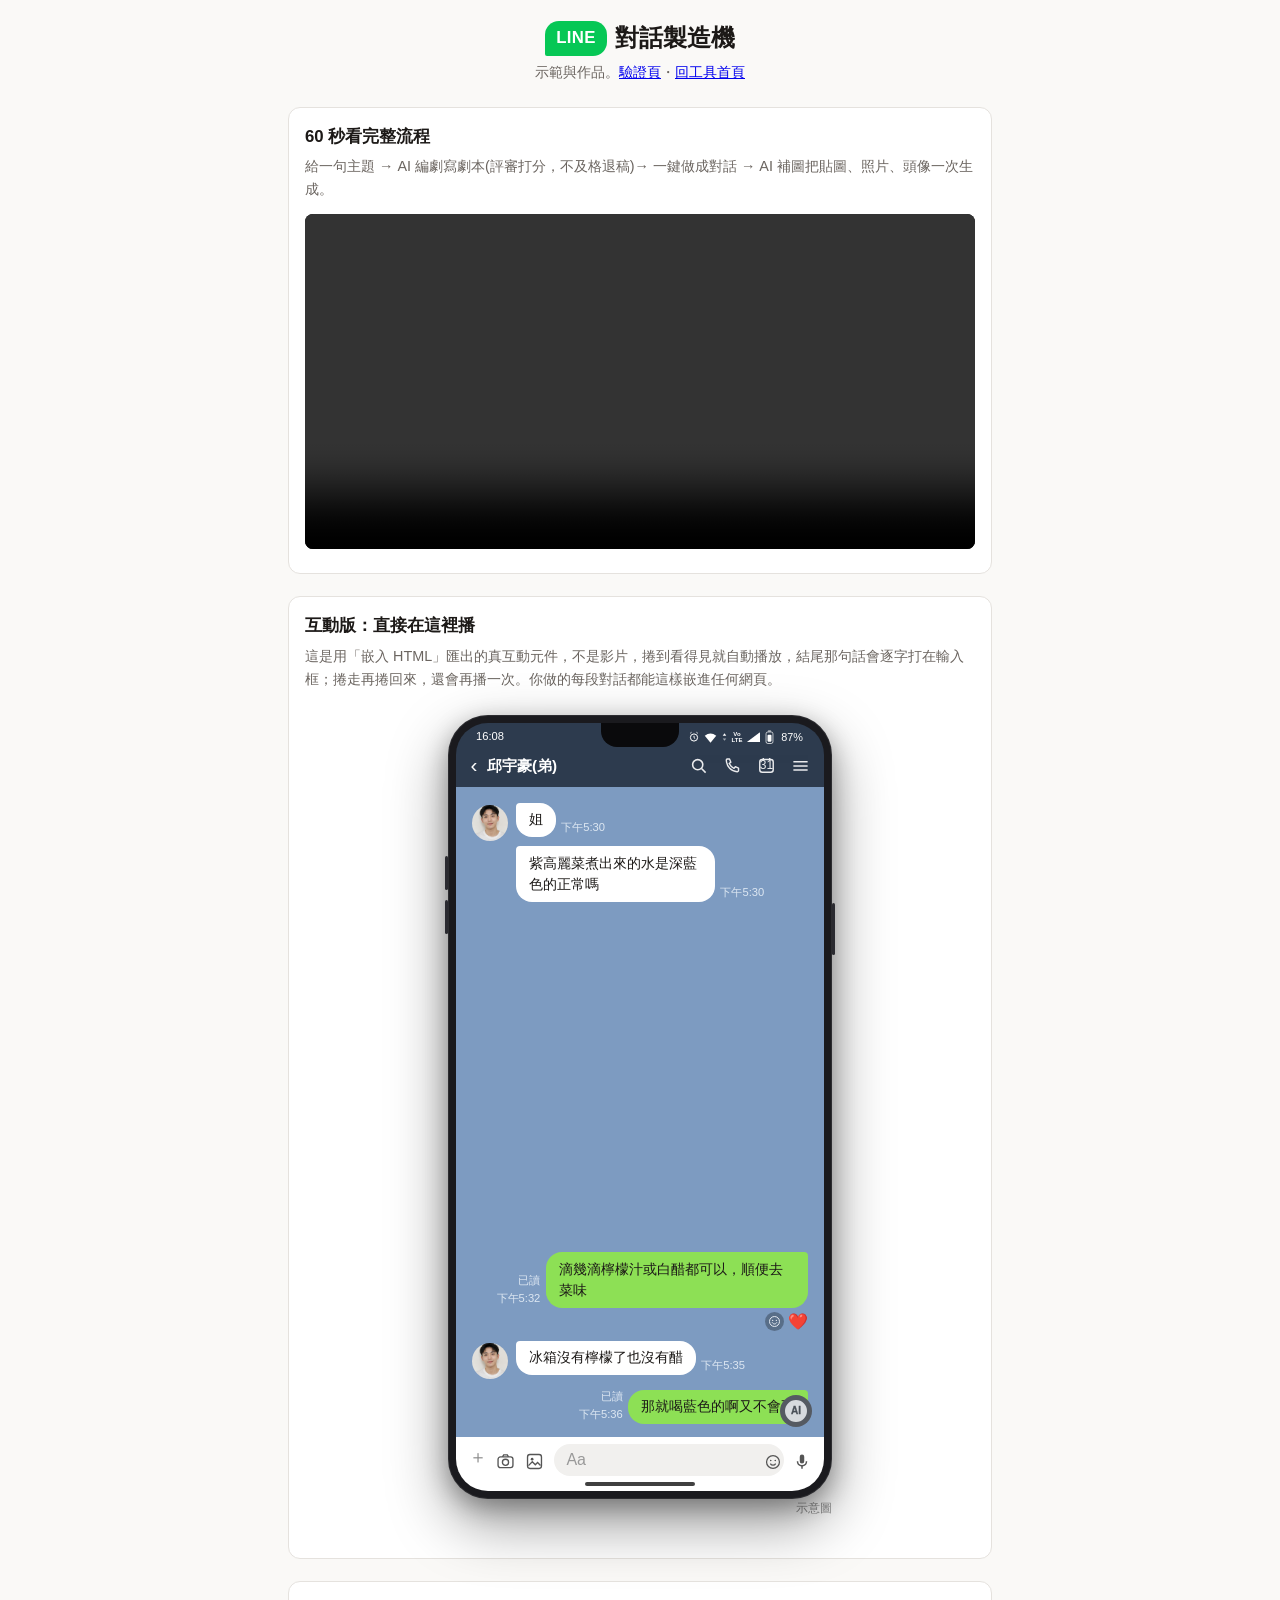
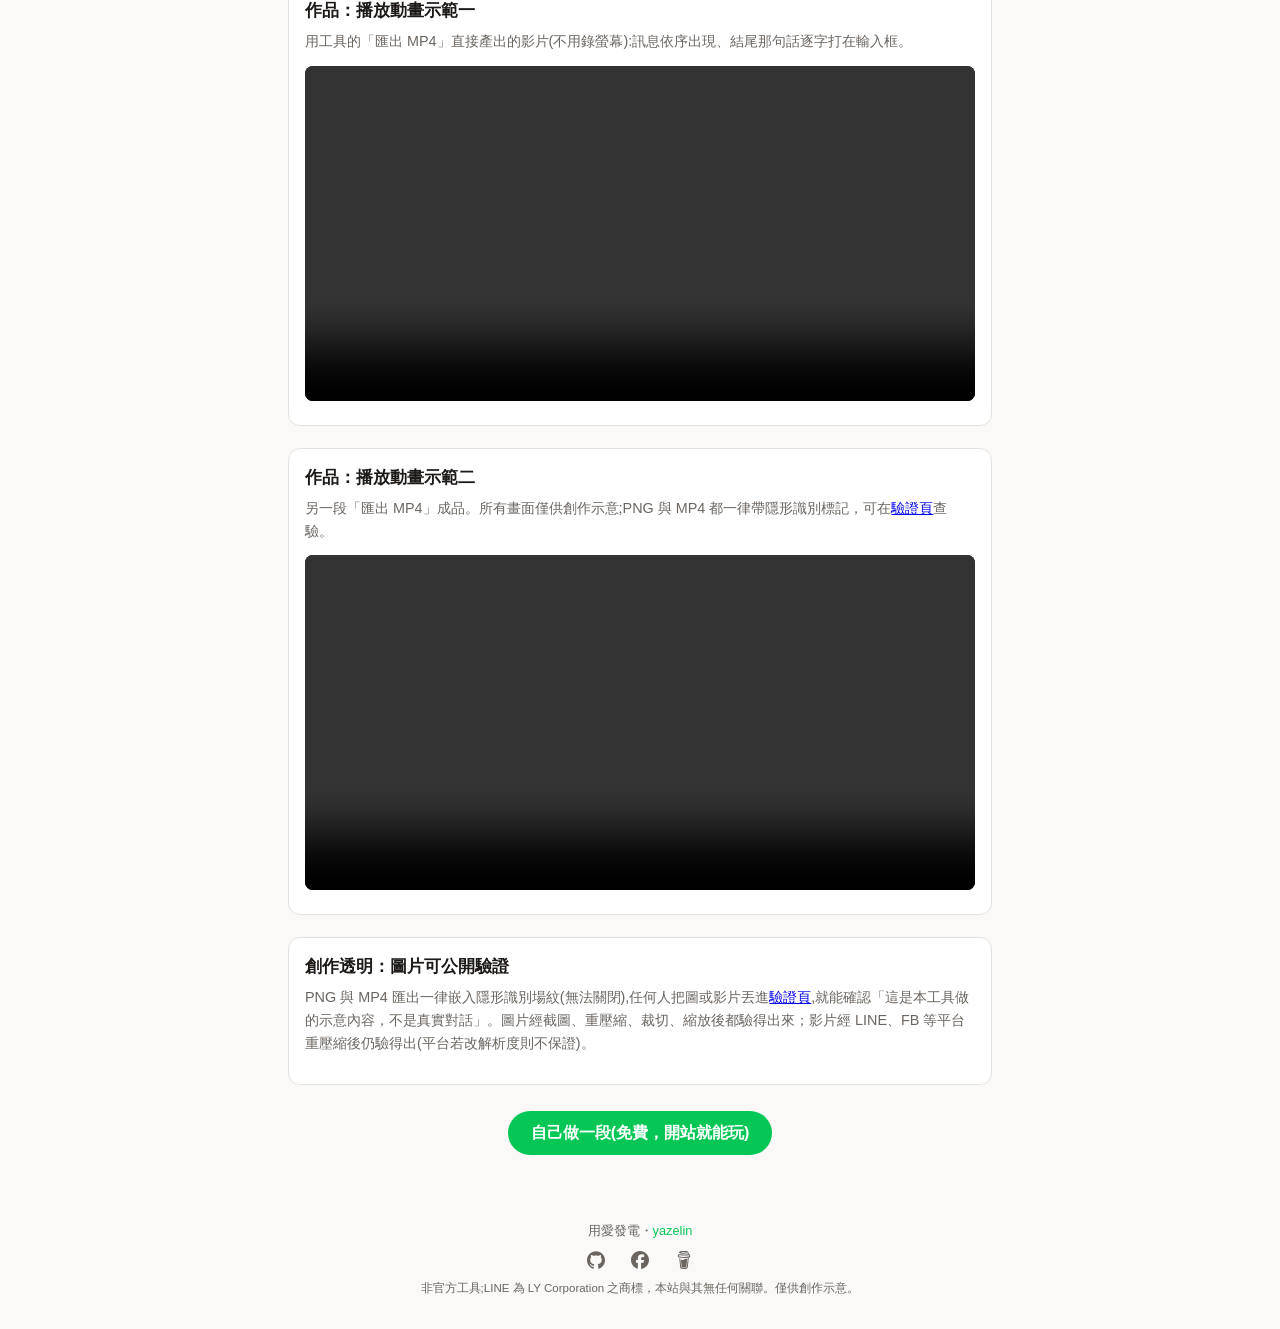
==== commit cc87b63a: "對外文案的半形標點改全形（49 處） index.html 34 處、demo.html 15 處，都是 UI 文案與行銷文字。做法是只換 linter 指到的那個字元，所以 14:00 這種時間、網" ====
--- a/demo.html
+++ b/demo.html
@@ -32,13 +32,13 @@
 <main class="demo-wrap">
   <div class="demo-card">
     <h2>60 秒看完整流程</h2>
-    <p>給一句主題 → AI 編劇寫劇本(評審打分,不及格退稿)→ 一鍵做成對話 → AI 補圖把貼圖、照片、頭像一次生成。</p>
+    <p>給一句主題 → AI 編劇寫劇本(評審打分，不及格退稿)→ 一鍵做成對話 → AI 補圖把貼圖、照片、頭像一次生成。</p>
     <video src="examples/demo-workflow.mp4" controls playsinline preload="metadata"></video>
   </div>
 
   <div class="demo-card">
-    <h2>互動版:直接在這裡播</h2>
-    <p>這是用「嵌入 HTML」匯出的真互動元件,不是影片，捲到看得見就自動播放,結尾那句話會逐字打在輸入框;捲走再捲回來,還會再播一次。你做的每段對話都能這樣嵌進任何網頁。</p>
+    <h2>互動版：直接在這裡播</h2>
+    <p>這是用「嵌入 HTML」匯出的真互動元件，不是影片，捲到看得見就自動播放，結尾那句話會逐字打在輸入框；捲走再捲回來，還會再播一次。你做的每段對話都能這樣嵌進任何網頁。</p>
 <!-- LINE 對話製造機產生的內嵌片段:整段貼進你的頁面即可顯示。僅供創作示意 https://yazelin.github.io/line-chat-maker/ -->
 <div class="lcm-embed" style="max-width:24rem;margin:1.5rem auto;font-family:-apple-system,BlinkMacSystemFont,'Segoe UI','Noto Sans TC','Microsoft JhengHei',sans-serif;line-height:1.6;">
 <div class="phone-wrap" id="phone-wrap">
@@ -73,22 +73,22 @@
         </div>
         <div class="announce" id="announce" data-ui="" style="display: none;">
           <svg viewBox="0 0 24 24" width="14" height="14" fill="currentColor" opacity="0.85" aria-hidden="true"><path d="M18 11v2h4v-2h-4zm-2 6.61c.96.71 2.21 1.65 3.2 2.39.4-.53.8-1.07 1.2-1.6-.99-.74-2.24-1.68-3.2-2.4-.4.54-.8 1.08-1.2 1.61zM20.4 5.6c-.4-.53-.8-1.07-1.2-1.6-.99.74-2.24 1.68-3.2 2.4.4.53.8 1.07 1.2 1.6.96-.72 2.21-1.65 3.2-2.4zM4 9c-1.1 0-2 .9-2 2v2c0 1.1.9 2 2 2h1v4h2v-4h1l5 3V6L8 9H4zm11.5 3c0-1.33-.58-2.53-1.5-3.35v6.69c.92-.81 1.5-2.02 1.5-3.34z"></path></svg>
-          <span id="announce-text">下次聚會 7/26(六)14:00 台北;新朋友先看記事本</span>
+          <span id="announce-text">下次聚會 7/26(六)14:00 台北；新朋友先看記事本</span>
           <span class="achev">⌄</span>
         </div>
-        <div id="chat" class="line-chat" style="background-position: center center; background-size: cover; background-repeat: initial; background-attachment: initial; background-origin: initial; background-clip: initial; background-color: rgb(125, 155, 193);"><div class="msg"><img class="av" alt="" src="[data-uri]" title="點擊換頭像"><div class="mbody"><div class="brow"><div class="bubble"><div class="btxt"><span>姐</span></div></div><span class="time">下午5:30</span></div></div></div><div class="msg cont"><div class="mbody"><div class="brow"><div class="bubble"><div class="btxt"><span>紫高麗菜煮出來的水是深藍色的正常嗎</span></div></div><span class="time">下午5:30</span></div></div></div><div class="msg me"><div class="brow"><span class="read" style="display: inline-block; white-space: pre; text-align: right;">已讀
-下午5:31</span><div class="bubble"><div class="btxt"><span>正常啊 花青素</span></div></div></div></div><div class="msg"><img class="av" alt="" src="[data-uri]" title="點擊換頭像"><div class="mbody"><div class="brow"><div class="imgmsg" title="點擊換圖"><img src="[data-uri]" alt=""></div><span class="time">下午5:31</span></div></div></div><div class="msg cont"><div class="mbody"><div class="brow"><div class="bubble"><div class="btxt"><span>看起來很像在煮阿凡達</span></div></div><span class="time">下午5:31</span></div></div></div><div class="msg me"><div class="brow"><span class="read" style="display: inline-block; white-space: pre; text-align: right;">已讀
-下午5:32</span><div class="bubble"><div class="btxt"><span>你加點酸的進去就會變粉紅色了</span></div></div></div></div><div class="msg me"><div class="brow"><span class="read" style="display: inline-block; white-space: pre; text-align: right;">已讀
+        <div id="chat" class="line-chat" style="background-position: center center; background-size: cover; background-repeat: initial; background-attachment: initial; background-origin: initial; background-clip: initial; background-color: rgb(125, 155, 193);"><div class="msg"><img class="av" alt="" src="[data-uri]" title="點擊換頭像"><div class="mbody"><div class="brow"><div class="bubble"><div class="btxt"><span>姐</span></div></div><span class="time">下午5:30</span></div></div></div><div class="msg cont"><div class="mbody"><div class="brow"><div class="bubble"><div class="btxt"><span>紫高麗菜煮出來的水是深藍色的正常嗎</span></div></div><span class="time">下午5:30</span></div></div></div><div class="msg me"><div class="brow"><span class="read" style="display: inline-block; white-space: pre; text-align: right;">已讀<!-- speak-tw-ok 模擬對話是產品內容,真人在 LINE 本來就打半形 -->
+下午5:31</span><div class="bubble"><div class="btxt"><span>正常啊 花青素</span></div></div></div></div><div class="msg"><img class="av" alt="" src="[data-uri]" title="點擊換頭像"><div class="mbody"><div class="brow"><div class="imgmsg" title="點擊換圖"><img src="[data-uri]" alt=""></div><span class="time">下午5:31</span></div></div></div><div class="msg cont"><div class="mbody"><div class="brow"><div class="bubble"><div class="btxt"><span>看起來很像在煮阿凡達</span></div></div><span class="time">下午5:31</span></div></div></div><div class="msg me"><div class="brow"><span class="read" style="display: inline-block; white-space: pre; text-align: right;">已讀<!-- speak-tw-ok 模擬對話是產品內容,真人在 LINE 本來就打半形 -->
+下午5:32</span><div class="bubble"><div class="btxt"><span>你加點酸的進去就會變粉紅色了</span></div></div></div></div><div class="msg me"><div class="brow"><span class="read" style="display: inline-block; white-space: pre; text-align: right;">已讀<!-- speak-tw-ok 模擬對話是產品內容,真人在 LINE 本來就打半形 -->
 下午5:32</span><div class="bubble"><div class="btxt"><span>滴幾滴檸檬汁或白醋都可以，順便去菜味</span></div></div></div><div class="reacts"><svg class="ricon" viewBox="0 0 24 24" fill="none" stroke="currentColor" stroke-width="1.8" aria-hidden="true"><circle cx="12" cy="12" r="9.2"></circle><circle cx="8.6" cy="10" r="1.15" fill="currentColor" stroke="none"></circle><circle cx="15.4" cy="10" r="1.15" fill="currentColor" stroke="none"></circle><path d="M8 14.2c1 1.5 2.4 2.3 4 2.3s3-.8 4-2.3" stroke-linecap="round"></path></svg><span class="remoji">❤️</span></div></div><div class="msg"><img class="av" alt="" src="[data-uri]" title="點擊換頭像"><div class="mbody"><div class="brow"><div class="bubble"><div class="btxt"><span>冰箱沒有檸檬了也沒有醋</span></div></div><span class="time">下午5:35</span></div></div></div><div class="msg me"><div class="brow"><span class="read" style="display: inline-block; white-space: pre; text-align: right;">已讀<!-- speak-tw-ok remoji 是示範 LINE 表情回應的產品內容,不是文案 -->
-下午5:36</span><div class="bubble"><div class="btxt"><span>那就喝藍色的啊又不會死</span></div></div></div></div><div class="skip"><span>⋯⋯(略)⋯⋯</span></div><div class="msg"><img class="av" alt="" src="[data-uri]" title="點擊換頭像"><div class="mbody"><div class="brow"><div class="imgmsg" title="點擊換圖"><img src="[data-uri]